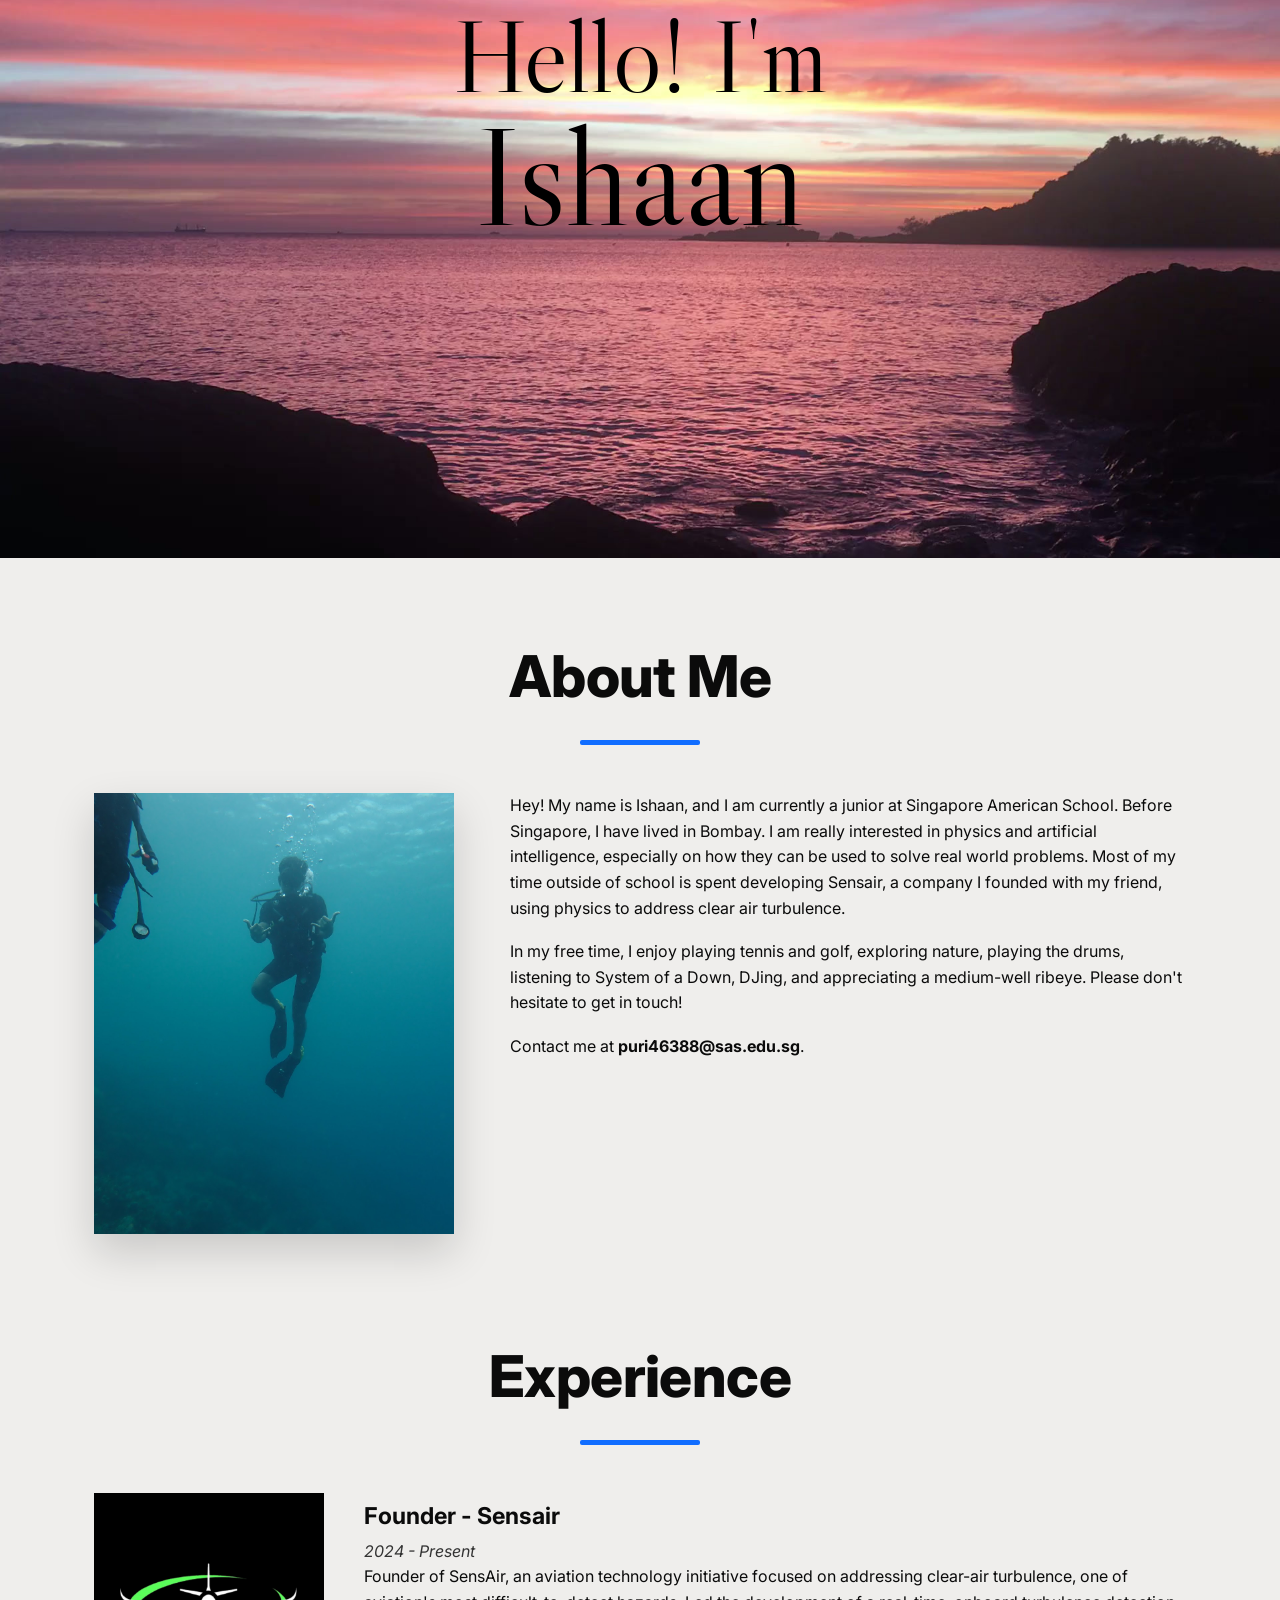
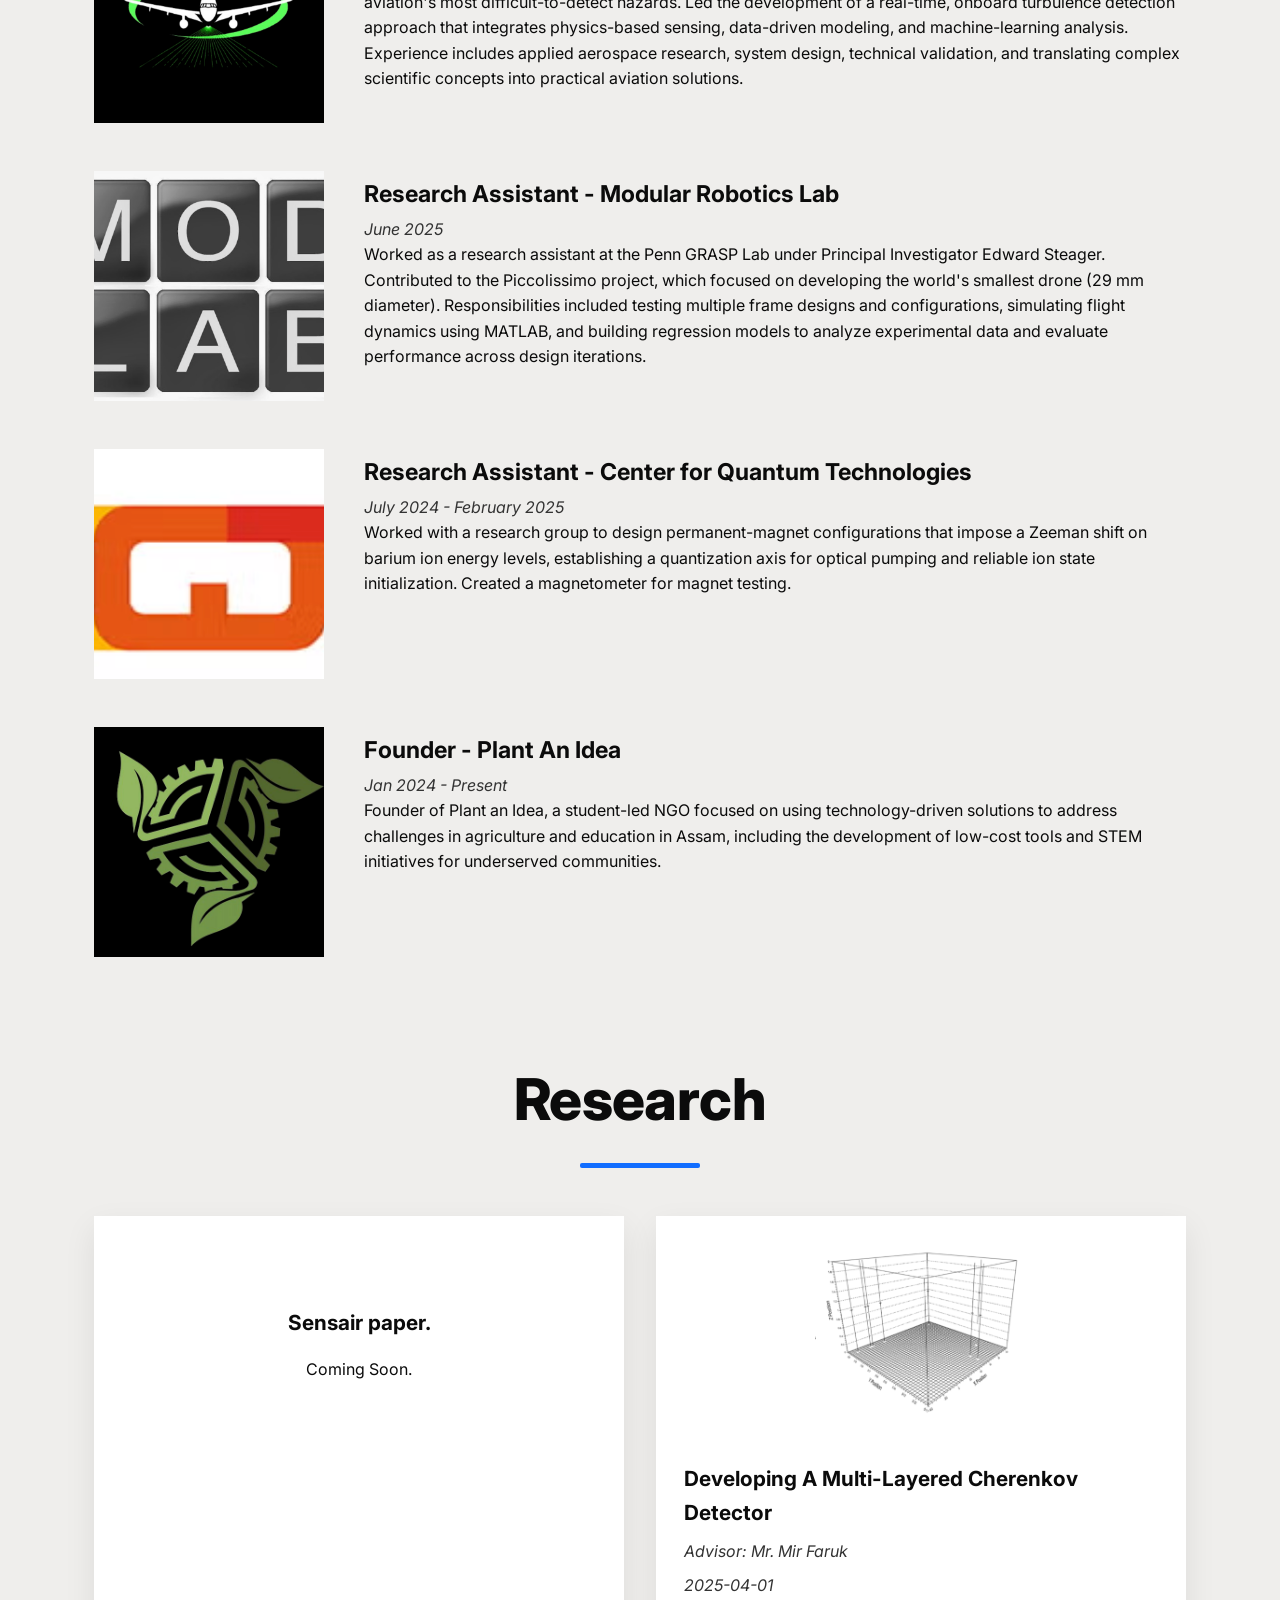
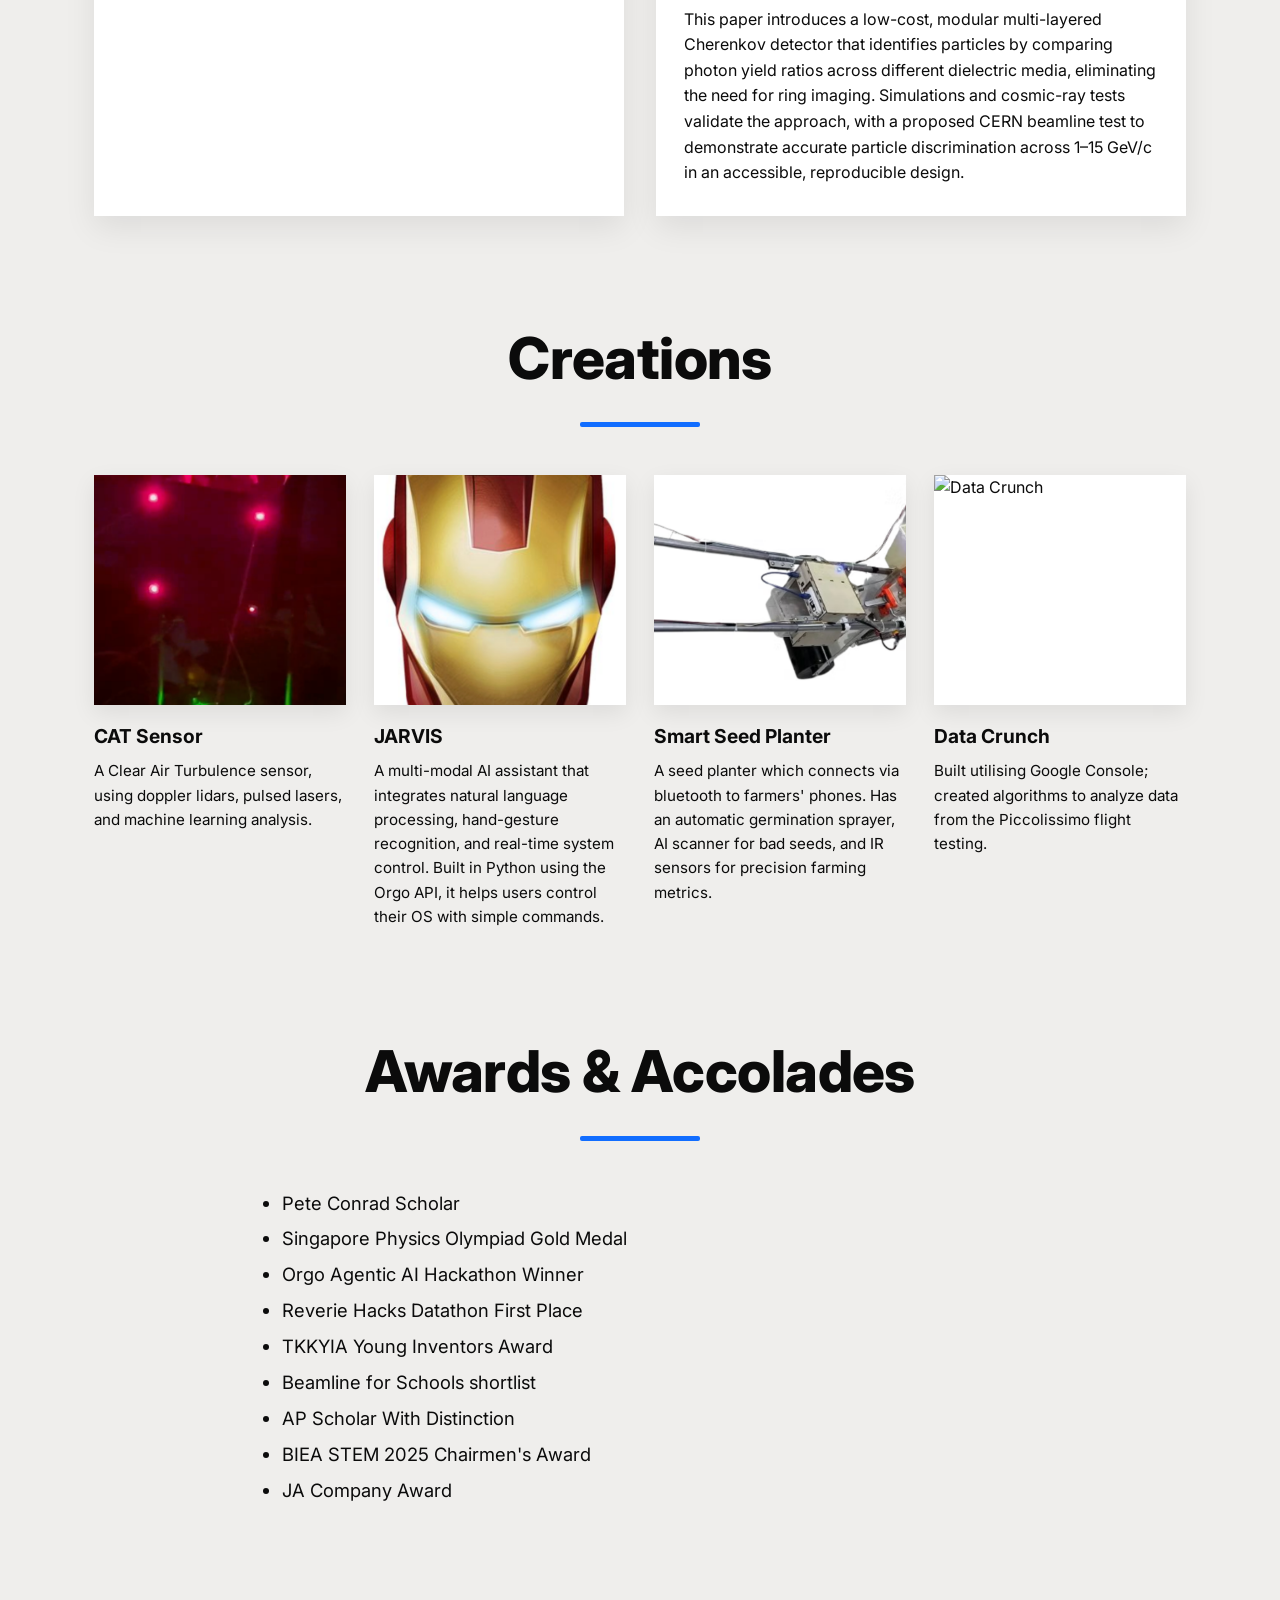
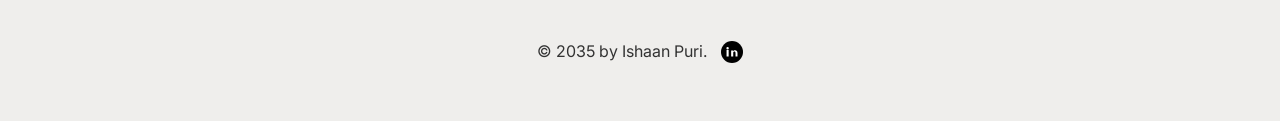
==== index.html @ 9f562fc2 "Static recreation of ishaanpuri23.com (migrated off Wix to GitHub Pages) Faithful single-page rebuil" ====
<!DOCTYPE html>
<html lang="en">
<head>
  <meta charset="UTF-8" />
  <meta name="viewport" content="width=device-width, initial-scale=1.0" />
  <title>Ishaan Puri | About Me</title>
  <meta name="description" content="Ishaan Puri — student, founder of Sensair and Plant An Idea, researcher in physics and AI." />
  <link rel="preconnect" href="https://fonts.googleapis.com" />
  <link rel="preconnect" href="https://fonts.gstatic.com" crossorigin />
  <link href="https://fonts.googleapis.com/css2?family=Inter:wght@400;500;600;700;800&family=Libre+Caslon+Display&display=swap" rel="stylesheet" />
  <link rel="stylesheet" href="styles.css" />
</head>
<body>

  <!-- ===================== HERO ===================== -->
  <header class="hero">
    <img class="hero__bg" src="assets/img/hero.jpg" alt="" />
    <div class="hero__title">
      <span>Hello! I'm</span>
      <span>Ishaan</span>
    </div>
  </header>

  <main>
    <!-- ===================== ABOUT ===================== -->
    <section class="section" id="about">
      <h2 class="section__title">About Me</h2>
      <div class="section__rule"></div>
      <div class="about">
        <div class="about__photo">
          <img src="assets/img/about-diver.jpg" alt="Ishaan freediving" />
        </div>
        <div class="about__text">
          <p>Hey! My name is Ishaan, and I am currently a junior at Singapore American School. Before Singapore, I have lived in Bombay. I am really interested in physics and artificial intelligence, especially on how they can be used to solve real world problems. Most of my time outside of school is spent developing Sensair, a company I founded with my friend, using physics to address clear air turbulence.</p>
          <p>In my free time, I enjoy playing tennis and golf, exploring nature, playing the drums, listening to System of a Down, DJing, and appreciating a medium-well ribeye. Please don't hesitate to get in touch!</p>
          <p>Contact me at <a href="mailto:puri46388@sas.edu.sg"><strong>puri46388@sas.edu.sg</strong></a>.</p>
        </div>
      </div>
    </section>

    <!-- ===================== EXPERIENCE ===================== -->
    <section class="section" id="experience">
      <h2 class="section__title">Experience</h2>
      <div class="section__rule"></div>
      <div class="exp">
        <article class="exp__item">
          <div class="exp__img"><img src="assets/img/exp-sensair.png" alt="Sensair logo" /></div>
          <div class="exp__body">
            <h3>Founder - Sensair</h3>
            <p class="exp__date">2024 - Present</p>
            <p>Founder of SensAir, an aviation technology initiative focused on addressing clear-air turbulence, one of aviation's most difficult-to-detect hazards. Led the development of a real-time, onboard turbulence detection approach that integrates physics-based sensing, data-driven modeling, and machine-learning analysis. Experience includes applied aerospace research, system design, technical validation, and translating complex scientific concepts into practical aviation solutions.</p>
          </div>
        </article>
        <article class="exp__item">
          <div class="exp__img"><img src="assets/img/exp-robotics.png" alt="Modular Robotics Lab logo" /></div>
          <div class="exp__body">
            <h3>Research Assistant - Modular Robotics Lab</h3>
            <p class="exp__date">June 2025</p>
            <p>Worked as a research assistant at the Penn GRASP Lab under Principal Investigator Edward Steager. Contributed to the Piccolissimo project, which focused on developing the world's smallest drone (29 mm diameter). Responsibilities included testing multiple frame designs and configurations, simulating flight dynamics using MATLAB, and building regression models to analyze experimental data and evaluate performance across design iterations.</p>
          </div>
        </article>
        <article class="exp__item">
          <div class="exp__img"><img src="assets/img/exp-quantum.png" alt="Center for Quantum Technologies logo" /></div>
          <div class="exp__body">
            <h3>Research Assistant - Center for Quantum Technologies</h3>
            <p class="exp__date">July 2024 - February 2025</p>
            <p>Worked with a research group to design permanent-magnet configurations that impose a Zeeman shift on barium ion energy levels, establishing a quantization axis for optical pumping and reliable ion state initialization. Created a magnetometer for magnet testing.</p>
          </div>
        </article>
        <article class="exp__item">
          <div class="exp__img"><img src="assets/img/leaf-logo.png" alt="Plant An Idea logo" /></div>
          <div class="exp__body">
            <h3>Founder - Plant An Idea</h3>
            <p class="exp__date">Jan 2024 - Present</p>
            <p>Founder of Plant an Idea, a student-led NGO focused on using technology-driven solutions to address challenges in agriculture and education in Assam, including the development of low-cost tools and STEM initiatives for underserved communities.</p>
          </div>
        </article>
      </div>
    </section>

    <!-- ===================== RESEARCH ===================== -->
    <section class="section" id="research">
      <h2 class="section__title">Research</h2>
      <div class="section__rule"></div>
      <div class="research">
        <article class="paper">
          <div class="paper__body paper__body--center">
            <h3>Sensair paper.</h3>
            <p>Coming Soon.</p>
          </div>
        </article>
        <article class="paper">
          <div class="paper__img"><img src="assets/img/research-cherenkov.png" alt="Cherenkov detector simulation" /></div>
          <div class="paper__body">
            <h3>Developing A Multi-Layered Cherenkov Detector</h3>
            <p class="paper__meta">Advisor: Mr. Mir Faruk</p>
            <p class="paper__meta">2025-04-01</p>
            <p>This paper introduces a low-cost, modular multi-layered Cherenkov detector that identifies particles by comparing photon yield ratios across different dielectric media, eliminating the need for ring imaging. Simulations and cosmic-ray tests validate the approach, with a proposed CERN beamline test to demonstrate accurate particle discrimination across 1–15 GeV/c in an accessible, reproducible design.</p>
          </div>
        </article>
      </div>
    </section>

    <!-- ===================== CREATIONS ===================== -->
    <section class="section" id="creations">
      <h2 class="section__title">Creations</h2>
      <div class="section__rule"></div>
      <div class="creations">
        <article class="creation">
          <div class="creation__img"><img src="assets/img/creation-cat.png" alt="CAT Sensor" /></div>
          <h3>CAT Sensor</h3>
          <p>A Clear Air Turbulence sensor, using doppler lidars, pulsed lasers, and machine learning analysis.</p>
        </article>
        <article class="creation">
          <div class="creation__img"><img src="assets/img/creation-jarvis.png" alt="JARVIS" /></div>
          <h3>JARVIS</h3>
          <p>A multi-modal AI assistant that integrates natural language processing, hand-gesture recognition, and real-time system control. Built in Python using the Orgo API, it helps users control their OS with simple commands.</p>
        </article>
        <article class="creation">
          <div class="creation__img"><img src="assets/img/creation-seedplanter.png" alt="Smart Seed Planter" /></div>
          <h3>Smart Seed Planter</h3>
          <p>A seed planter which connects via bluetooth to farmers' phones. Has an automatic germination sprayer, AI scanner for bad seeds, and IR sensors for precision farming metrics.</p>
        </article>
        <article class="creation">
          <div class="creation__img"><img src="assets/img/creation-datacrunch.png" alt="Data Crunch" /></div>
          <h3>Data Crunch</h3>
          <p>Built utilising Google Console; created algorithms to analyze data from the Piccolissimo flight testing.</p>
        </article>
      </div>
    </section>

    <!-- ===================== AWARDS ===================== -->
    <section class="section" id="awards">
      <h2 class="section__title">Awards &amp; Accolades</h2>
      <div class="section__rule"></div>
      <ul class="awards">
        <li>Pete Conrad Scholar</li>
        <li>Singapore Physics Olympiad Gold Medal</li>
        <li>Orgo Agentic AI Hackathon Winner</li>
        <li>Reverie Hacks Datathon First Place</li>
        <li>TKKYIA Young Inventors Award</li>
        <li>Beamline for Schools shortlist</li>
        <li>AP Scholar With Distinction</li>
        <li>BIEA STEM 2025 Chairmen's Award</li>
        <li>JA Company Award</li>
      </ul>
    </section>
  </main>

  <!-- ===================== FOOTER ===================== -->
  <footer class="footer">
    <span>© 2035 by Ishaan Puri.</span>
    <a class="footer__social" href="https://www.linkedin.com/in/ishaanpuri2008/" target="_blank" rel="noopener" aria-label="LinkedIn">
      <svg viewBox="0 0 24 24" width="22" height="22" aria-hidden="true"><circle cx="12" cy="12" r="12" fill="#000"/><path fill="#fff" d="M8.34 9.69H6.06V17h2.28V9.69zM7.2 6.5a1.32 1.32 0 100 2.64 1.32 1.32 0 000-2.64zM18 13.2c0-2.1-1.12-3.08-2.62-3.08-1.2 0-1.74.66-2.04 1.13v-.97h-2.28V17h2.28v-4.07c0-.21.02-.43.08-.58.17-.43.56-.88 1.22-.88.86 0 1.2.65 1.2 1.61V17H18v-3.8z"/></svg>
    </a>
  </footer>

</body>
</html>
---- styles.css ----
/* ===== Ishaan Puri — About Me (faithful recreation of the Wix site) ===== */
:root{
  --bg:#efeeec;
  --ink:#0b0b0b;
  --muted:#333;
  --accent:#116dff;     /* Wix link/accent blue */
  --card:#ffffff;
  --maxw:1140px;
}

*{box-sizing:border-box;}
html{scroll-behavior:smooth;}
body{
  margin:0;
  background:var(--bg);
  color:var(--ink);
  font-family:'Inter',-apple-system,BlinkMacSystemFont,'Segoe UI',Roboto,sans-serif;
  font-size:16px;
  line-height:1.6;
  -webkit-font-smoothing:antialiased;
}
img{display:block;max-width:100%;}
a{color:inherit;}

/* ===== Hero ===== */
.hero{
  position:relative;
  height:62vh;
  min-height:420px;
  overflow:hidden;
  background:#caa;
}
.hero__bg{
  position:absolute;inset:0;
  width:100%;height:100%;
  object-fit:cover;object-position:center 40%;
}
.hero__title{
  position:relative;
  z-index:1;
  text-align:center;
  padding-top:.4em;
  font-family:'Libre Caslon Display',Georgia,'Times New Roman',serif;
  color:#000;
  line-height:.98;
}
.hero__title span{display:block;}
.hero__title span:first-child{font-size:clamp(2.6rem,8vw,7rem);}
.hero__title span:last-child{font-size:clamp(3.6rem,11vw,9.4rem);}

/* ===== Section scaffolding ===== */
.section{
  max-width:var(--maxw);
  margin:0 auto;
  padding:72px 24px 24px;
}
.section__title{
  text-align:center;
  font-weight:800;
  letter-spacing:-.01em;
  font-size:clamp(2.2rem,5vw,3.6rem);
  margin:0 0 18px;
}
.section__rule{
  width:120px;height:5px;border-radius:2px;
  background:var(--accent);
  margin:0 auto 48px;
}

/* ===== About ===== */
.about{
  display:grid;
  grid-template-columns:minmax(0,360px) 1fr;
  gap:56px;
  align-items:start;
}
.about__photo img{
  width:100%;
  aspect-ratio:351/430;
  object-fit:cover;
  box-shadow:0 18px 40px rgba(0,0,0,.16);
}
.about__text p{margin:0 0 18px;}
.about__text a{color:var(--ink);text-decoration:none;}
.about__text a:hover{text-decoration:underline;}

/* ===== Experience (image left / text right list) ===== */
.exp{display:flex;flex-direction:column;gap:48px;}
.exp__item{
  display:grid;
  grid-template-columns:230px 1fr;
  gap:40px;
  align-items:start;
}
.exp__img{
  width:230px;height:230px;
  background:#000;
  display:flex;align-items:center;justify-content:center;
  overflow:hidden;
}
.exp__img img{width:100%;height:100%;object-fit:cover;}
.exp__body h3{font-size:1.45rem;font-weight:700;margin:.2em 0 .15em;}
.exp__date{font-style:italic;color:var(--muted);margin:0 0 .8em;}
.exp__body p{margin:0;}

/* ===== Research ===== */
.research{
  display:grid;
  grid-template-columns:repeat(auto-fit,minmax(280px,1fr));
  gap:32px;
}
.paper{
  background:var(--card);
  box-shadow:0 12px 30px rgba(0,0,0,.08);
  display:flex;flex-direction:column;
}
.paper__img img{width:100%;height:220px;object-fit:contain;background:#fff;padding:16px;}
.paper__body{padding:26px 28px 30px;}
.paper__body--center{display:flex;flex-direction:column;justify-content:center;align-items:center;text-align:center;min-height:260px;}
.paper__body h3{font-size:1.3rem;font-weight:700;margin:0 0 .5em;}
.paper__meta{font-style:italic;color:var(--muted);margin:0 0 .25em;}
.paper__body p{margin:.5em 0 0;}

/* ===== Creations ===== */
.creations{
  display:grid;
  grid-template-columns:repeat(4,1fr);
  gap:28px;
}
.creation__img{
  width:100%;height:230px;
  background:#fff;
  overflow:hidden;
  margin-bottom:16px;
  box-shadow:0 8px 22px rgba(0,0,0,.08);
}
.creation__img img{width:100%;height:100%;object-fit:cover;}
.creation h3{font-size:1.2rem;font-weight:700;margin:0 0 .4em;}
.creation p{margin:0;font-size:.95rem;}

/* ===== Awards ===== */
.awards{
  max-width:760px;
  margin:0 auto;
  padding-left:22px;
  font-size:1.15rem;
}
.awards li{margin:.35em 0;}

/* ===== Footer ===== */
.footer{
  max-width:var(--maxw);
  margin:64px auto 0;
  padding:40px 24px 56px;
  display:flex;
  align-items:center;
  justify-content:center;
  gap:14px;
  color:var(--muted);
}
.footer__social{display:inline-flex;}

/* ===== Responsive ===== */
@media (max-width:900px){
  .creations{grid-template-columns:repeat(2,1fr);}
}
@media (max-width:760px){
  .about{grid-template-columns:1fr;gap:28px;}
  .about__photo{max-width:340px;margin:0 auto;}
  .exp__item{grid-template-columns:1fr;gap:18px;}
  .exp__img{width:100%;height:auto;aspect-ratio:16/10;}
  .section{padding-top:56px;}
}
@media (max-width:540px){
  .creations{grid-template-columns:1fr;}
}
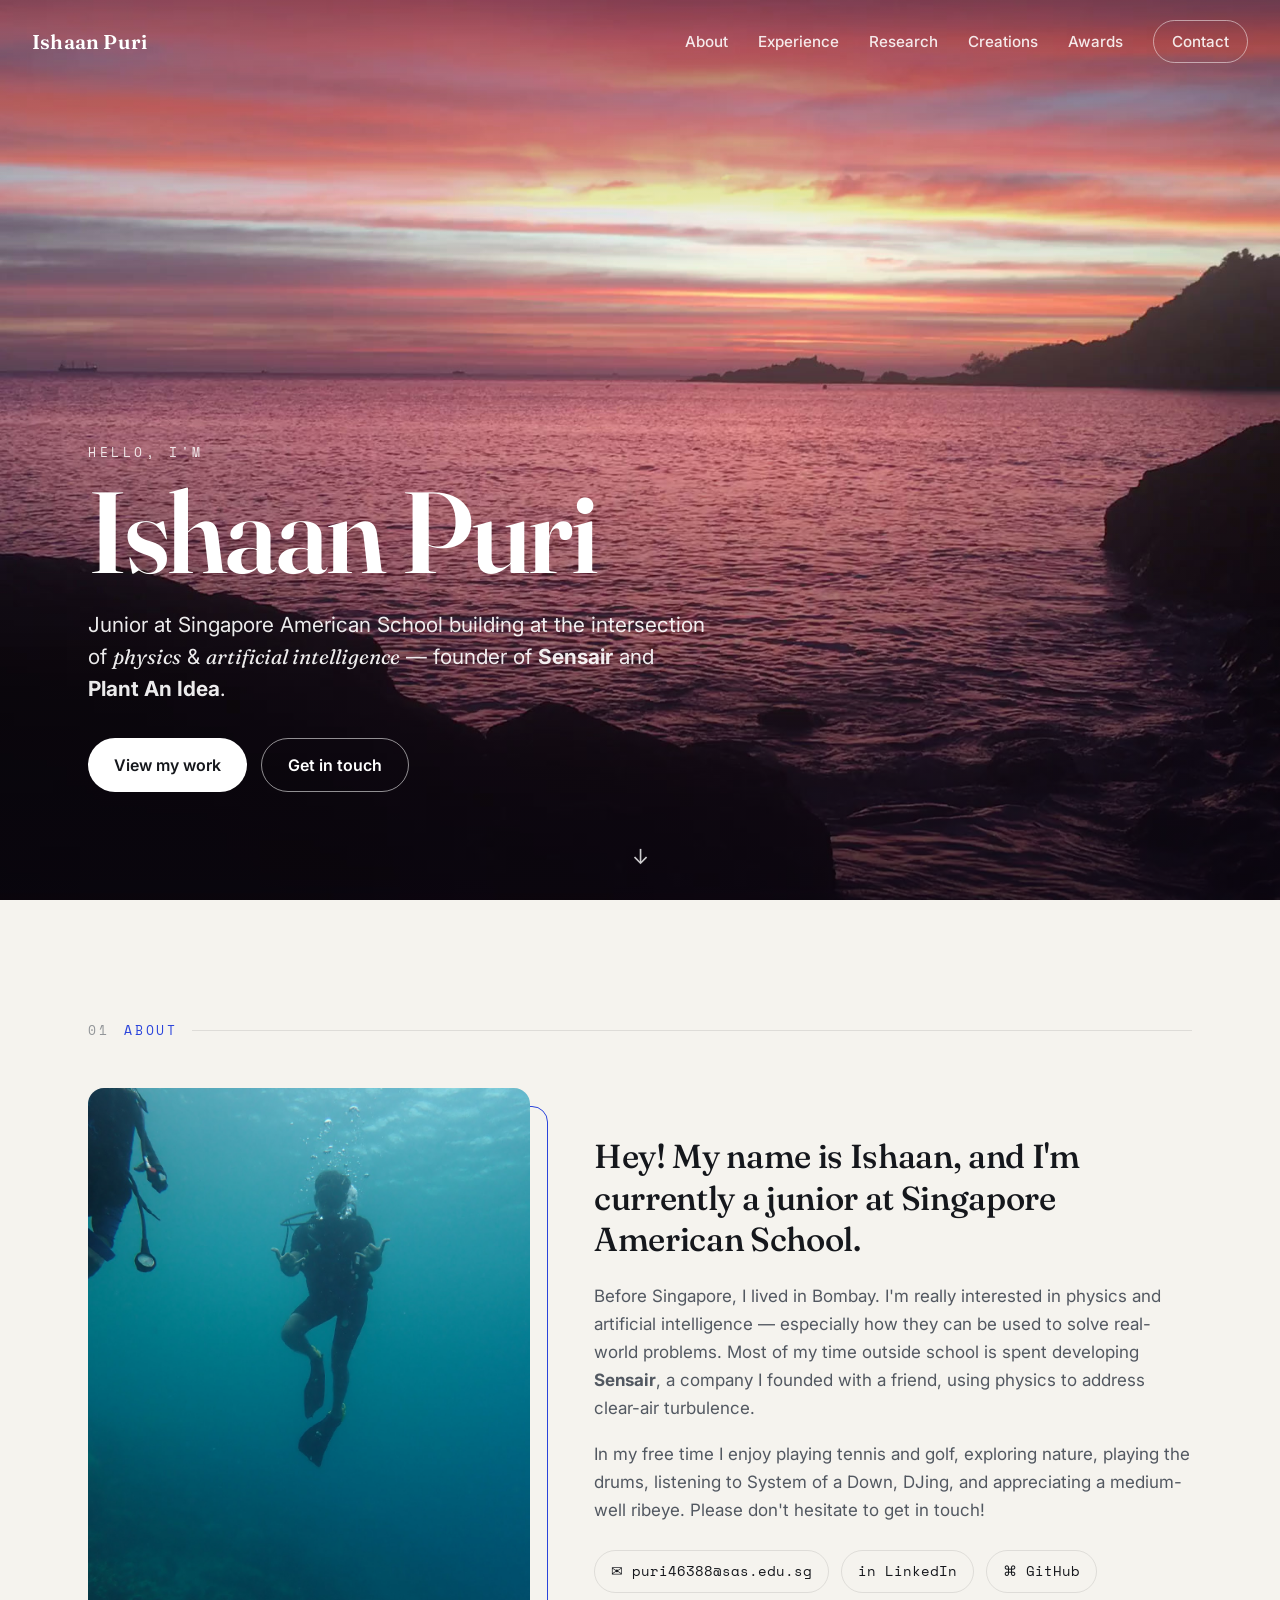
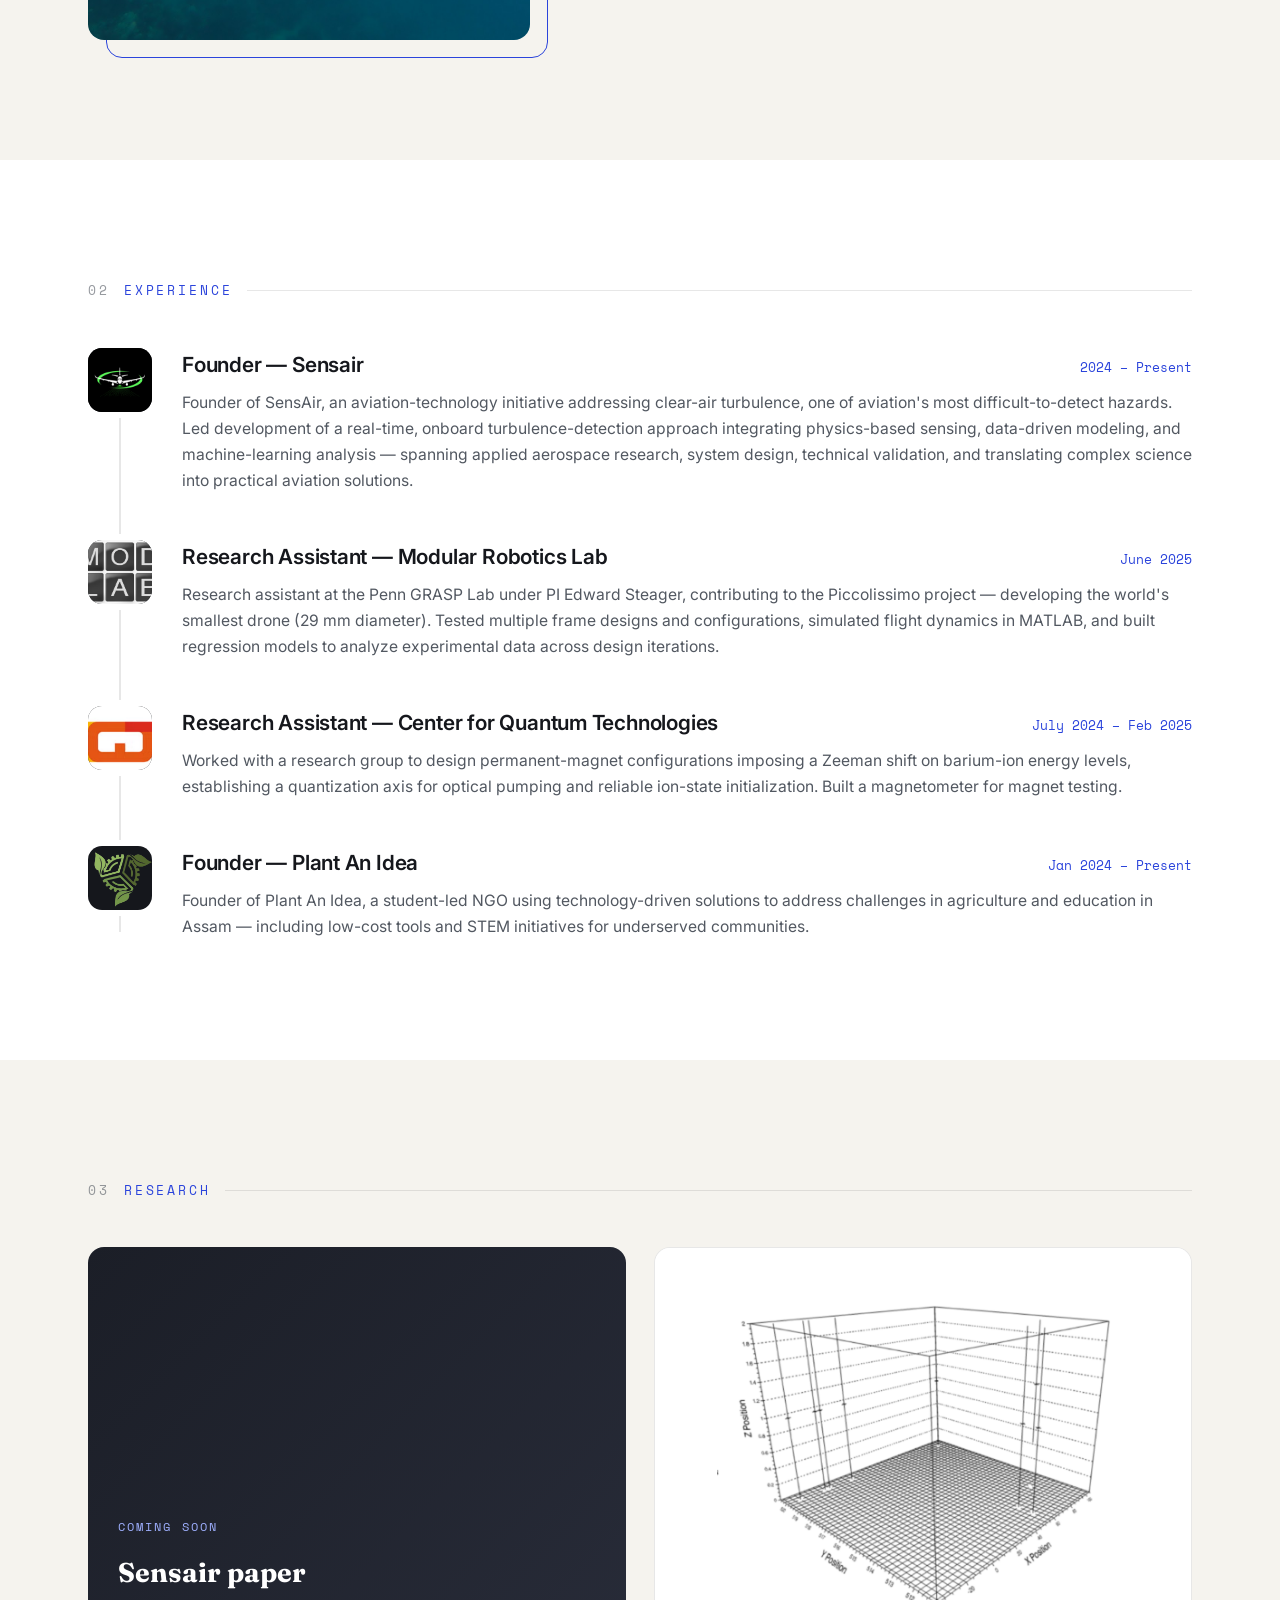
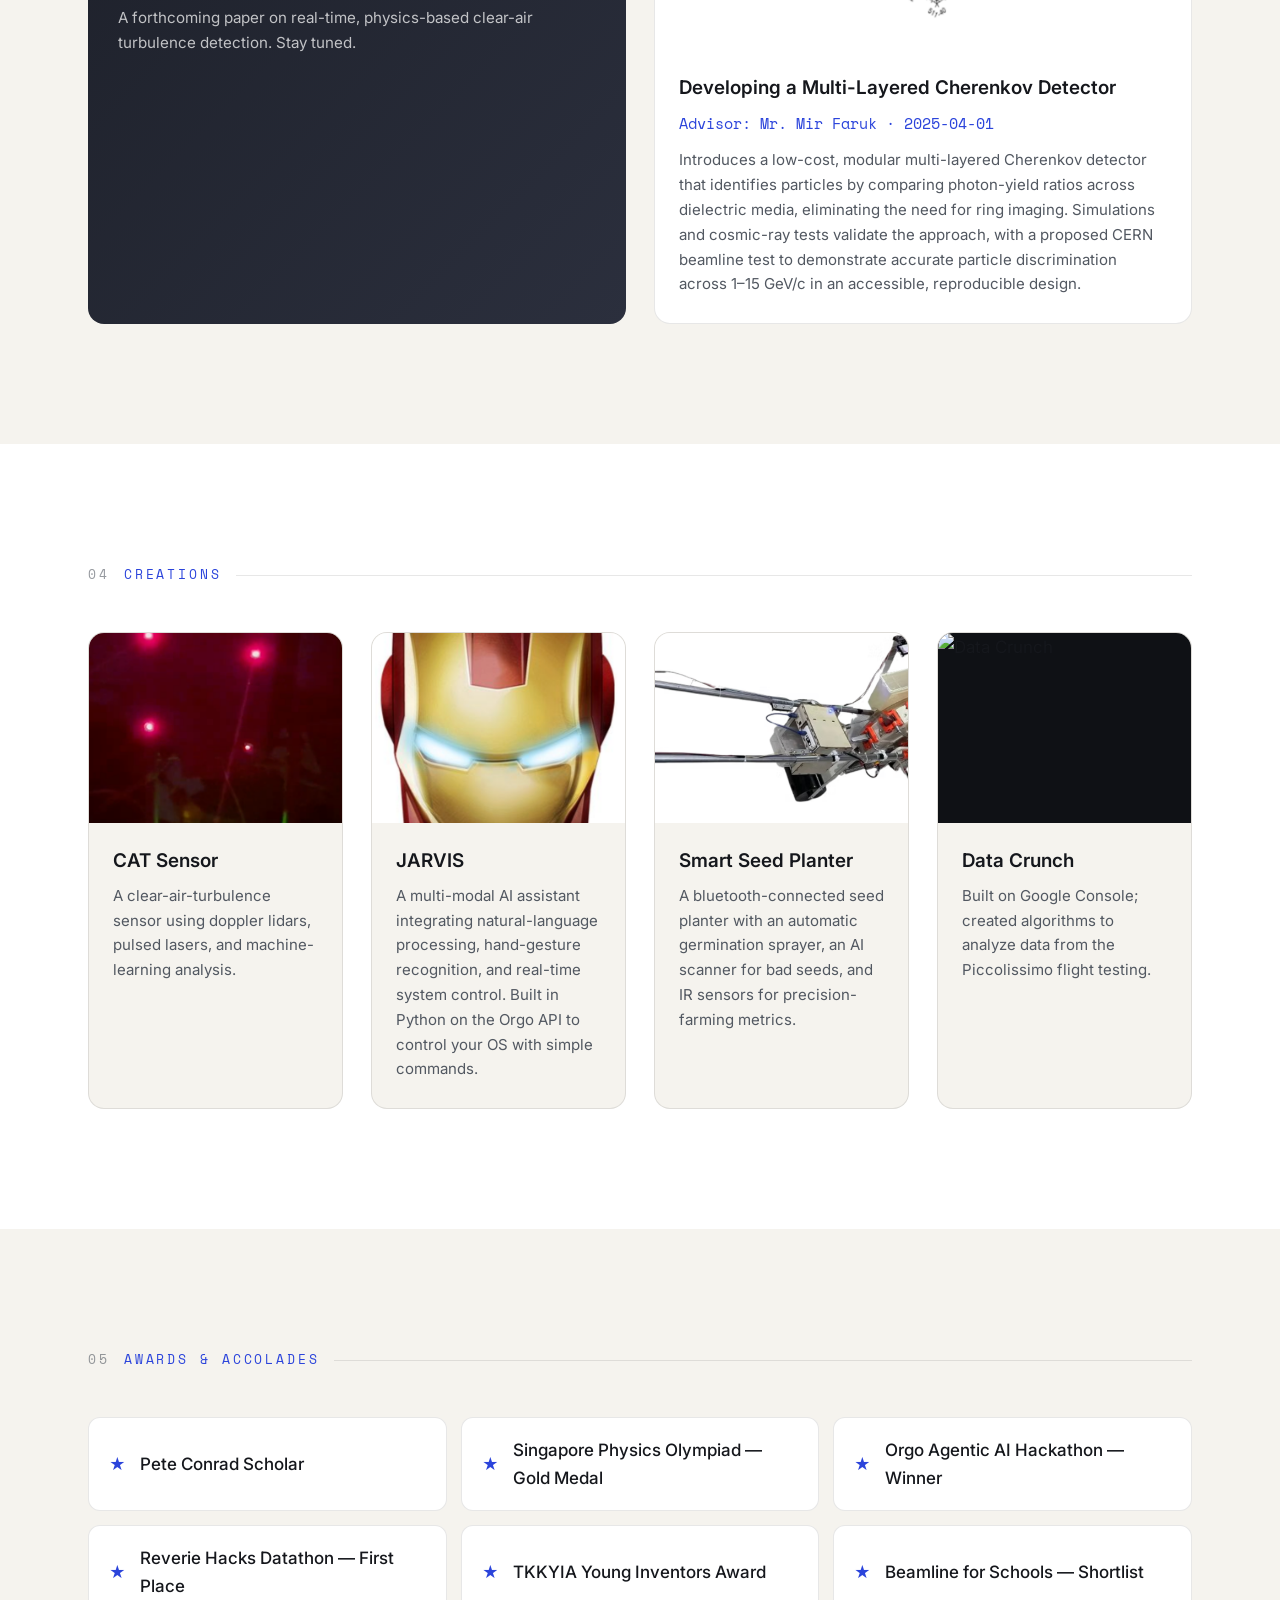
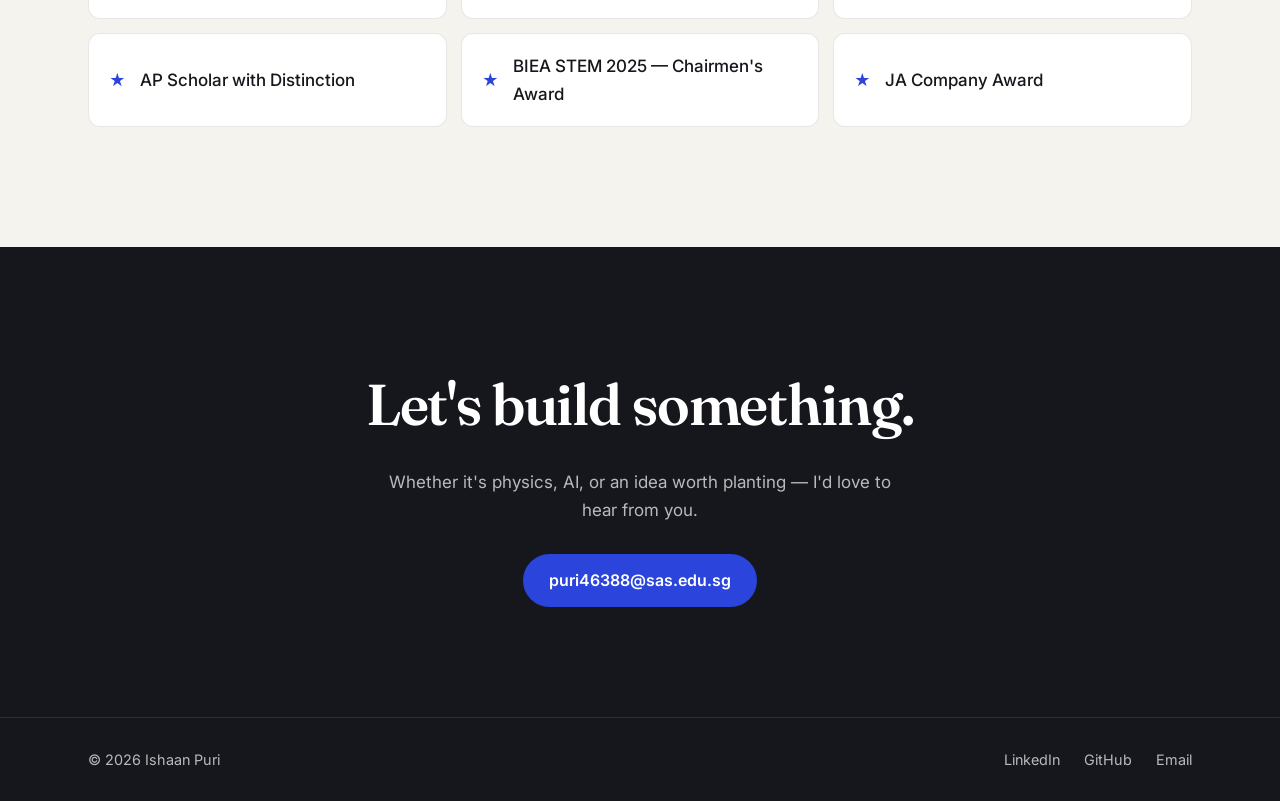
==== commit dbf219e0: "Redesign: modern editorial portfolio Sticky blur nav, full-bleed hero with Fraunces display type, ey" ====
--- a/index.html
+++ b/index.html
@@ -3,157 +3,208 @@
 <head>
   <meta charset="UTF-8" />
   <meta name="viewport" content="width=device-width, initial-scale=1.0" />
-  <title>Ishaan Puri | About Me</title>
-  <meta name="description" content="Ishaan Puri — student, founder of Sensair and Plant An Idea, researcher in physics and AI." />
+  <title>Ishaan Puri — Physics · AI · Founder</title>
+  <meta name="description" content="Ishaan Puri — student, founder of Sensair and Plant An Idea, researcher in physics and artificial intelligence." />
+  <meta property="og:title" content="Ishaan Puri" />
+  <meta property="og:description" content="Physics, AI, and building things that matter — Sensair & Plant An Idea." />
+  <meta property="og:image" content="assets/img/hero.jpg" />
   <link rel="preconnect" href="https://fonts.googleapis.com" />
   <link rel="preconnect" href="https://fonts.gstatic.com" crossorigin />
-  <link href="https://fonts.googleapis.com/css2?family=Inter:wght@400;500;600;700;800&family=Libre+Caslon+Display&display=swap" rel="stylesheet" />
+  <link href="https://fonts.googleapis.com/css2?family=Fraunces:opsz,wght@9..144,400;9..144,500;9..144,600;9..144,700&family=Inter:wght@400;500;600;700&family=Space+Mono:wght@400;700&display=swap" rel="stylesheet" />
   <link rel="stylesheet" href="styles.css" />
 </head>
 <body>
 
-  <!-- ===================== HERO ===================== -->
-  <header class="hero">
+  <!-- ===== Nav ===== -->
+  <header class="nav" id="top">
+    <a class="nav__brand" href="#top">Ishaan&nbsp;Puri</a>
+    <nav class="nav__links">
+      <a href="#about">About</a>
+      <a href="#experience">Experience</a>
+      <a href="#research">Research</a>
+      <a href="#creations">Creations</a>
+      <a href="#awards">Awards</a>
+      <a class="nav__cta" href="mailto:puri46388@sas.edu.sg">Contact</a>
+    </nav>
+    <button class="nav__burger" aria-label="Menu" aria-expanded="false"><span></span><span></span></button>
+  </header>
+
+  <!-- ===== Hero ===== -->
+  <section class="hero">
     <img class="hero__bg" src="assets/img/hero.jpg" alt="" />
-    <div class="hero__title">
-      <span>Hello! I'm</span>
-      <span>Ishaan</span>
+    <div class="hero__scrim"></div>
+    <div class="hero__inner">
+      <p class="hero__eyebrow">Hello, I'm</p>
+      <h1 class="hero__name">Ishaan&nbsp;Puri</h1>
+      <p class="hero__tag">Junior at Singapore American School building at the intersection of <em>physics</em> &amp; <em>artificial intelligence</em> — founder of <strong>Sensair</strong> and <strong>Plant&nbsp;An&nbsp;Idea</strong>.</p>
+      <div class="hero__actions">
+        <a class="btn btn--solid" href="#creations">View my work</a>
+        <a class="btn btn--ghost" href="mailto:puri46388@sas.edu.sg">Get in touch</a>
+      </div>
     </div>
-  </header>
+    <a class="hero__scroll" href="#about" aria-label="Scroll down">↓</a>
+  </section>
 
   <main>
-    <!-- ===================== ABOUT ===================== -->
+    <!-- ===== About ===== -->
     <section class="section" id="about">
-      <h2 class="section__title">About Me</h2>
-      <div class="section__rule"></div>
-      <div class="about">
-        <div class="about__photo">
-          <img src="assets/img/about-diver.jpg" alt="Ishaan freediving" />
+      <div class="container">
+        <p class="eyebrow"><span>01</span> About</p>
+        <div class="about">
+          <div class="about__media reveal">
+            <img src="assets/img/about-diver.jpg" alt="Ishaan freediving" />
+            <span class="about__frame"></span>
+          </div>
+          <div class="about__text reveal">
+            <h2 class="lead">Hey! My name is Ishaan, and I'm currently a junior at Singapore American School.</h2>
+            <p>Before Singapore, I lived in Bombay. I'm really interested in physics and artificial intelligence — especially how they can be used to solve real-world problems. Most of my time outside school is spent developing <strong>Sensair</strong>, a company I founded with a friend, using physics to address clear-air turbulence.</p>
+            <p>In my free time I enjoy playing tennis and golf, exploring nature, playing the drums, listening to System of a Down, DJing, and appreciating a medium-well ribeye. Please don't hesitate to get in touch!</p>
+            <div class="about__contact">
+              <a class="chip" href="mailto:puri46388@sas.edu.sg">✉ puri46388@sas.edu.sg</a>
+              <a class="chip" href="https://www.linkedin.com/in/ishaanpuri2008/" target="_blank" rel="noopener">in LinkedIn</a>
+              <a class="chip" href="https://github.com/puriishaan" target="_blank" rel="noopener">⌘ GitHub</a>
+            </div>
+          </div>
         </div>
-        <div class="about__text">
-          <p>Hey! My name is Ishaan, and I am currently a junior at Singapore American School. Before Singapore, I have lived in Bombay. I am really interested in physics and artificial intelligence, especially on how they can be used to solve real world problems. Most of my time outside of school is spent developing Sensair, a company I founded with my friend, using physics to address clear air turbulence.</p>
-          <p>In my free time, I enjoy playing tennis and golf, exploring nature, playing the drums, listening to System of a Down, DJing, and appreciating a medium-well ribeye. Please don't hesitate to get in touch!</p>
-          <p>Contact me at <a href="mailto:puri46388@sas.edu.sg"><strong>puri46388@sas.edu.sg</strong></a>.</p>
+      </div>
+    </section>
+
+    <!-- ===== Experience ===== -->
+    <section class="section section--alt" id="experience">
+      <div class="container">
+        <p class="eyebrow"><span>02</span> Experience</p>
+        <ol class="timeline">
+          <li class="tl reveal">
+            <div class="tl__logo"><img src="assets/img/exp-sensair.png" alt="Sensair" /></div>
+            <div class="tl__body">
+              <div class="tl__head"><h3>Founder — Sensair</h3><span class="tl__date">2024 – Present</span></div>
+              <p>Founder of SensAir, an aviation-technology initiative addressing clear-air turbulence, one of aviation's most difficult-to-detect hazards. Led development of a real-time, onboard turbulence-detection approach integrating physics-based sensing, data-driven modeling, and machine-learning analysis — spanning applied aerospace research, system design, technical validation, and translating complex science into practical aviation solutions.</p>
+            </div>
+          </li>
+          <li class="tl reveal">
+            <div class="tl__logo"><img src="assets/img/exp-robotics.png" alt="Modular Robotics Lab" /></div>
+            <div class="tl__body">
+              <div class="tl__head"><h3>Research Assistant — Modular Robotics Lab</h3><span class="tl__date">June 2025</span></div>
+              <p>Research assistant at the Penn GRASP Lab under PI Edward Steager, contributing to the Piccolissimo project — developing the world's smallest drone (29&nbsp;mm diameter). Tested multiple frame designs and configurations, simulated flight dynamics in MATLAB, and built regression models to analyze experimental data across design iterations.</p>
+            </div>
+          </li>
+          <li class="tl reveal">
+            <div class="tl__logo"><img src="assets/img/exp-quantum.png" alt="Center for Quantum Technologies" /></div>
+            <div class="tl__body">
+              <div class="tl__head"><h3>Research Assistant — Center for Quantum Technologies</h3><span class="tl__date">July 2024 – Feb 2025</span></div>
+              <p>Worked with a research group to design permanent-magnet configurations imposing a Zeeman shift on barium-ion energy levels, establishing a quantization axis for optical pumping and reliable ion-state initialization. Built a magnetometer for magnet testing.</p>
+            </div>
+          </li>
+          <li class="tl reveal">
+            <div class="tl__logo"><img src="assets/img/leaf-logo.png" alt="Plant An Idea" /></div>
+            <div class="tl__body">
+              <div class="tl__head"><h3>Founder — Plant An Idea</h3><span class="tl__date">Jan 2024 – Present</span></div>
+              <p>Founder of Plant An Idea, a student-led NGO using technology-driven solutions to address challenges in agriculture and education in Assam — including low-cost tools and STEM initiatives for underserved communities.</p>
+            </div>
+          </li>
+        </ol>
+      </div>
+    </section>
+
+    <!-- ===== Research ===== -->
+    <section class="section" id="research">
+      <div class="container">
+        <p class="eyebrow"><span>03</span> Research</p>
+        <div class="cards cards--2">
+          <article class="card card--paper reveal">
+            <span class="card__tag">Coming soon</span>
+            <h3>Sensair paper</h3>
+            <p>A forthcoming paper on real-time, physics-based clear-air turbulence detection. Stay tuned.</p>
+          </article>
+          <article class="card reveal">
+            <div class="card__media card__media--contain"><img src="assets/img/research-cherenkov.png" alt="Cherenkov detector simulation" /></div>
+            <div class="card__body">
+              <h3>Developing a Multi-Layered Cherenkov Detector</h3>
+              <p class="card__meta">Advisor: Mr. Mir Faruk · 2025-04-01</p>
+              <p>Introduces a low-cost, modular multi-layered Cherenkov detector that identifies particles by comparing photon-yield ratios across dielectric media, eliminating the need for ring imaging. Simulations and cosmic-ray tests validate the approach, with a proposed CERN beamline test to demonstrate accurate particle discrimination across 1–15&nbsp;GeV/c in an accessible, reproducible design.</p>
+            </div>
+          </article>
         </div>
       </div>
     </section>
 
-    <!-- ===================== EXPERIENCE ===================== -->
-    <section class="section" id="experience">
-      <h2 class="section__title">Experience</h2>
-      <div class="section__rule"></div>
-      <div class="exp">
-        <article class="exp__item">
-          <div class="exp__img"><img src="assets/img/exp-sensair.png" alt="Sensair logo" /></div>
-          <div class="exp__body">
-            <h3>Founder - Sensair</h3>
-            <p class="exp__date">2024 - Present</p>
-            <p>Founder of SensAir, an aviation technology initiative focused on addressing clear-air turbulence, one of aviation's most difficult-to-detect hazards. Led the development of a real-time, onboard turbulence detection approach that integrates physics-based sensing, data-driven modeling, and machine-learning analysis. Experience includes applied aerospace research, system design, technical validation, and translating complex scientific concepts into practical aviation solutions.</p>
-          </div>
-        </article>
-        <article class="exp__item">
-          <div class="exp__img"><img src="assets/img/exp-robotics.png" alt="Modular Robotics Lab logo" /></div>
-          <div class="exp__body">
-            <h3>Research Assistant - Modular Robotics Lab</h3>
-            <p class="exp__date">June 2025</p>
-            <p>Worked as a research assistant at the Penn GRASP Lab under Principal Investigator Edward Steager. Contributed to the Piccolissimo project, which focused on developing the world's smallest drone (29 mm diameter). Responsibilities included testing multiple frame designs and configurations, simulating flight dynamics using MATLAB, and building regression models to analyze experimental data and evaluate performance across design iterations.</p>
-          </div>
-        </article>
-        <article class="exp__item">
-          <div class="exp__img"><img src="assets/img/exp-quantum.png" alt="Center for Quantum Technologies logo" /></div>
-          <div class="exp__body">
-            <h3>Research Assistant - Center for Quantum Technologies</h3>
-            <p class="exp__date">July 2024 - February 2025</p>
-            <p>Worked with a research group to design permanent-magnet configurations that impose a Zeeman shift on barium ion energy levels, establishing a quantization axis for optical pumping and reliable ion state initialization. Created a magnetometer for magnet testing.</p>
-          </div>
-        </article>
-        <article class="exp__item">
-          <div class="exp__img"><img src="assets/img/leaf-logo.png" alt="Plant An Idea logo" /></div>
-          <div class="exp__body">
-            <h3>Founder - Plant An Idea</h3>
-            <p class="exp__date">Jan 2024 - Present</p>
-            <p>Founder of Plant an Idea, a student-led NGO focused on using technology-driven solutions to address challenges in agriculture and education in Assam, including the development of low-cost tools and STEM initiatives for underserved communities.</p>
-          </div>
-        </article>
-      </div>
-    </section>
-
-    <!-- ===================== RESEARCH ===================== -->
-    <section class="section" id="research">
-      <h2 class="section__title">Research</h2>
-      <div class="section__rule"></div>
-      <div class="research">
-        <article class="paper">
-          <div class="paper__body paper__body--center">
-            <h3>Sensair paper.</h3>
-            <p>Coming Soon.</p>
-          </div>
-        </article>
-        <article class="paper">
-          <div class="paper__img"><img src="assets/img/research-cherenkov.png" alt="Cherenkov detector simulation" /></div>
-          <div class="paper__body">
-            <h3>Developing A Multi-Layered Cherenkov Detector</h3>
-            <p class="paper__meta">Advisor: Mr. Mir Faruk</p>
-            <p class="paper__meta">2025-04-01</p>
-            <p>This paper introduces a low-cost, modular multi-layered Cherenkov detector that identifies particles by comparing photon yield ratios across different dielectric media, eliminating the need for ring imaging. Simulations and cosmic-ray tests validate the approach, with a proposed CERN beamline test to demonstrate accurate particle discrimination across 1–15 GeV/c in an accessible, reproducible design.</p>
-          </div>
-        </article>
-      </div>
-    </section>
-
-    <!-- ===================== CREATIONS ===================== -->
-    <section class="section" id="creations">
-      <h2 class="section__title">Creations</h2>
-      <div class="section__rule"></div>
-      <div class="creations">
-        <article class="creation">
-          <div class="creation__img"><img src="assets/img/creation-cat.png" alt="CAT Sensor" /></div>
-          <h3>CAT Sensor</h3>
-          <p>A Clear Air Turbulence sensor, using doppler lidars, pulsed lasers, and machine learning analysis.</p>
-        </article>
-        <article class="creation">
-          <div class="creation__img"><img src="assets/img/creation-jarvis.png" alt="JARVIS" /></div>
-          <h3>JARVIS</h3>
-          <p>A multi-modal AI assistant that integrates natural language processing, hand-gesture recognition, and real-time system control. Built in Python using the Orgo API, it helps users control their OS with simple commands.</p>
-        </article>
-        <article class="creation">
-          <div class="creation__img"><img src="assets/img/creation-seedplanter.png" alt="Smart Seed Planter" /></div>
-          <h3>Smart Seed Planter</h3>
-          <p>A seed planter which connects via bluetooth to farmers' phones. Has an automatic germination sprayer, AI scanner for bad seeds, and IR sensors for precision farming metrics.</p>
-        </article>
-        <article class="creation">
-          <div class="creation__img"><img src="assets/img/creation-datacrunch.png" alt="Data Crunch" /></div>
-          <h3>Data Crunch</h3>
-          <p>Built utilising Google Console; created algorithms to analyze data from the Piccolissimo flight testing.</p>
-        </article>
-      </div>
-    </section>
-
-    <!-- ===================== AWARDS ===================== -->
+    <!-- ===== Creations ===== -->
+    <section class="section section--alt" id="creations">
+      <div class="container">
+        <p class="eyebrow"><span>04</span> Creations</p>
+        <div class="cards cards--4">
+          <article class="card reveal">
+            <div class="card__media"><img src="assets/img/creation-cat.png" alt="CAT Sensor" /></div>
+            <div class="card__body">
+              <h3>CAT Sensor</h3>
+              <p>A clear-air-turbulence sensor using doppler lidars, pulsed lasers, and machine-learning analysis.</p>
+            </div>
+          </article>
+          <article class="card reveal">
+            <div class="card__media"><img src="assets/img/creation-jarvis.png" alt="JARVIS" /></div>
+            <div class="card__body">
+              <h3>JARVIS</h3>
+              <p>A multi-modal AI assistant integrating natural-language processing, hand-gesture recognition, and real-time system control. Built in Python on the Orgo API to control your OS with simple commands.</p>
+            </div>
+          </article>
+          <article class="card reveal">
+            <div class="card__media"><img src="assets/img/creation-seedplanter.png" alt="Smart Seed Planter" /></div>
+            <div class="card__body">
+              <h3>Smart Seed Planter</h3>
+              <p>A bluetooth-connected seed planter with an automatic germination sprayer, an AI scanner for bad seeds, and IR sensors for precision-farming metrics.</p>
+            </div>
+          </article>
+          <article class="card reveal">
+            <div class="card__media"><img src="assets/img/creation-datacrunch.png" alt="Data Crunch" /></div>
+            <div class="card__body">
+              <h3>Data Crunch</h3>
+              <p>Built on Google Console; created algorithms to analyze data from the Piccolissimo flight testing.</p>
+            </div>
+          </article>
+        </div>
+      </div>
+    </section>
+
+    <!-- ===== Awards ===== -->
     <section class="section" id="awards">
-      <h2 class="section__title">Awards &amp; Accolades</h2>
-      <div class="section__rule"></div>
-      <ul class="awards">
-        <li>Pete Conrad Scholar</li>
-        <li>Singapore Physics Olympiad Gold Medal</li>
-        <li>Orgo Agentic AI Hackathon Winner</li>
-        <li>Reverie Hacks Datathon First Place</li>
-        <li>TKKYIA Young Inventors Award</li>
-        <li>Beamline for Schools shortlist</li>
-        <li>AP Scholar With Distinction</li>
-        <li>BIEA STEM 2025 Chairmen's Award</li>
-        <li>JA Company Award</li>
-      </ul>
+      <div class="container">
+        <p class="eyebrow"><span>05</span> Awards &amp; Accolades</p>
+        <ul class="awards reveal">
+          <li><span class="awards__mark">★</span>Pete Conrad Scholar</li>
+          <li><span class="awards__mark">★</span>Singapore Physics Olympiad — Gold Medal</li>
+          <li><span class="awards__mark">★</span>Orgo Agentic AI Hackathon — Winner</li>
+          <li><span class="awards__mark">★</span>Reverie Hacks Datathon — First Place</li>
+          <li><span class="awards__mark">★</span>TKKYIA Young Inventors Award</li>
+          <li><span class="awards__mark">★</span>Beamline for Schools — Shortlist</li>
+          <li><span class="awards__mark">★</span>AP Scholar with Distinction</li>
+          <li><span class="awards__mark">★</span>BIEA STEM 2025 — Chairmen's Award</li>
+          <li><span class="awards__mark">★</span>JA Company Award</li>
+        </ul>
+      </div>
+    </section>
+
+    <!-- ===== Contact CTA ===== -->
+    <section class="cta" id="contact">
+      <div class="container cta__inner reveal">
+        <h2>Let's build something.</h2>
+        <p>Whether it's physics, AI, or an idea worth planting — I'd love to hear from you.</p>
+        <a class="btn btn--solid" href="mailto:puri46388@sas.edu.sg">puri46388@sas.edu.sg</a>
+      </div>
     </section>
   </main>
 
-  <!-- ===================== FOOTER ===================== -->
+  <!-- ===== Footer ===== -->
   <footer class="footer">
-    <span>© 2035 by Ishaan Puri.</span>
-    <a class="footer__social" href="https://www.linkedin.com/in/ishaanpuri2008/" target="_blank" rel="noopener" aria-label="LinkedIn">
-      <svg viewBox="0 0 24 24" width="22" height="22" aria-hidden="true"><circle cx="12" cy="12" r="12" fill="#000"/><path fill="#fff" d="M8.34 9.69H6.06V17h2.28V9.69zM7.2 6.5a1.32 1.32 0 100 2.64 1.32 1.32 0 000-2.64zM18 13.2c0-2.1-1.12-3.08-2.62-3.08-1.2 0-1.74.66-2.04 1.13v-.97h-2.28V17h2.28v-4.07c0-.21.02-.43.08-.58.17-.43.56-.88 1.22-.88.86 0 1.2.65 1.2 1.61V17H18v-3.8z"/></svg>
-    </a>
+    <div class="container footer__inner">
+      <span>© <span id="yr"></span> Ishaan Puri</span>
+      <div class="footer__social">
+        <a href="https://www.linkedin.com/in/ishaanpuri2008/" target="_blank" rel="noopener">LinkedIn</a>
+        <a href="https://github.com/puriishaan" target="_blank" rel="noopener">GitHub</a>
+        <a href="mailto:puri46388@sas.edu.sg">Email</a>
+      </div>
+    </div>
   </footer>
 
+  <script src="app.js"></script>
 </body>
 </html>
--- a/styles.css
+++ b/styles.css
@@ -1,176 +1,182 @@
-/* ===== Ishaan Puri — About Me (faithful recreation of the Wix site) ===== */
+/* =====================================================================
+   Ishaan Puri — portfolio (redesign)
+   Fraunces (display) · Inter (UI/body) · Space Mono (labels)
+   ===================================================================== */
 :root{
-  --bg:#efeeec;
-  --ink:#0b0b0b;
-  --muted:#333;
-  --accent:#116dff;     /* Wix link/accent blue */
-  --card:#ffffff;
-  --maxw:1140px;
+  --ink:#15171c;
+  --ink-soft:#525861;
+  --paper:#f5f3ee;
+  --paper-2:#ffffff;
+  --line:rgba(21,23,28,.10);
+  --accent:#2b44db;
+  --accent-ink:#1e31a8;
+  --radius:16px;
+  --maxw:1160px;
+  --ease:cubic-bezier(.22,1,.36,1);
+  --sans:'Inter',-apple-system,BlinkMacSystemFont,'Segoe UI',Roboto,sans-serif;
+  --serif:'Fraunces',Georgia,'Times New Roman',serif;
+  --mono:'Space Mono',ui-monospace,monospace;
 }
-
-*{box-sizing:border-box;}
+*{box-sizing:border-box;margin:0;padding:0;}
 html{scroll-behavior:smooth;}
 body{
-  margin:0;
-  background:var(--bg);
+  background:var(--paper);
   color:var(--ink);
-  font-family:'Inter',-apple-system,BlinkMacSystemFont,'Segoe UI',Roboto,sans-serif;
-  font-size:16px;
-  line-height:1.6;
+  font-family:var(--sans);
+  font-size:17px;line-height:1.65;
   -webkit-font-smoothing:antialiased;
 }
 img{display:block;max-width:100%;}
-a{color:inherit;}
+a{color:inherit;text-decoration:none;}
+::selection{background:var(--accent);color:#fff;}
+
+.container{max-width:var(--maxw);margin:0 auto;padding:0 28px;}
+
+/* ===== Nav ===== */
+.nav{
+  position:fixed;top:0;left:0;right:0;z-index:100;
+  display:flex;align-items:center;justify-content:space-between;
+  padding:20px 32px;
+  transition:background .35s var(--ease),box-shadow .35s var(--ease),padding .35s var(--ease);
+}
+.nav__brand{font-family:var(--serif);font-weight:600;font-size:1.25rem;color:#fff;letter-spacing:.01em;}
+.nav__links{display:flex;align-items:center;gap:30px;}
+.nav__links a{color:rgba(255,255,255,.88);font-size:.95rem;font-weight:500;transition:color .2s;}
+.nav__links a:hover{color:#fff;}
+.nav__cta{border:1px solid rgba(255,255,255,.5);border-radius:999px;padding:8px 18px;}
+.nav__cta:hover{background:#fff;color:var(--ink)!important;}
+.nav__burger{display:none;}
+/* solid state after scrolling past hero */
+.nav.is-scrolled{background:rgba(245,243,238,.85);backdrop-filter:saturate(180%) blur(14px);box-shadow:0 1px 0 var(--line);padding:14px 32px;}
+.nav.is-scrolled .nav__brand{color:var(--ink);}
+.nav.is-scrolled .nav__links a{color:var(--ink-soft);}
+.nav.is-scrolled .nav__links a:hover{color:var(--ink);}
+.nav.is-scrolled .nav__cta{border-color:var(--ink);color:var(--ink)!important;}
+.nav.is-scrolled .nav__cta:hover{background:var(--ink);color:#fff!important;}
 
 /* ===== Hero ===== */
-.hero{
-  position:relative;
-  height:62vh;
-  min-height:420px;
-  overflow:hidden;
-  background:#caa;
-}
-.hero__bg{
-  position:absolute;inset:0;
-  width:100%;height:100%;
-  object-fit:cover;object-position:center 40%;
-}
-.hero__title{
-  position:relative;
-  z-index:1;
-  text-align:center;
-  padding-top:.4em;
-  font-family:'Libre Caslon Display',Georgia,'Times New Roman',serif;
-  color:#000;
-  line-height:.98;
-}
-.hero__title span{display:block;}
-.hero__title span:first-child{font-size:clamp(2.6rem,8vw,7rem);}
-.hero__title span:last-child{font-size:clamp(3.6rem,11vw,9.4rem);}
+.hero{position:relative;height:100vh;min-height:600px;overflow:hidden;display:flex;align-items:flex-end;color:#fff;}
+.hero__bg{position:absolute;inset:0;width:100%;height:100%;object-fit:cover;object-position:center 42%;}
+.hero__scrim{position:absolute;inset:0;background:
+   linear-gradient(180deg,rgba(10,8,12,.35) 0%,rgba(10,8,12,0) 30%,rgba(10,8,12,0) 45%,rgba(12,6,16,.72) 100%);}
+.hero__inner{position:relative;max-width:var(--maxw);width:100%;margin:0 auto;padding:0 28px 12vh;}
+.hero__eyebrow{font-family:var(--mono);text-transform:uppercase;letter-spacing:.28em;font-size:.8rem;opacity:.85;margin-bottom:14px;}
+.hero__name{font-family:var(--serif);font-weight:600;font-size:clamp(3.4rem,9vw,7.5rem);line-height:.95;letter-spacing:-.02em;}
+.hero__tag{max-width:620px;margin-top:22px;font-size:clamp(1.05rem,2vw,1.3rem);color:rgba(255,255,255,.92);line-height:1.55;}
+.hero__tag em{font-style:italic;font-family:var(--serif);}
+.hero__actions{display:flex;gap:14px;margin-top:32px;flex-wrap:wrap;}
+.hero__scroll{position:absolute;left:50%;bottom:26px;transform:translateX(-50%);color:#fff;font-size:1.3rem;opacity:.8;animation:bob 1.8s var(--ease) infinite;}
+@keyframes bob{0%,100%{transform:translateX(-50%) translateY(0);}50%{transform:translateX(-50%) translateY(8px);}}
+
+/* ===== Buttons ===== */
+.btn{display:inline-flex;align-items:center;gap:8px;font-weight:600;font-size:1rem;padding:13px 26px;border-radius:999px;transition:transform .2s var(--ease),background .2s,color .2s,box-shadow .2s;}
+.btn--solid{background:#fff;color:var(--ink);}
+.btn--solid:hover{transform:translateY(-2px);box-shadow:0 12px 30px rgba(0,0,0,.25);}
+.btn--ghost{border:1px solid rgba(255,255,255,.55);color:#fff;}
+.btn--ghost:hover{background:rgba(255,255,255,.12);transform:translateY(-2px);}
+.cta .btn--solid{background:var(--accent);color:#fff;}
+.cta .btn--solid:hover{background:var(--accent-ink);}
 
 /* ===== Section scaffolding ===== */
-.section{
-  max-width:var(--maxw);
-  margin:0 auto;
-  padding:72px 24px 24px;
-}
-.section__title{
-  text-align:center;
-  font-weight:800;
-  letter-spacing:-.01em;
-  font-size:clamp(2.2rem,5vw,3.6rem);
-  margin:0 0 18px;
-}
-.section__rule{
-  width:120px;height:5px;border-radius:2px;
-  background:var(--accent);
-  margin:0 auto 48px;
-}
+.section{padding:120px 0;}
+.section--alt{background:var(--paper-2);}
+.section,.cta{scroll-margin-top:80px;}
+.eyebrow{font-family:var(--mono);text-transform:uppercase;letter-spacing:.22em;font-size:.82rem;color:var(--accent);display:flex;align-items:center;gap:14px;margin-bottom:46px;}
+.eyebrow span{color:var(--ink-soft);opacity:.6;}
+.eyebrow::after{content:"";flex:1;height:1px;background:var(--line);}
 
 /* ===== About ===== */
-.about{
-  display:grid;
-  grid-template-columns:minmax(0,360px) 1fr;
-  gap:56px;
-  align-items:start;
-}
-.about__photo img{
-  width:100%;
-  aspect-ratio:351/430;
-  object-fit:cover;
-  box-shadow:0 18px 40px rgba(0,0,0,.16);
-}
-.about__text p{margin:0 0 18px;}
-.about__text a{color:var(--ink);text-decoration:none;}
-.about__text a:hover{text-decoration:underline;}
+.about{display:grid;grid-template-columns:0.85fr 1.15fr;gap:64px;align-items:center;}
+.about__media{position:relative;}
+.about__media img{width:100%;aspect-ratio:4/5;object-fit:cover;border-radius:var(--radius);position:relative;z-index:1;}
+.about__frame{position:absolute;inset:18px -18px -18px 18px;border:1.5px solid var(--accent);border-radius:var(--radius);z-index:0;}
+.lead{font-family:var(--serif);font-weight:500;font-size:clamp(1.5rem,2.6vw,2.1rem);line-height:1.25;letter-spacing:-.01em;margin-bottom:22px;}
+.about__text p{color:var(--ink-soft);margin-bottom:18px;}
+.about__contact{display:flex;flex-wrap:wrap;gap:12px;margin-top:26px;}
+.chip{font-family:var(--mono);font-size:.86rem;border:1px solid var(--line);border-radius:999px;padding:9px 16px;color:var(--ink);transition:border-color .2s,color .2s,transform .2s;}
+.chip:hover{border-color:var(--accent);color:var(--accent);transform:translateY(-2px);}
 
-/* ===== Experience (image left / text right list) ===== */
-.exp{display:flex;flex-direction:column;gap:48px;}
-.exp__item{
-  display:grid;
-  grid-template-columns:230px 1fr;
-  gap:40px;
-  align-items:start;
-}
-.exp__img{
-  width:230px;height:230px;
-  background:#000;
-  display:flex;align-items:center;justify-content:center;
-  overflow:hidden;
-}
-.exp__img img{width:100%;height:100%;object-fit:cover;}
-.exp__body h3{font-size:1.45rem;font-weight:700;margin:.2em 0 .15em;}
-.exp__date{font-style:italic;color:var(--muted);margin:0 0 .8em;}
-.exp__body p{margin:0;}
+/* ===== Timeline ===== */
+.timeline{list-style:none;position:relative;}
+.timeline::before{content:"";position:absolute;left:31px;top:8px;bottom:8px;width:2px;background:var(--line);}
+.tl{position:relative;display:grid;grid-template-columns:64px 1fr;gap:30px;padding:0 0 46px;}
+.tl:last-child{padding-bottom:0;}
+.tl__logo{width:64px;height:64px;border-radius:14px;background:var(--ink);overflow:hidden;display:flex;align-items:center;justify-content:center;position:relative;z-index:1;box-shadow:0 0 0 6px var(--paper);}
+.section--alt .tl__logo{box-shadow:0 0 0 6px var(--paper-2);}
+.tl__logo img{width:100%;height:100%;object-fit:cover;}
+.tl__head{display:flex;justify-content:space-between;align-items:baseline;gap:16px;flex-wrap:wrap;margin-bottom:8px;}
+.tl__head h3{font-size:1.3rem;font-weight:600;letter-spacing:-.01em;}
+.tl__date{font-family:var(--mono);font-size:.82rem;color:var(--accent);white-space:nowrap;}
+.tl__body p{color:var(--ink-soft);font-size:.98rem;}
 
-/* ===== Research ===== */
-.research{
-  display:grid;
-  grid-template-columns:repeat(auto-fit,minmax(280px,1fr));
-  gap:32px;
-}
-.paper{
-  background:var(--card);
-  box-shadow:0 12px 30px rgba(0,0,0,.08);
-  display:flex;flex-direction:column;
-}
-.paper__img img{width:100%;height:220px;object-fit:contain;background:#fff;padding:16px;}
-.paper__body{padding:26px 28px 30px;}
-.paper__body--center{display:flex;flex-direction:column;justify-content:center;align-items:center;text-align:center;min-height:260px;}
-.paper__body h3{font-size:1.3rem;font-weight:700;margin:0 0 .5em;}
-.paper__meta{font-style:italic;color:var(--muted);margin:0 0 .25em;}
-.paper__body p{margin:.5em 0 0;}
-
-/* ===== Creations ===== */
-.creations{
-  display:grid;
-  grid-template-columns:repeat(4,1fr);
-  gap:28px;
-}
-.creation__img{
-  width:100%;height:230px;
-  background:#fff;
-  overflow:hidden;
-  margin-bottom:16px;
-  box-shadow:0 8px 22px rgba(0,0,0,.08);
-}
-.creation__img img{width:100%;height:100%;object-fit:cover;}
-.creation h3{font-size:1.2rem;font-weight:700;margin:0 0 .4em;}
-.creation p{margin:0;font-size:.95rem;}
+/* ===== Cards ===== */
+.cards{display:grid;gap:28px;}
+.cards--2{grid-template-columns:repeat(2,1fr);}
+.cards--4{grid-template-columns:repeat(4,1fr);}
+.card{background:var(--paper-2);border:1px solid var(--line);border-radius:var(--radius);overflow:hidden;display:flex;flex-direction:column;transition:transform .3s var(--ease),box-shadow .3s var(--ease);}
+.section--alt .card{background:var(--paper);}
+.card:hover{transform:translateY(-6px);box-shadow:0 22px 50px rgba(20,22,30,.12);}
+.card__media{aspect-ratio:4/3;overflow:hidden;background:#0f1115;}
+.card__media img{width:100%;height:100%;object-fit:cover;transition:transform .5s var(--ease);}
+.card:hover .card__media img{transform:scale(1.05);}
+.card__media--contain{background:#fff;}
+.card__media--contain img{object-fit:contain;padding:18px;}
+.card__body{padding:22px 24px 26px;}
+.card__body h3{font-size:1.18rem;font-weight:600;margin-bottom:8px;}
+.card__body p{color:var(--ink-soft);font-size:.94rem;}
+.card__meta{font-family:var(--mono);font-size:.78rem;color:var(--accent)!important;margin-bottom:12px!important;}
+.card--paper{justify-content:center;padding:34px 30px;min-height:240px;background:linear-gradient(135deg,#1b1e27,#2b2f3d);color:#fff;border:none;}
+.card--paper h3{font-family:var(--serif);font-size:1.7rem;margin-bottom:10px;}
+.card--paper p{color:rgba(255,255,255,.72);font-size:.95rem;}
+.card__tag{font-family:var(--mono);text-transform:uppercase;letter-spacing:.18em;font-size:.72rem;color:#9fb0ff;margin-bottom:14px;}
 
 /* ===== Awards ===== */
-.awards{
-  max-width:760px;
-  margin:0 auto;
-  padding-left:22px;
-  font-size:1.15rem;
-}
-.awards li{margin:.35em 0;}
+.awards{list-style:none;display:grid;grid-template-columns:repeat(3,1fr);gap:14px;}
+.awards li{display:flex;align-items:center;gap:14px;background:var(--paper-2);border:1px solid var(--line);border-radius:12px;padding:18px 20px;font-weight:500;transition:border-color .2s,transform .2s;}
+.section .awards li{background:var(--paper-2);}
+.awards li:hover{border-color:var(--accent);transform:translateY(-2px);}
+.awards__mark{color:var(--accent);font-size:1rem;}
+
+/* ===== CTA ===== */
+.cta{background:var(--ink);color:#fff;padding:110px 0;text-align:center;}
+.cta h2{font-family:var(--serif);font-weight:600;font-size:clamp(2.2rem,5vw,3.6rem);letter-spacing:-.02em;margin-bottom:16px;}
+.cta p{color:rgba(255,255,255,.7);max-width:520px;margin:0 auto 30px;}
 
 /* ===== Footer ===== */
-.footer{
-  max-width:var(--maxw);
-  margin:64px auto 0;
-  padding:40px 24px 56px;
-  display:flex;
-  align-items:center;
-  justify-content:center;
-  gap:14px;
-  color:var(--muted);
-}
-.footer__social{display:inline-flex;}
+.footer{background:var(--ink);color:rgba(255,255,255,.7);border-top:1px solid rgba(255,255,255,.1);}
+.footer__inner{display:flex;justify-content:space-between;align-items:center;padding-top:30px;padding-bottom:30px;font-size:.9rem;flex-wrap:wrap;gap:14px;}
+.footer__social{display:flex;gap:24px;}
+.footer__social a:hover{color:#fff;}
+
+/* ===== Reveal animation ===== */
+.reveal{opacity:0;transform:translateY(26px);transition:opacity .7s var(--ease),transform .7s var(--ease);}
+.reveal.is-visible{opacity:1;transform:none;}
+@media (prefers-reduced-motion:reduce){.reveal{opacity:1;transform:none;}.hero__scroll{animation:none;}}
 
 /* ===== Responsive ===== */
-@media (max-width:900px){
-  .creations{grid-template-columns:repeat(2,1fr);}
+@media (max-width:980px){
+  .cards--4{grid-template-columns:repeat(2,1fr);}
+  .awards{grid-template-columns:repeat(2,1fr);}
 }
-@media (max-width:760px){
-  .about{grid-template-columns:1fr;gap:28px;}
-  .about__photo{max-width:340px;margin:0 auto;}
-  .exp__item{grid-template-columns:1fr;gap:18px;}
-  .exp__img{width:100%;height:auto;aspect-ratio:16/10;}
-  .section{padding-top:56px;}
+@media (max-width:820px){
+  .about{grid-template-columns:1fr;gap:40px;}
+  .about__media{max-width:380px;}
+  .about__frame{inset:14px -14px -14px 14px;}
+  .nav__links{position:fixed;inset:0 0 0 auto;width:min(78vw,320px);flex-direction:column;align-items:flex-start;justify-content:center;gap:26px;background:var(--ink);padding:40px;transform:translateX(100%);transition:transform .4s var(--ease);}
+  .nav__links a{color:#fff!important;font-size:1.2rem;}
+  .nav.is-open .nav__links{transform:none;}
+  .nav__cta{border-color:rgba(255,255,255,.5)!important;}
+  .nav__burger{display:flex;flex-direction:column;gap:6px;width:30px;height:24px;justify-content:center;background:none;border:none;cursor:pointer;z-index:101;}
+  .nav__burger span{display:block;height:2px;background:#fff;transition:transform .3s,opacity .3s;}
+  .nav.is-scrolled .nav__burger span{background:var(--ink);}
+  .nav.is-open .nav__burger span{background:#fff;}
+  .nav.is-open .nav__burger span:first-child{transform:translateY(4px) rotate(45deg);}
+  .nav.is-open .nav__burger span:last-child{transform:translateY(-4px) rotate(-45deg);}
 }
-@media (max-width:540px){
-  .creations{grid-template-columns:1fr;}
+@media (max-width:560px){
+  .section{padding:84px 0;}
+  .cards--2,.cards--4,.awards{grid-template-columns:1fr;}
+  .tl{grid-template-columns:48px 1fr;gap:20px;}
+  .tl__logo{width:48px;height:48px;}
+  .timeline::before{left:23px;}
 }
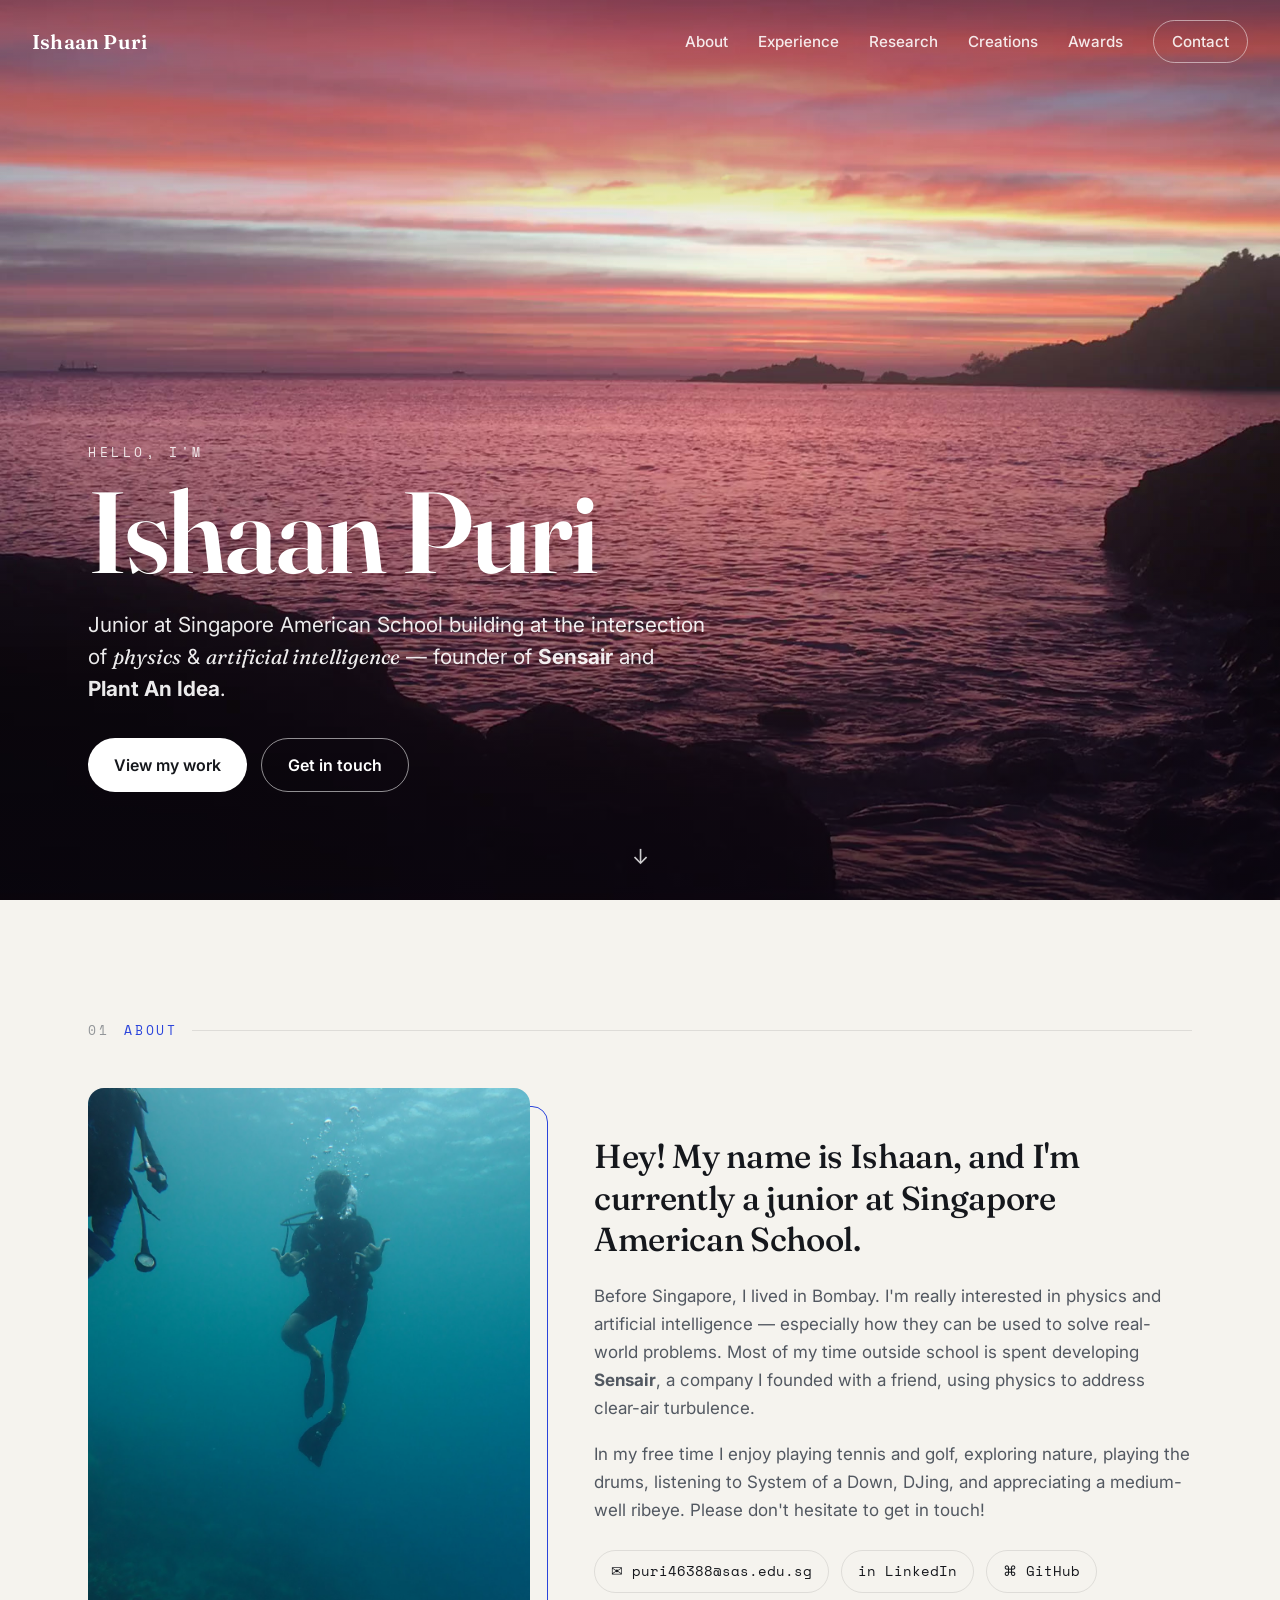
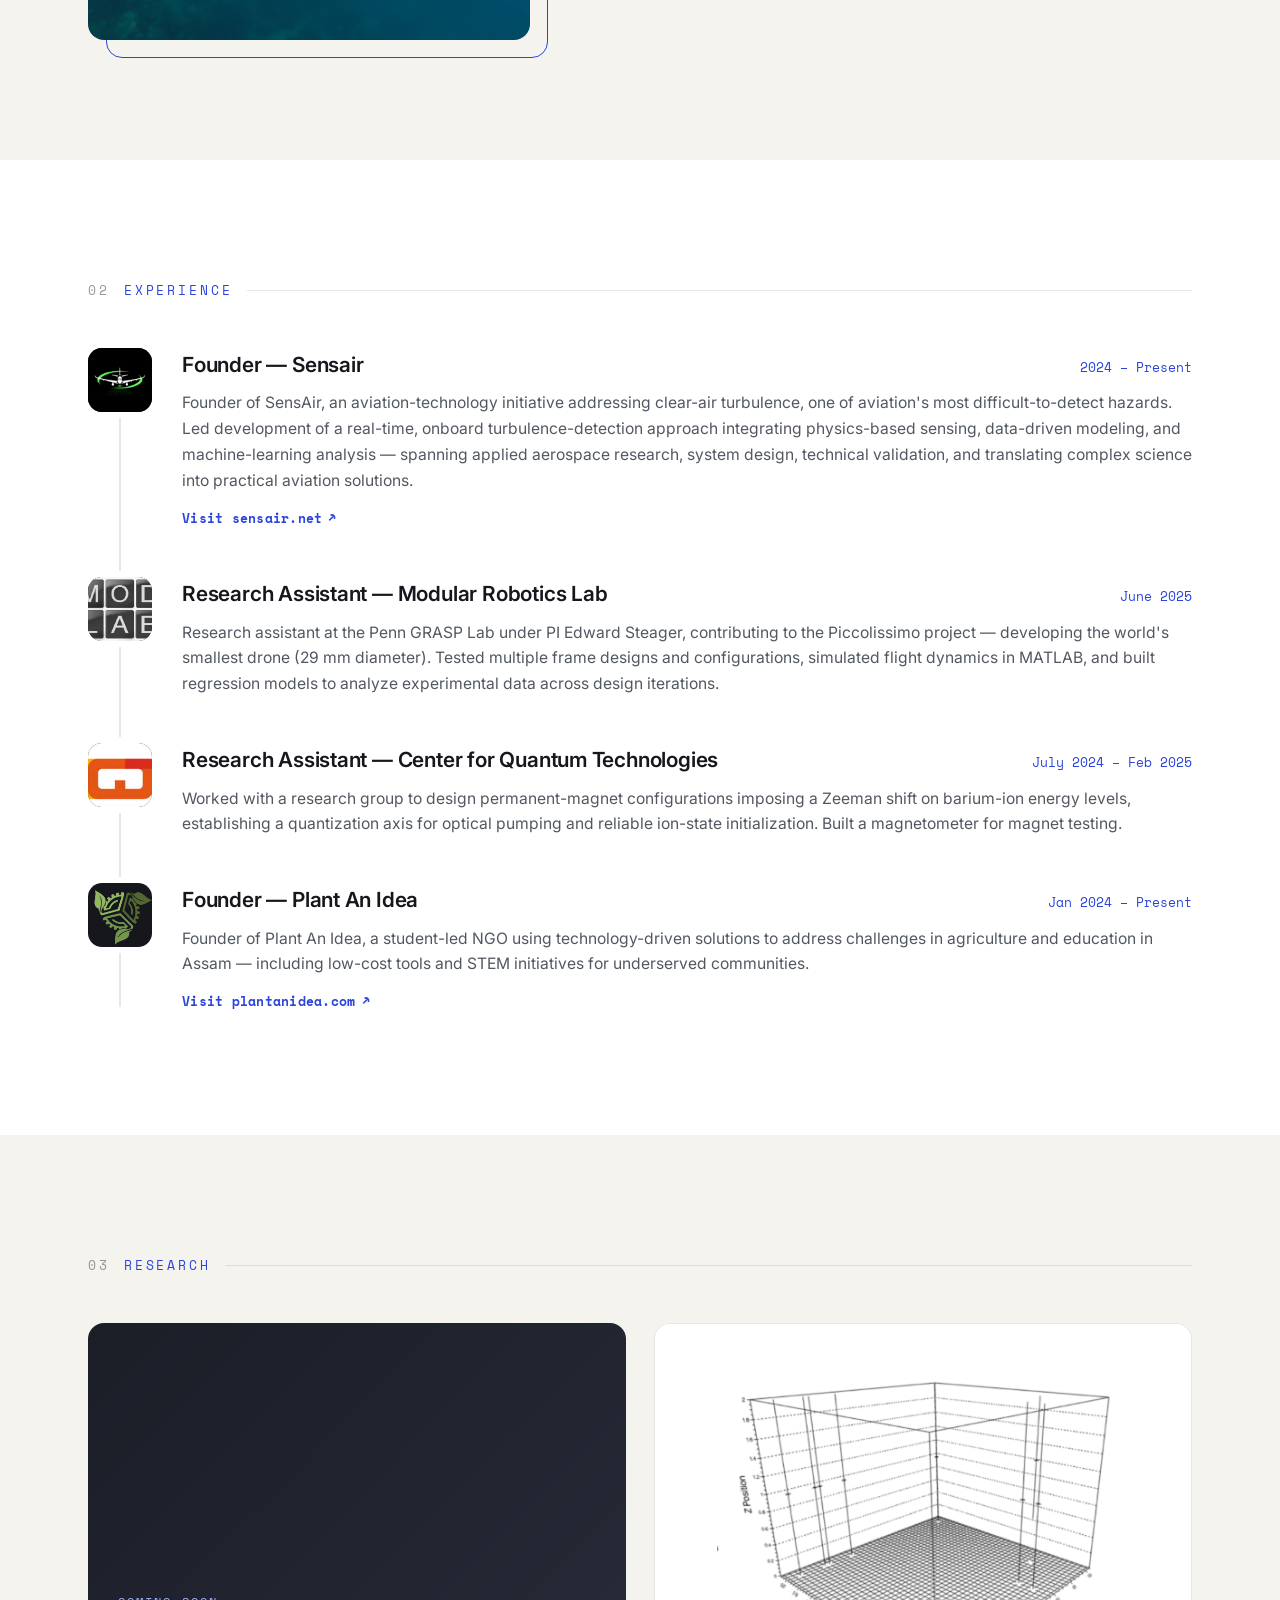
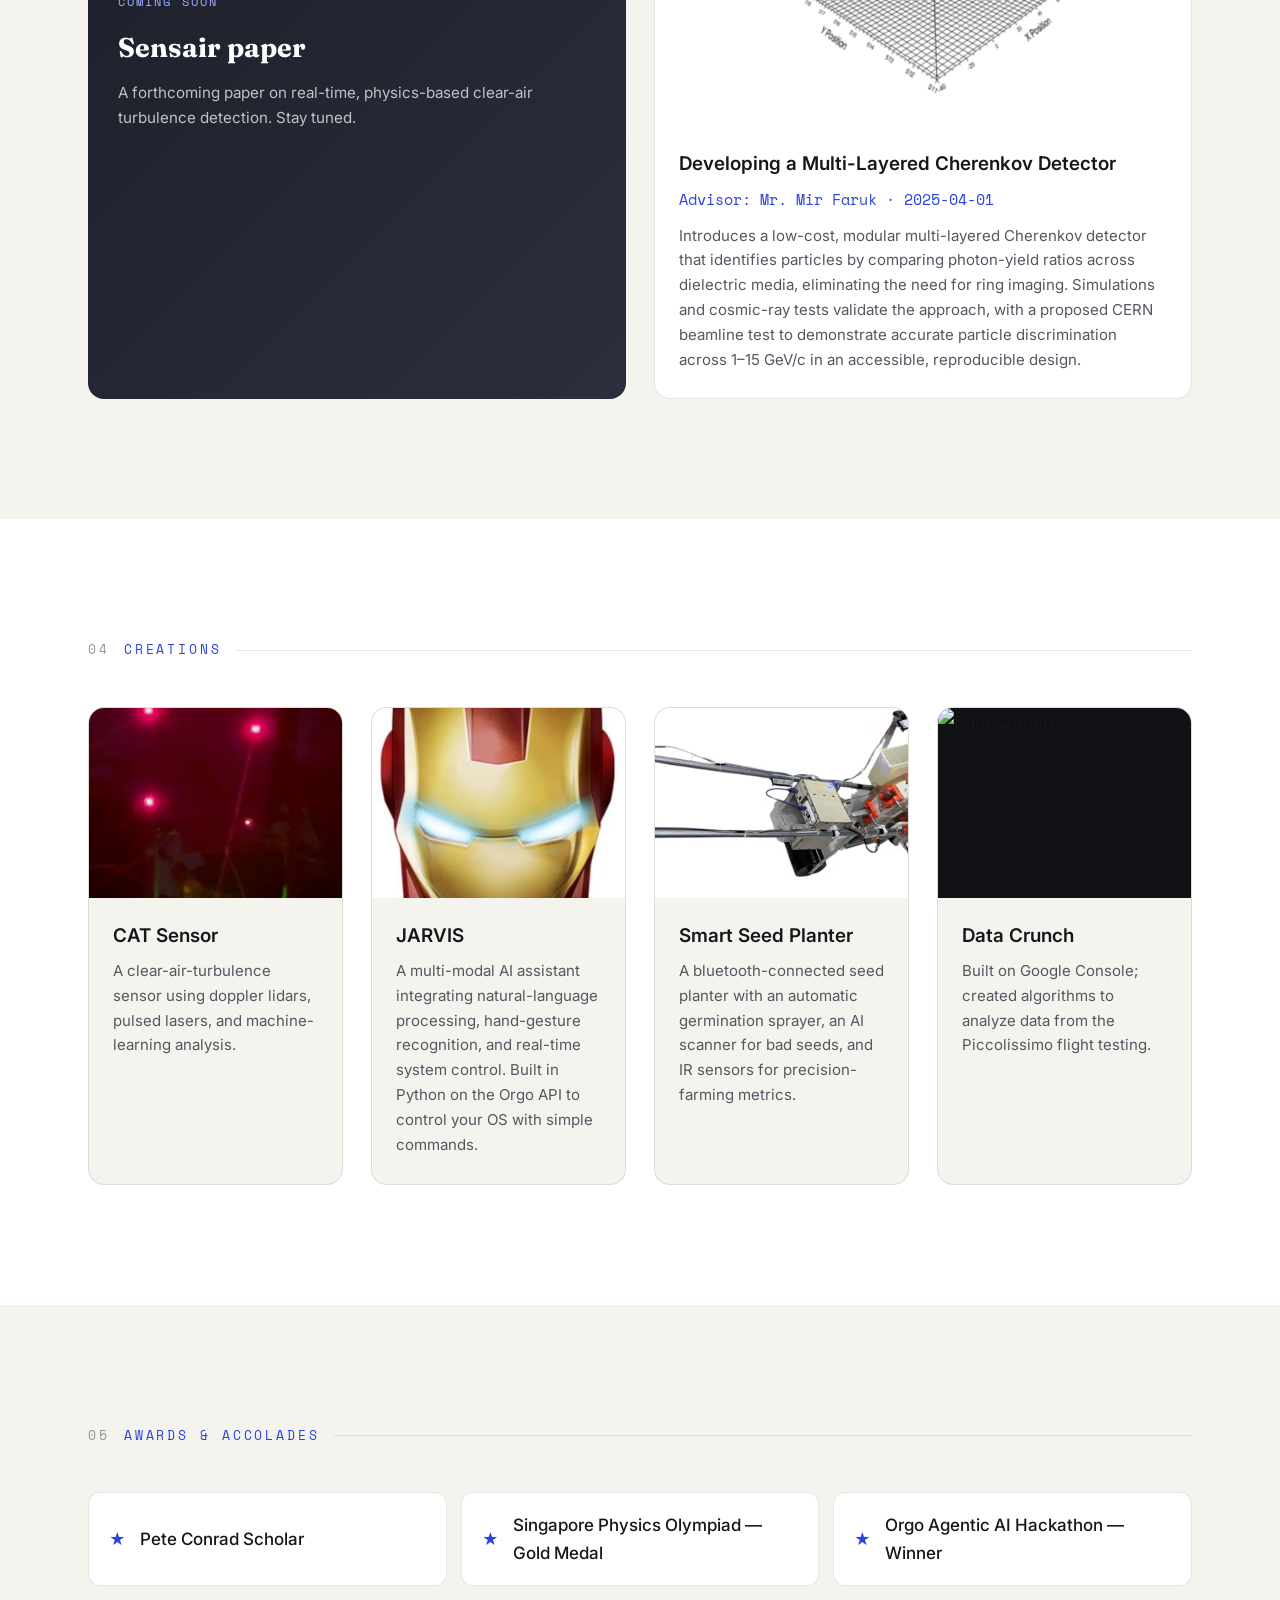
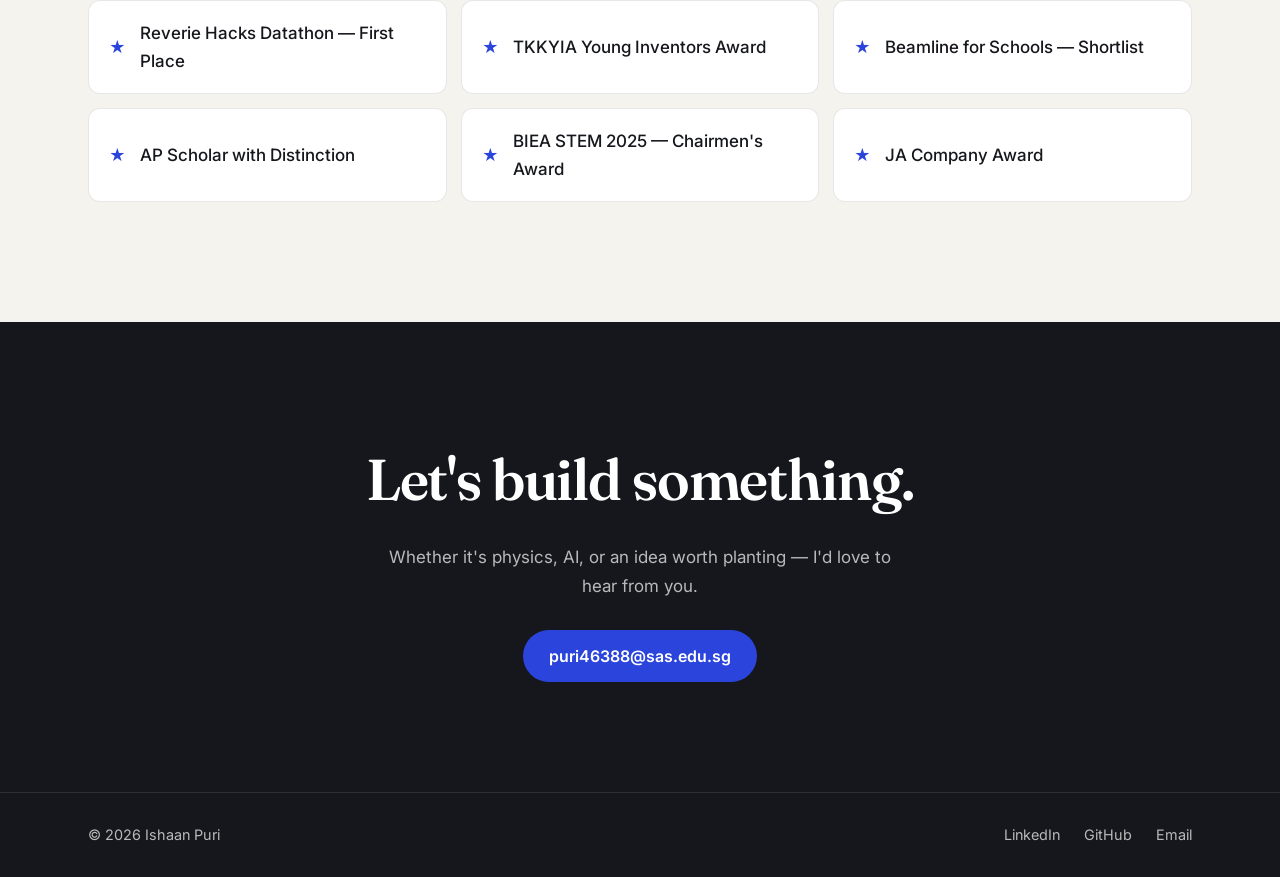
==== commit d441e0d7: "Experience: link Sensair (sensair.net) and Plant An Idea (plantanidea.com) Logo + 'Visit site' link " ====
--- a/index.html
+++ b/index.html
@@ -75,10 +75,11 @@
         <p class="eyebrow"><span>02</span> Experience</p>
         <ol class="timeline">
           <li class="tl reveal">
-            <div class="tl__logo"><img src="assets/img/exp-sensair.png" alt="Sensair" /></div>
+            <div class="tl__logo"><a href="https://sensair.net" target="_blank" rel="noopener" aria-label="Visit sensair.net"><img src="assets/img/exp-sensair.png" alt="Sensair" /></a></div>
             <div class="tl__body">
               <div class="tl__head"><h3>Founder — Sensair</h3><span class="tl__date">2024 – Present</span></div>
               <p>Founder of SensAir, an aviation-technology initiative addressing clear-air turbulence, one of aviation's most difficult-to-detect hazards. Led development of a real-time, onboard turbulence-detection approach integrating physics-based sensing, data-driven modeling, and machine-learning analysis — spanning applied aerospace research, system design, technical validation, and translating complex science into practical aviation solutions.</p>
+              <a class="tl__link" href="https://sensair.net" target="_blank" rel="noopener">Visit sensair.net <span aria-hidden="true">↗</span></a>
             </div>
           </li>
           <li class="tl reveal">
@@ -96,10 +97,11 @@
             </div>
           </li>
           <li class="tl reveal">
-            <div class="tl__logo"><img src="assets/img/leaf-logo.png" alt="Plant An Idea" /></div>
+            <div class="tl__logo"><a href="https://plantanidea.com" target="_blank" rel="noopener" aria-label="Visit plantanidea.com"><img src="assets/img/leaf-logo.png" alt="Plant An Idea" /></a></div>
             <div class="tl__body">
               <div class="tl__head"><h3>Founder — Plant An Idea</h3><span class="tl__date">Jan 2024 – Present</span></div>
               <p>Founder of Plant An Idea, a student-led NGO using technology-driven solutions to address challenges in agriculture and education in Assam — including low-cost tools and STEM initiatives for underserved communities.</p>
+              <a class="tl__link" href="https://plantanidea.com" target="_blank" rel="noopener">Visit plantanidea.com <span aria-hidden="true">↗</span></a>
             </div>
           </li>
         </ol>
--- a/styles.css
+++ b/styles.css
@@ -108,6 +108,10 @@
 .tl__head h3{font-size:1.3rem;font-weight:600;letter-spacing:-.01em;}
 .tl__date{font-family:var(--mono);font-size:.82rem;color:var(--accent);white-space:nowrap;}
 .tl__body p{color:var(--ink-soft);font-size:.98rem;}
+.tl__logo a{display:block;width:100%;height:100%;transition:transform .25s var(--ease);}
+.tl__logo a:hover{transform:scale(1.06);}
+.tl__link{display:inline-flex;align-items:center;gap:6px;margin-top:14px;font-family:var(--mono);font-size:.82rem;font-weight:700;letter-spacing:.02em;color:var(--accent);text-decoration:none;border-bottom:1px solid transparent;padding-bottom:1px;transition:gap .2s var(--ease),border-color .2s;}
+.tl__link:hover{gap:10px;border-color:var(--accent);}
 
 /* ===== Cards ===== */
 .cards{display:grid;gap:28px;}
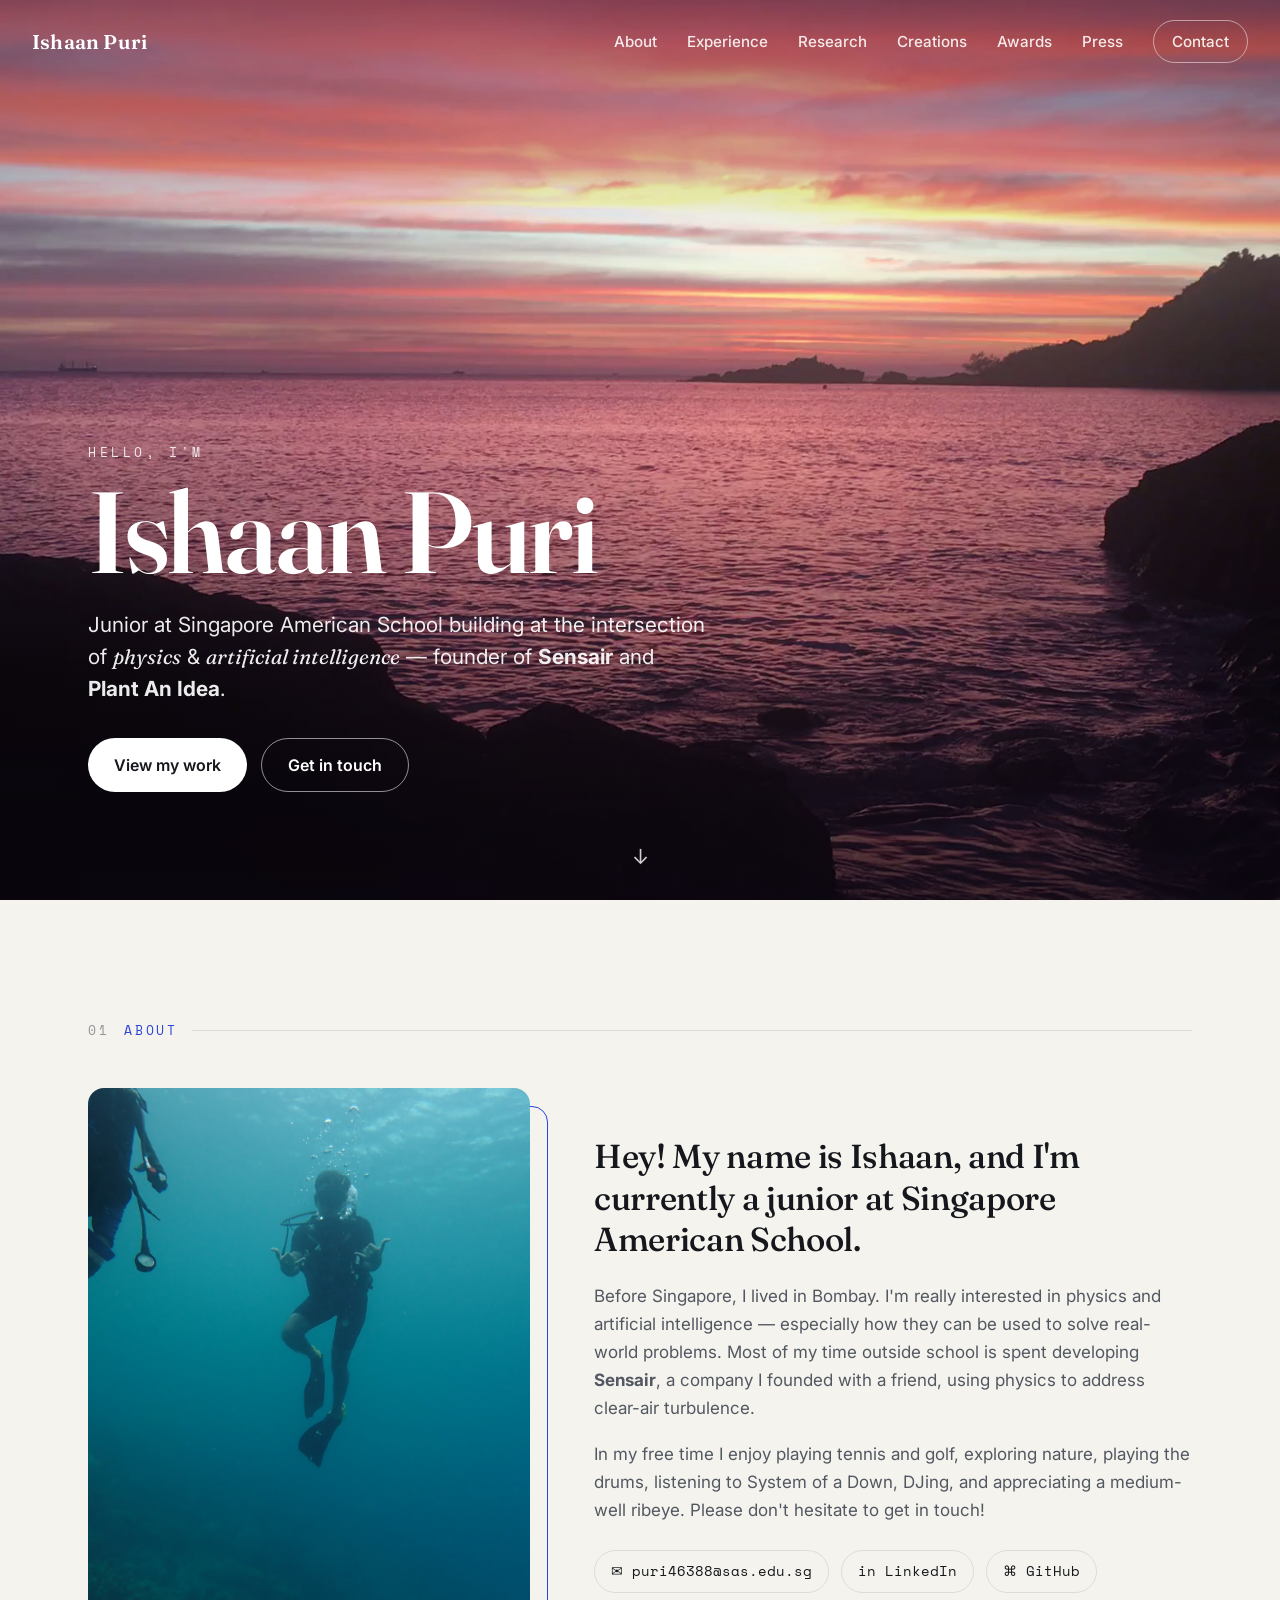
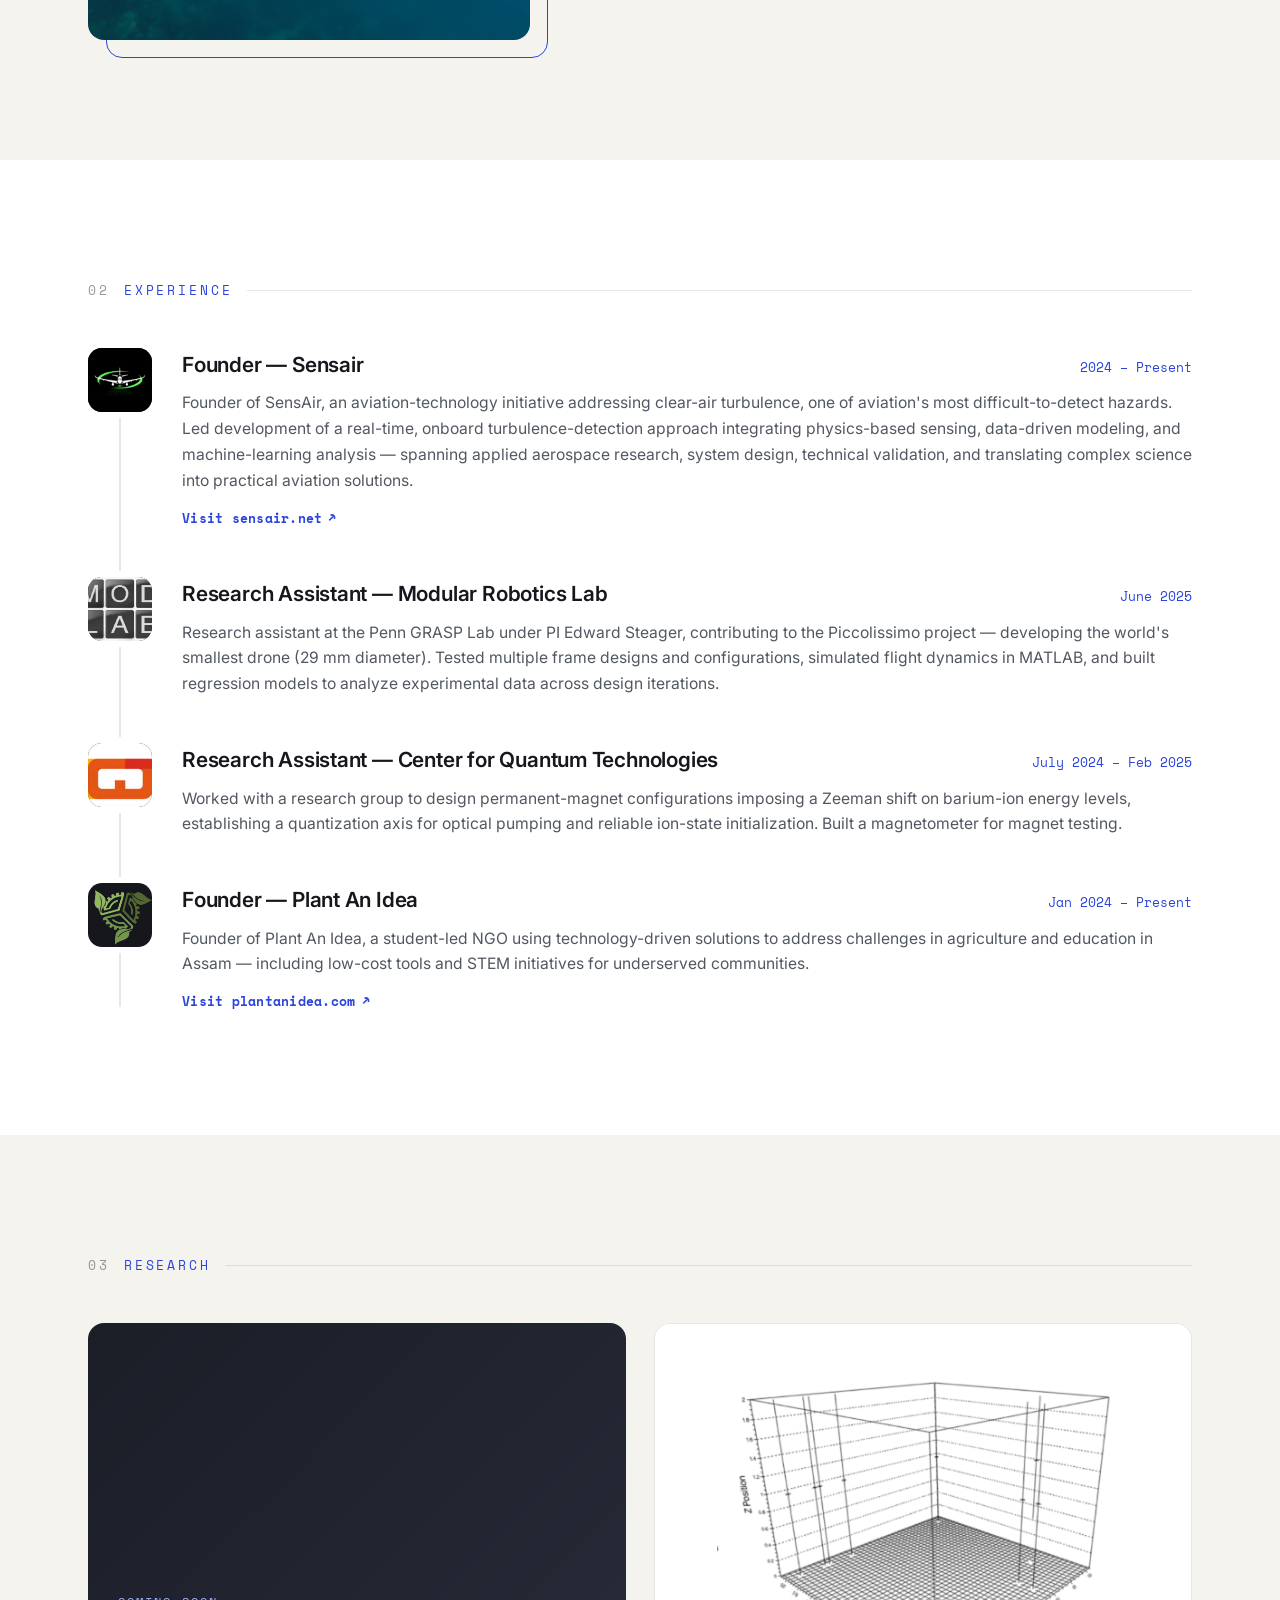
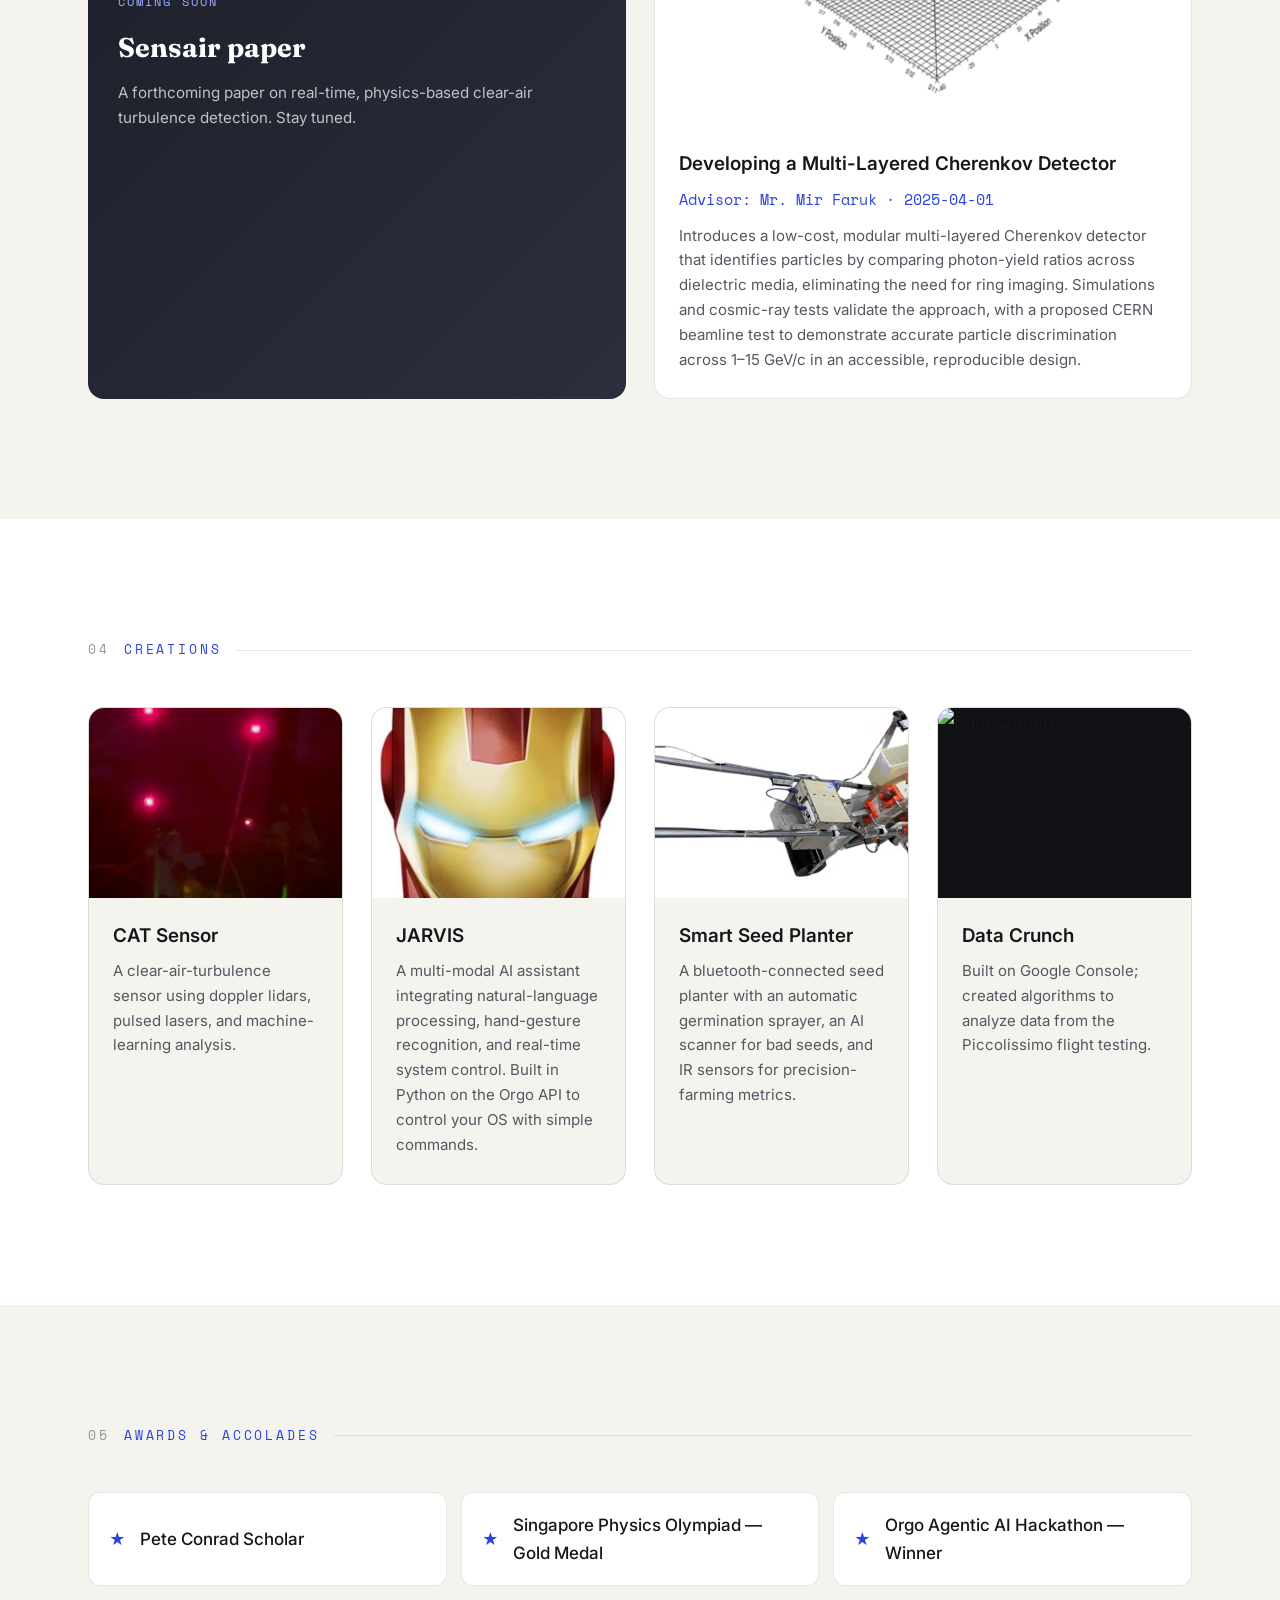
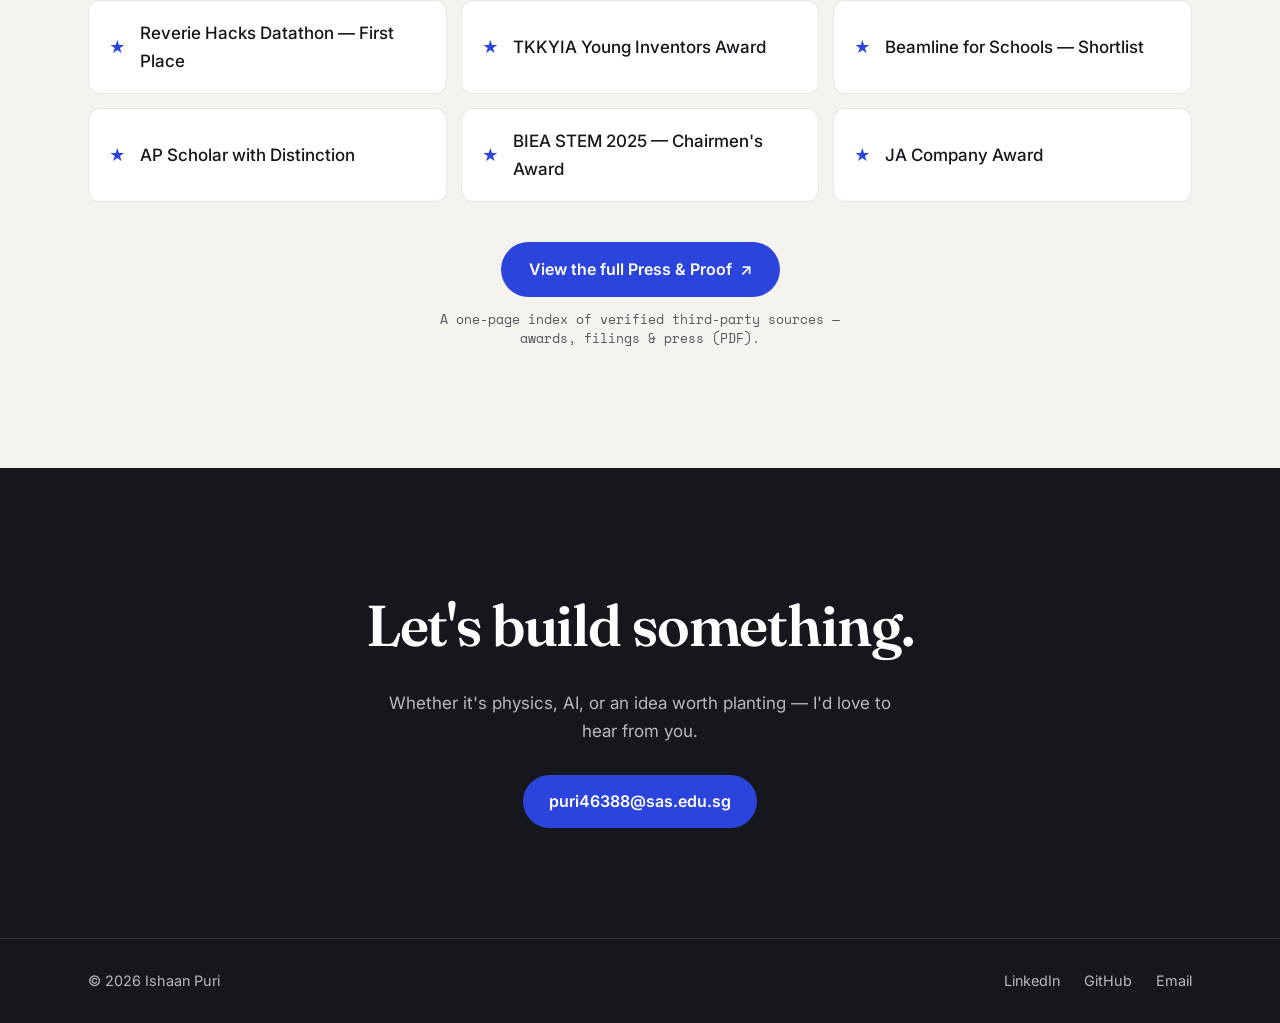
==== commit a99c3544: "Add Press & Proof PDF + link it from the site - press-and-proof.pdf: a 2-page, link-enabled index of" ====
--- a/index.html
+++ b/index.html
@@ -24,6 +24,7 @@
       <a href="#research">Research</a>
       <a href="#creations">Creations</a>
       <a href="#awards">Awards</a>
+      <a href="press-and-proof.pdf" target="_blank" rel="noopener">Press</a>
       <a class="nav__cta" href="mailto:puri46388@sas.edu.sg">Contact</a>
     </nav>
     <button class="nav__burger" aria-label="Menu" aria-expanded="false"><span></span><span></span></button>
@@ -182,6 +183,10 @@
           <li><span class="awards__mark">★</span>BIEA STEM 2025 — Chairmen's Award</li>
           <li><span class="awards__mark">★</span>JA Company Award</li>
         </ul>
+        <div class="proof-cta reveal">
+          <a class="btn-proof" href="press-and-proof.pdf" target="_blank" rel="noopener">View the full Press &amp; Proof <span aria-hidden="true">↗</span></a>
+          <span class="proof-cta__note">A one-page index of verified third-party sources — awards, filings &amp; press (PDF).</span>
+        </div>
       </div>
     </section>
 
--- a/styles.css
+++ b/styles.css
@@ -140,6 +140,10 @@
 .section .awards li{background:var(--paper-2);}
 .awards li:hover{border-color:var(--accent);transform:translateY(-2px);}
 .awards__mark{color:var(--accent);font-size:1rem;}
+.proof-cta{margin-top:40px;display:flex;flex-direction:column;align-items:center;gap:13px;text-align:center;}
+.btn-proof{display:inline-flex;align-items:center;gap:8px;background:var(--accent);color:#fff;font-weight:600;font-size:1rem;padding:14px 28px;border-radius:999px;transition:transform .2s var(--ease),background .2s,box-shadow .2s;}
+.btn-proof:hover{background:var(--accent-ink);transform:translateY(-2px);box-shadow:0 12px 30px rgba(43,68,219,.32);}
+.proof-cta__note{font-family:var(--mono);font-size:.8rem;color:var(--ink-soft);max-width:440px;line-height:1.5;}
 
 /* ===== CTA ===== */
 .cta{background:var(--ink);color:#fff;padding:110px 0;text-align:center;}
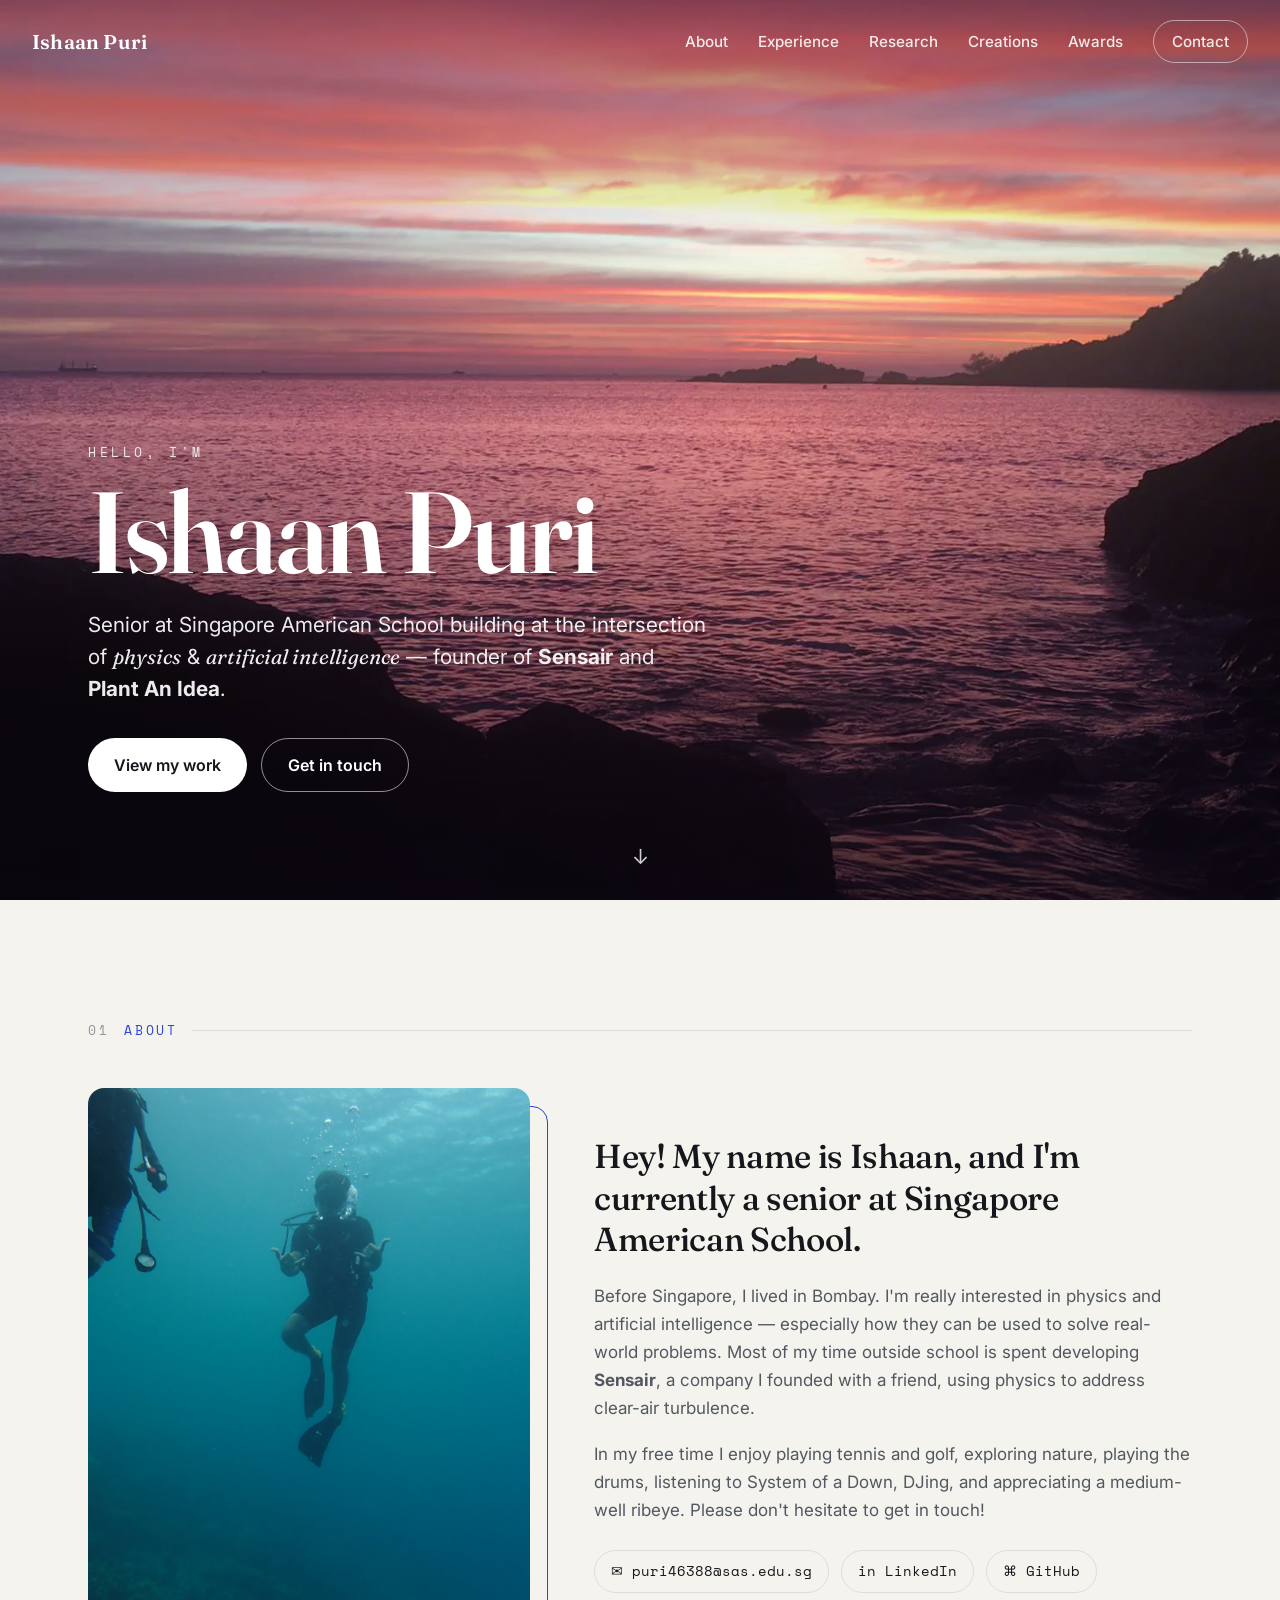
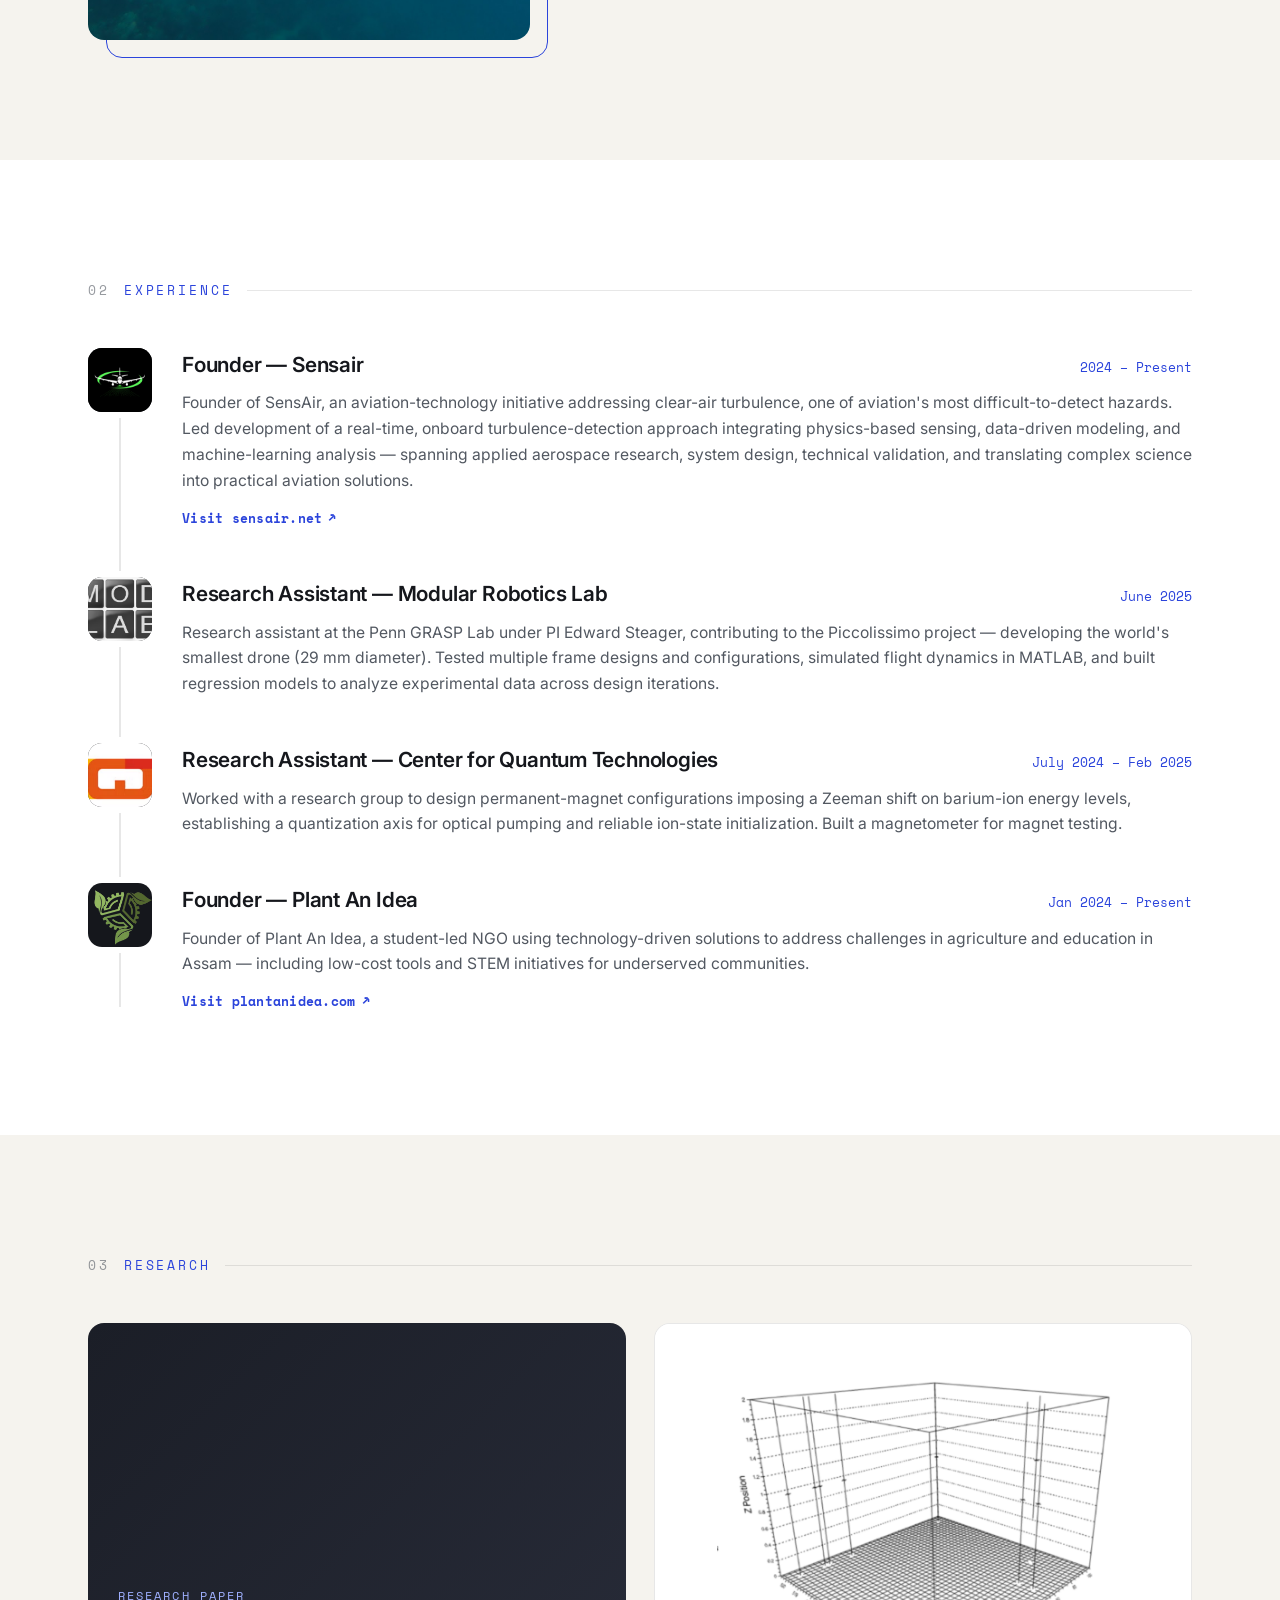
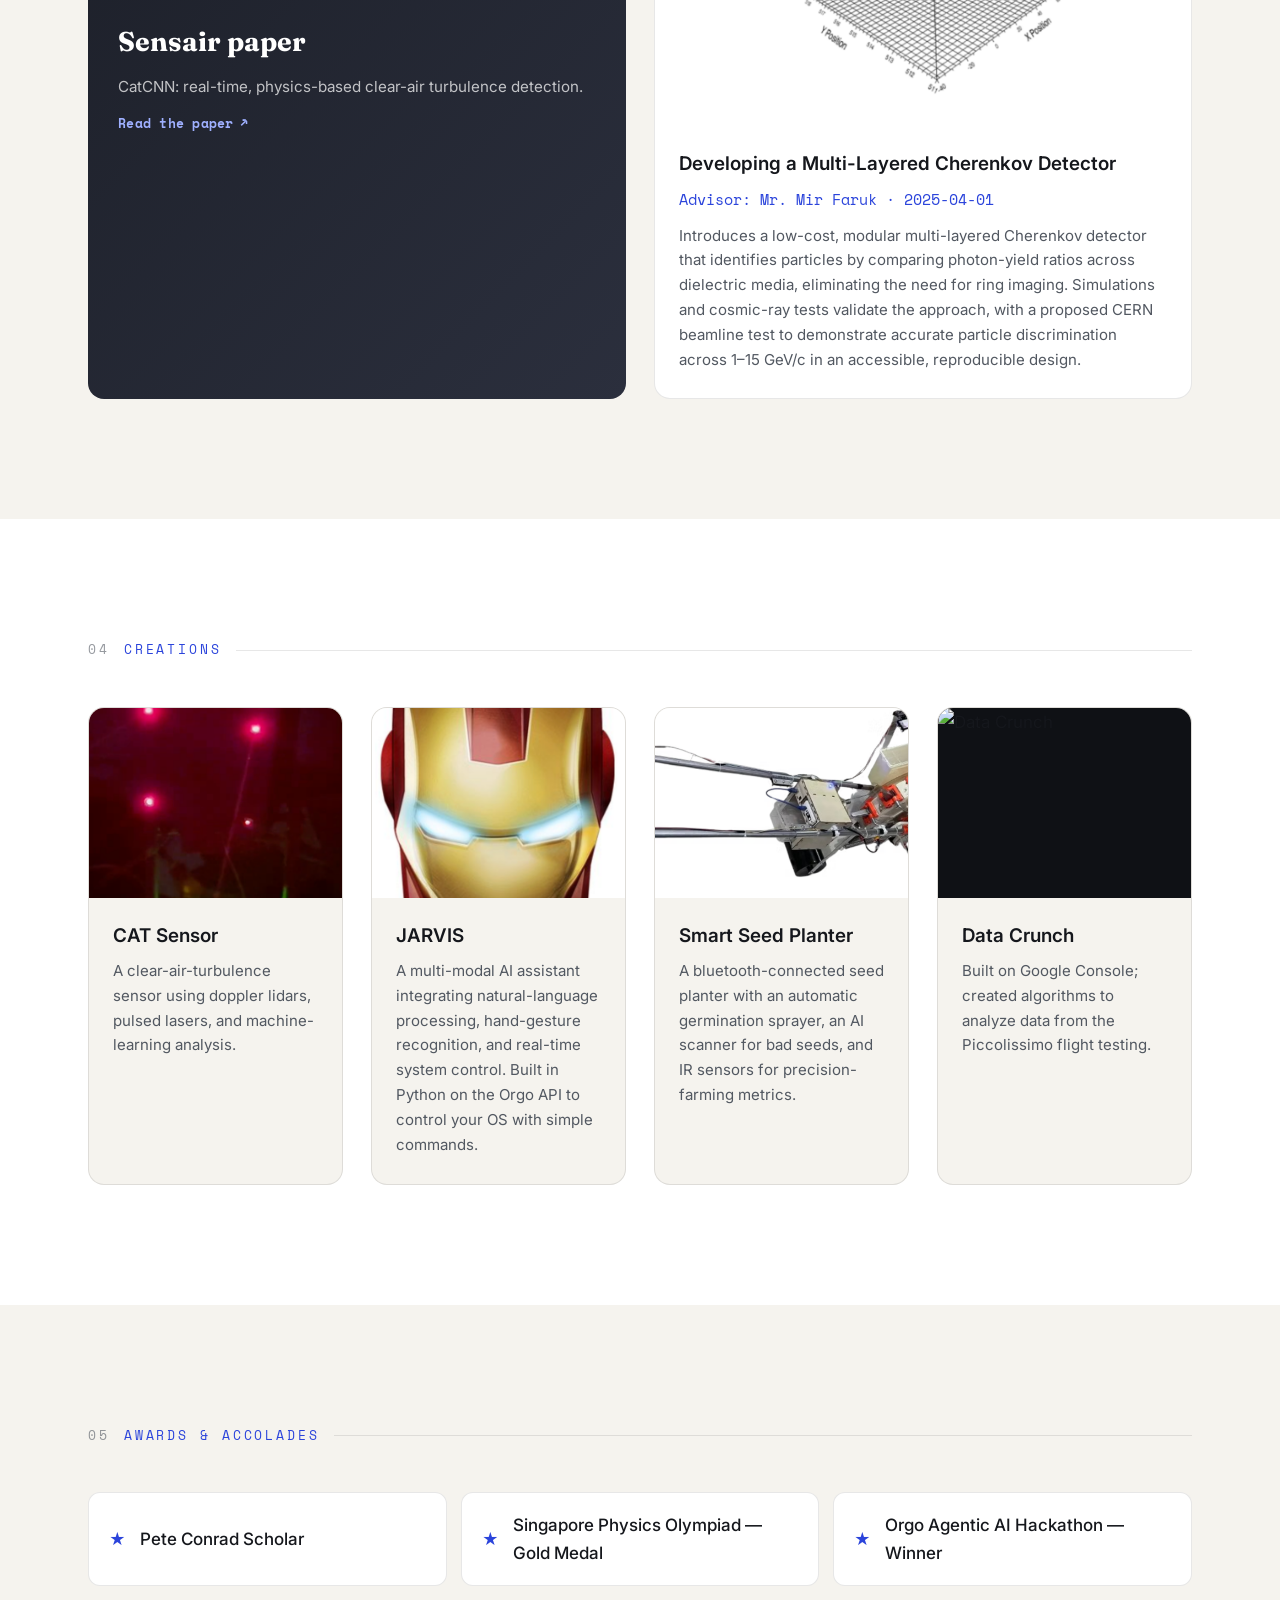
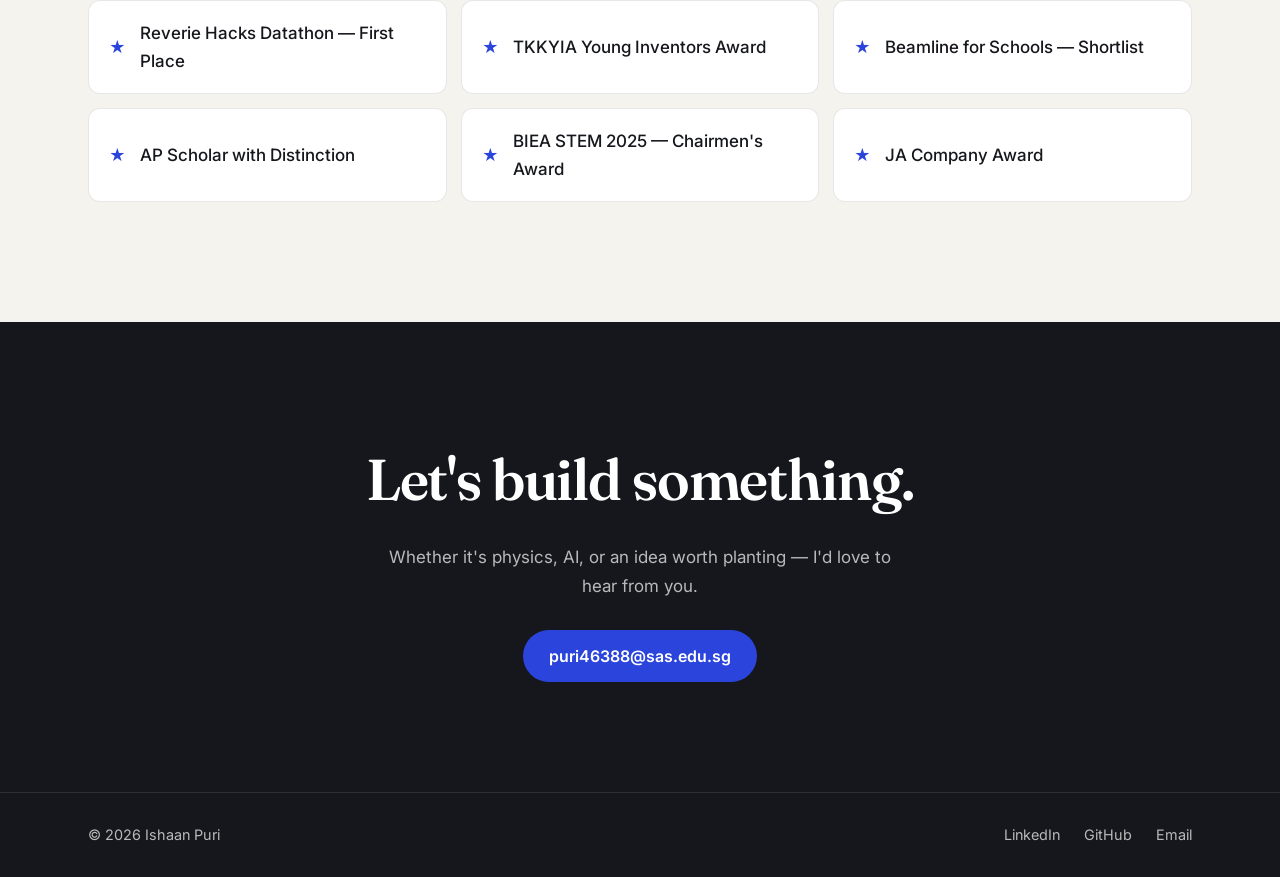
==== commit 74b7a6d3: "Update to senior, link Sensair paper, remove Press & Proof Co-Authored-By: Claude Opus 5.5 <noreply@" ====
--- a/index.html
+++ b/index.html
@@ -24,7 +24,6 @@
       <a href="#research">Research</a>
       <a href="#creations">Creations</a>
       <a href="#awards">Awards</a>
-      <a href="press-and-proof.pdf" target="_blank" rel="noopener">Press</a>
       <a class="nav__cta" href="mailto:puri46388@sas.edu.sg">Contact</a>
     </nav>
     <button class="nav__burger" aria-label="Menu" aria-expanded="false"><span></span><span></span></button>
@@ -37,7 +36,7 @@
     <div class="hero__inner">
       <p class="hero__eyebrow">Hello, I'm</p>
       <h1 class="hero__name">Ishaan&nbsp;Puri</h1>
-      <p class="hero__tag">Junior at Singapore American School building at the intersection of <em>physics</em> &amp; <em>artificial intelligence</em> — founder of <strong>Sensair</strong> and <strong>Plant&nbsp;An&nbsp;Idea</strong>.</p>
+      <p class="hero__tag">Senior at Singapore American School building at the intersection of <em>physics</em> &amp; <em>artificial intelligence</em> — founder of <strong>Sensair</strong> and <strong>Plant&nbsp;An&nbsp;Idea</strong>.</p>
       <div class="hero__actions">
         <a class="btn btn--solid" href="#creations">View my work</a>
         <a class="btn btn--ghost" href="mailto:puri46388@sas.edu.sg">Get in touch</a>
@@ -57,7 +56,7 @@
             <span class="about__frame"></span>
           </div>
           <div class="about__text reveal">
-            <h2 class="lead">Hey! My name is Ishaan, and I'm currently a junior at Singapore American School.</h2>
+            <h2 class="lead">Hey! My name is Ishaan, and I'm currently a senior at Singapore American School.</h2>
             <p>Before Singapore, I lived in Bombay. I'm really interested in physics and artificial intelligence — especially how they can be used to solve real-world problems. Most of my time outside school is spent developing <strong>Sensair</strong>, a company I founded with a friend, using physics to address clear-air turbulence.</p>
             <p>In my free time I enjoy playing tennis and golf, exploring nature, playing the drums, listening to System of a Down, DJing, and appreciating a medium-well ribeye. Please don't hesitate to get in touch!</p>
             <div class="about__contact">
@@ -115,9 +114,10 @@
         <p class="eyebrow"><span>03</span> Research</p>
         <div class="cards cards--2">
           <article class="card card--paper reveal">
-            <span class="card__tag">Coming soon</span>
+            <span class="card__tag">Research paper</span>
             <h3>Sensair paper</h3>
-            <p>A forthcoming paper on real-time, physics-based clear-air turbulence detection. Stay tuned.</p>
+            <p>CatCNN: real-time, physics-based clear-air turbulence detection.</p>
+            <a class="tl__link" href="https://drive.google.com/file/d/16A-po8WU8OTM5_34Y1rocCR9BE8vo5Ey/view" target="_blank" rel="noopener">Read the paper <span aria-hidden="true">↗</span></a>
           </article>
           <article class="card reveal">
             <div class="card__media card__media--contain"><img src="assets/img/research-cherenkov.png" alt="Cherenkov detector simulation" /></div>
@@ -183,10 +183,6 @@
           <li><span class="awards__mark">★</span>BIEA STEM 2025 — Chairmen's Award</li>
           <li><span class="awards__mark">★</span>JA Company Award</li>
         </ul>
-        <div class="proof-cta reveal">
-          <a class="btn-proof" href="press-and-proof.pdf" target="_blank" rel="noopener">View the full Press &amp; Proof <span aria-hidden="true">↗</span></a>
-          <span class="proof-cta__note">A one-page index of verified third-party sources — awards, filings &amp; press (PDF).</span>
-        </div>
       </div>
     </section>
 
--- a/styles.css
+++ b/styles.css
@@ -132,6 +132,8 @@
 .card--paper{justify-content:center;padding:34px 30px;min-height:240px;background:linear-gradient(135deg,#1b1e27,#2b2f3d);color:#fff;border:none;}
 .card--paper h3{font-family:var(--serif);font-size:1.7rem;margin-bottom:10px;}
 .card--paper p{color:rgba(255,255,255,.72);font-size:.95rem;}
+.card--paper .tl__link{color:#9fb0ff;}
+.card--paper .tl__link:hover{border-color:#9fb0ff;}
 .card__tag{font-family:var(--mono);text-transform:uppercase;letter-spacing:.18em;font-size:.72rem;color:#9fb0ff;margin-bottom:14px;}
 
 /* ===== Awards ===== */
@@ -140,10 +142,6 @@
 .section .awards li{background:var(--paper-2);}
 .awards li:hover{border-color:var(--accent);transform:translateY(-2px);}
 .awards__mark{color:var(--accent);font-size:1rem;}
-.proof-cta{margin-top:40px;display:flex;flex-direction:column;align-items:center;gap:13px;text-align:center;}
-.btn-proof{display:inline-flex;align-items:center;gap:8px;background:var(--accent);color:#fff;font-weight:600;font-size:1rem;padding:14px 28px;border-radius:999px;transition:transform .2s var(--ease),background .2s,box-shadow .2s;}
-.btn-proof:hover{background:var(--accent-ink);transform:translateY(-2px);box-shadow:0 12px 30px rgba(43,68,219,.32);}
-.proof-cta__note{font-family:var(--mono);font-size:.8rem;color:var(--ink-soft);max-width:440px;line-height:1.5;}
 
 /* ===== CTA ===== */
 .cta{background:var(--ink);color:#fff;padding:110px 0;text-align:center;}
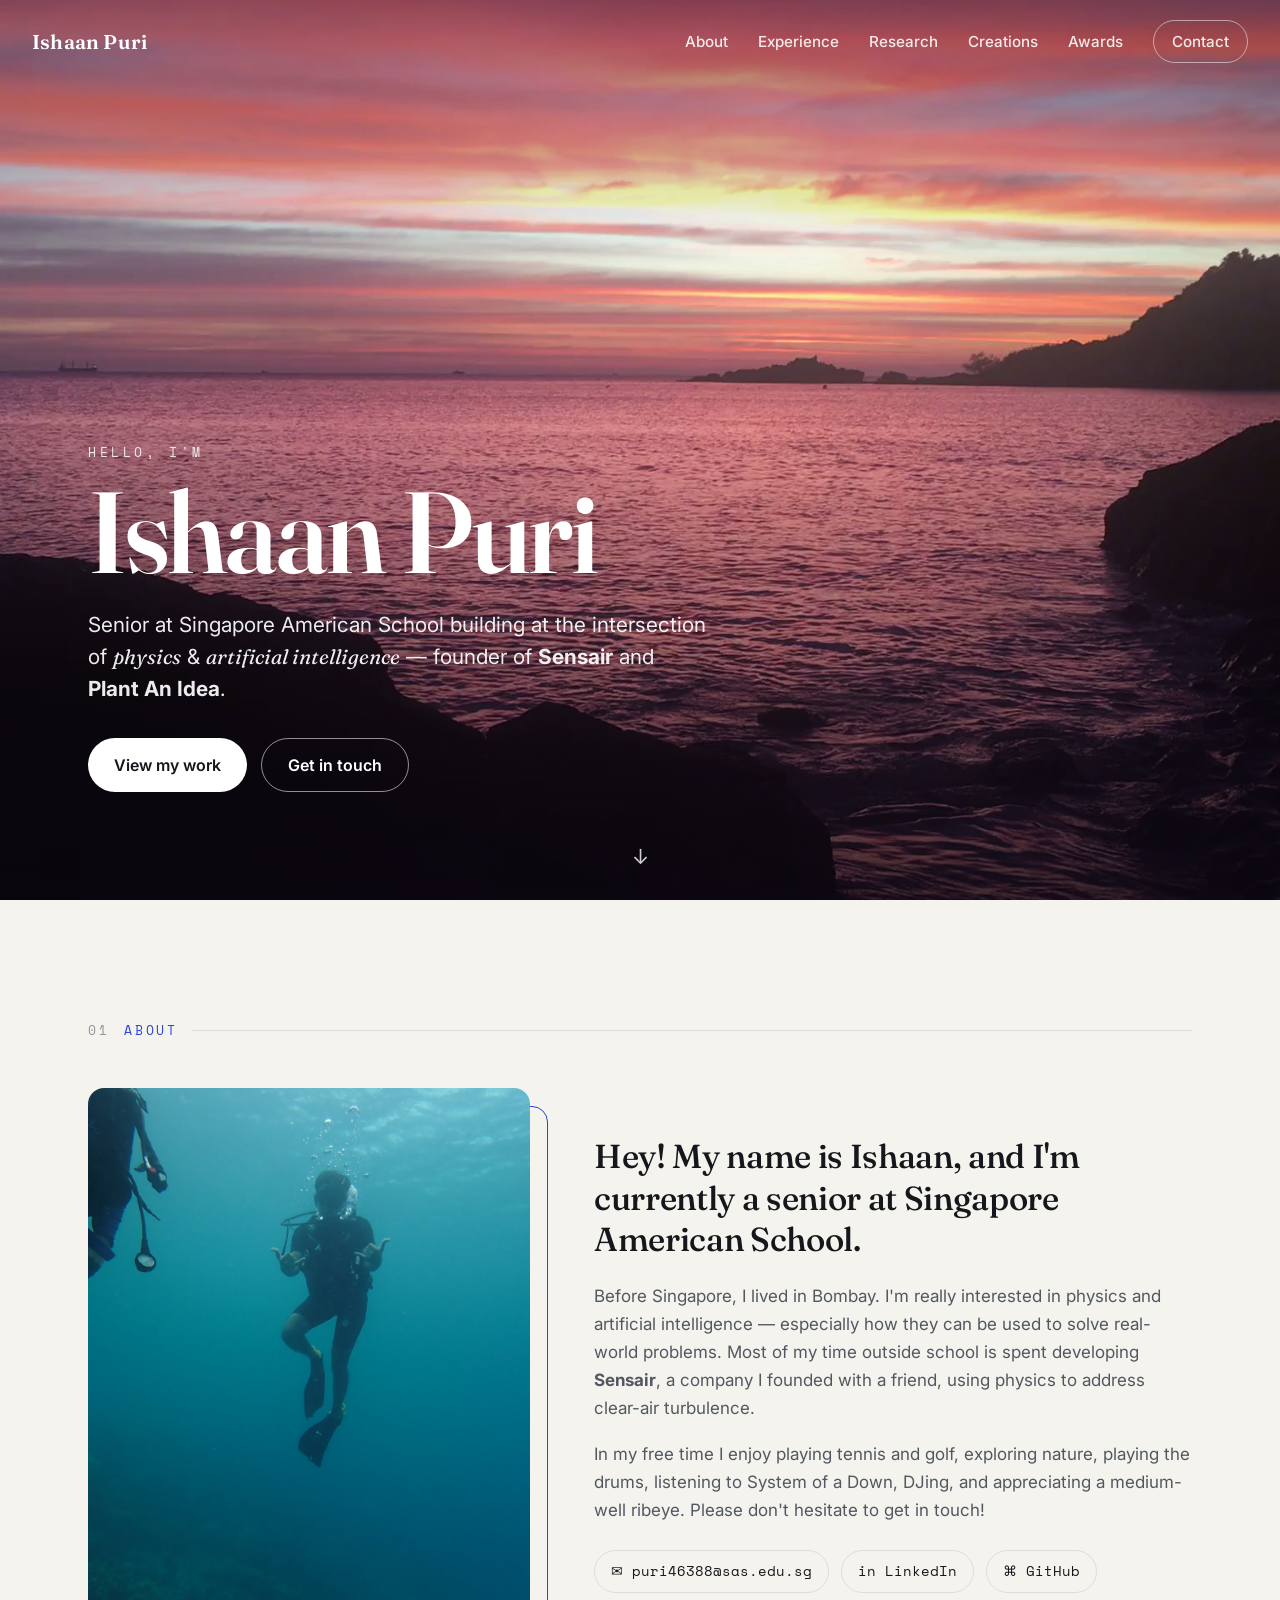
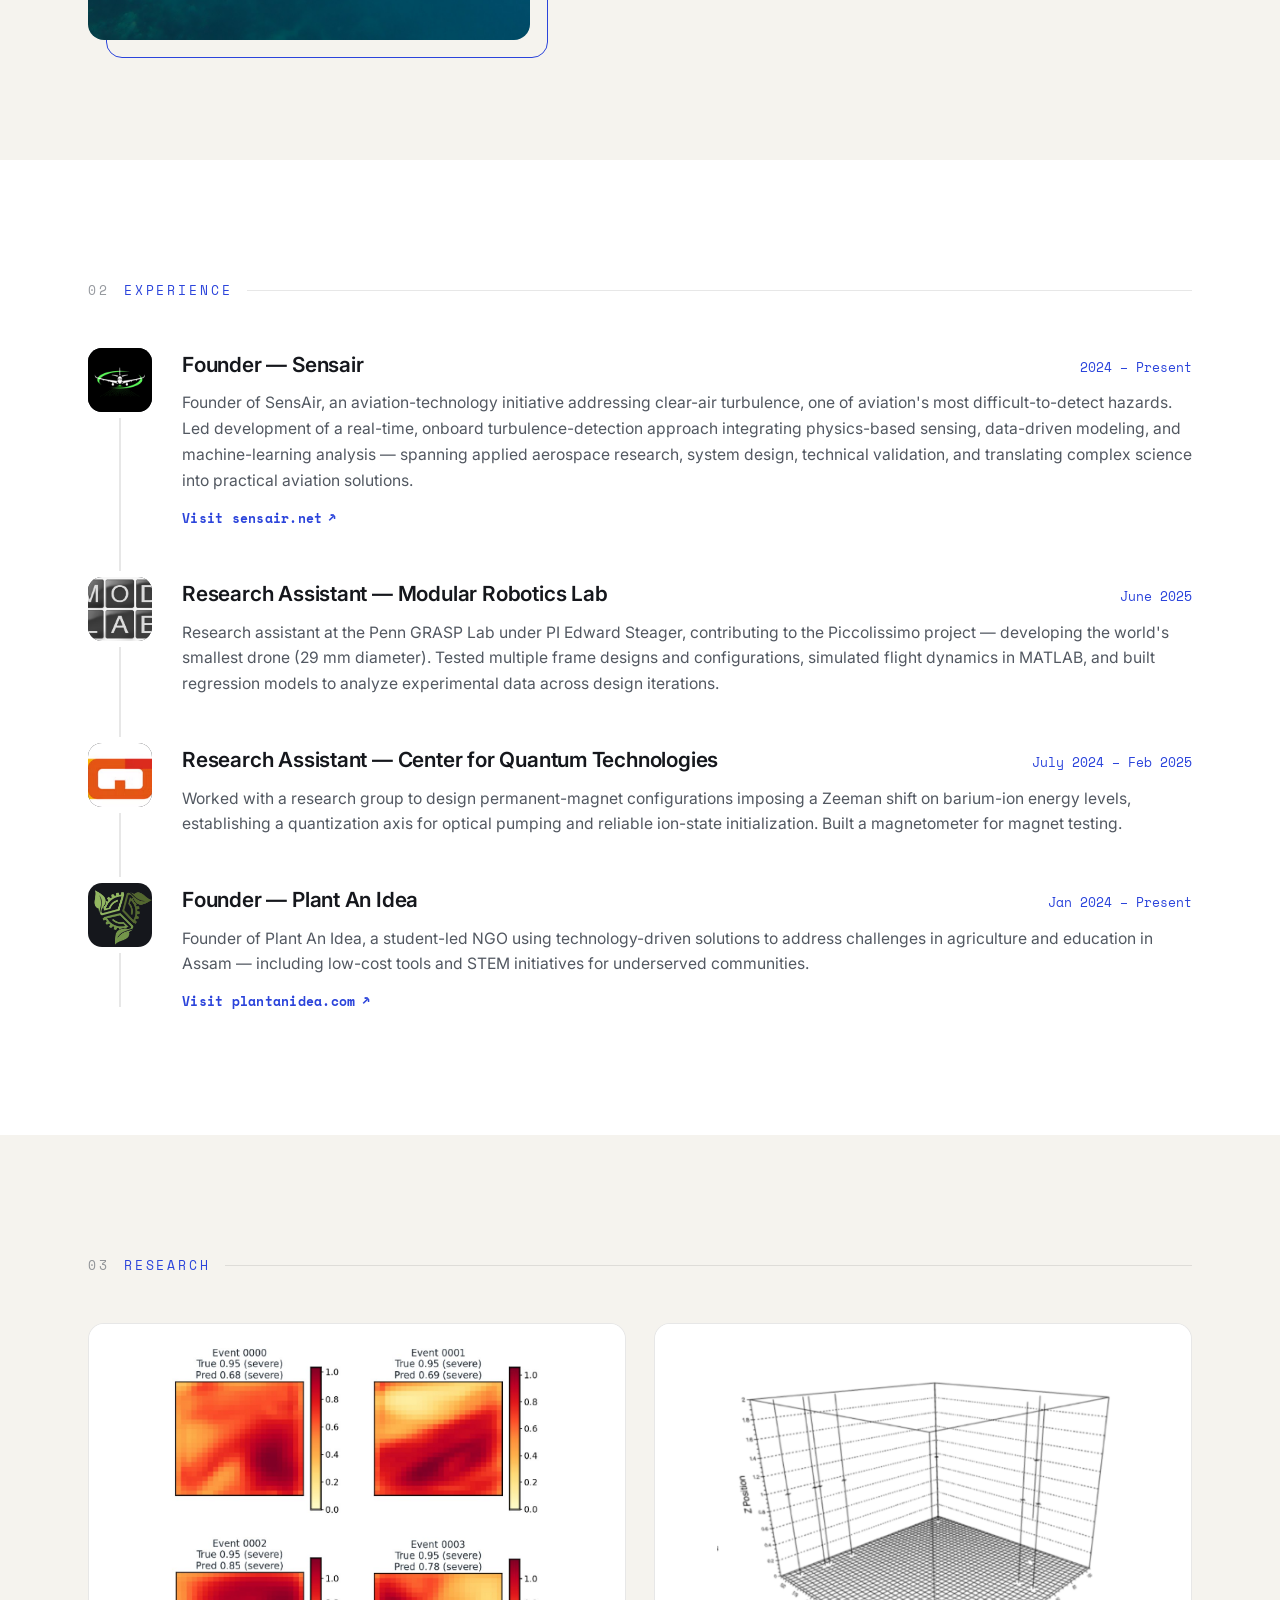
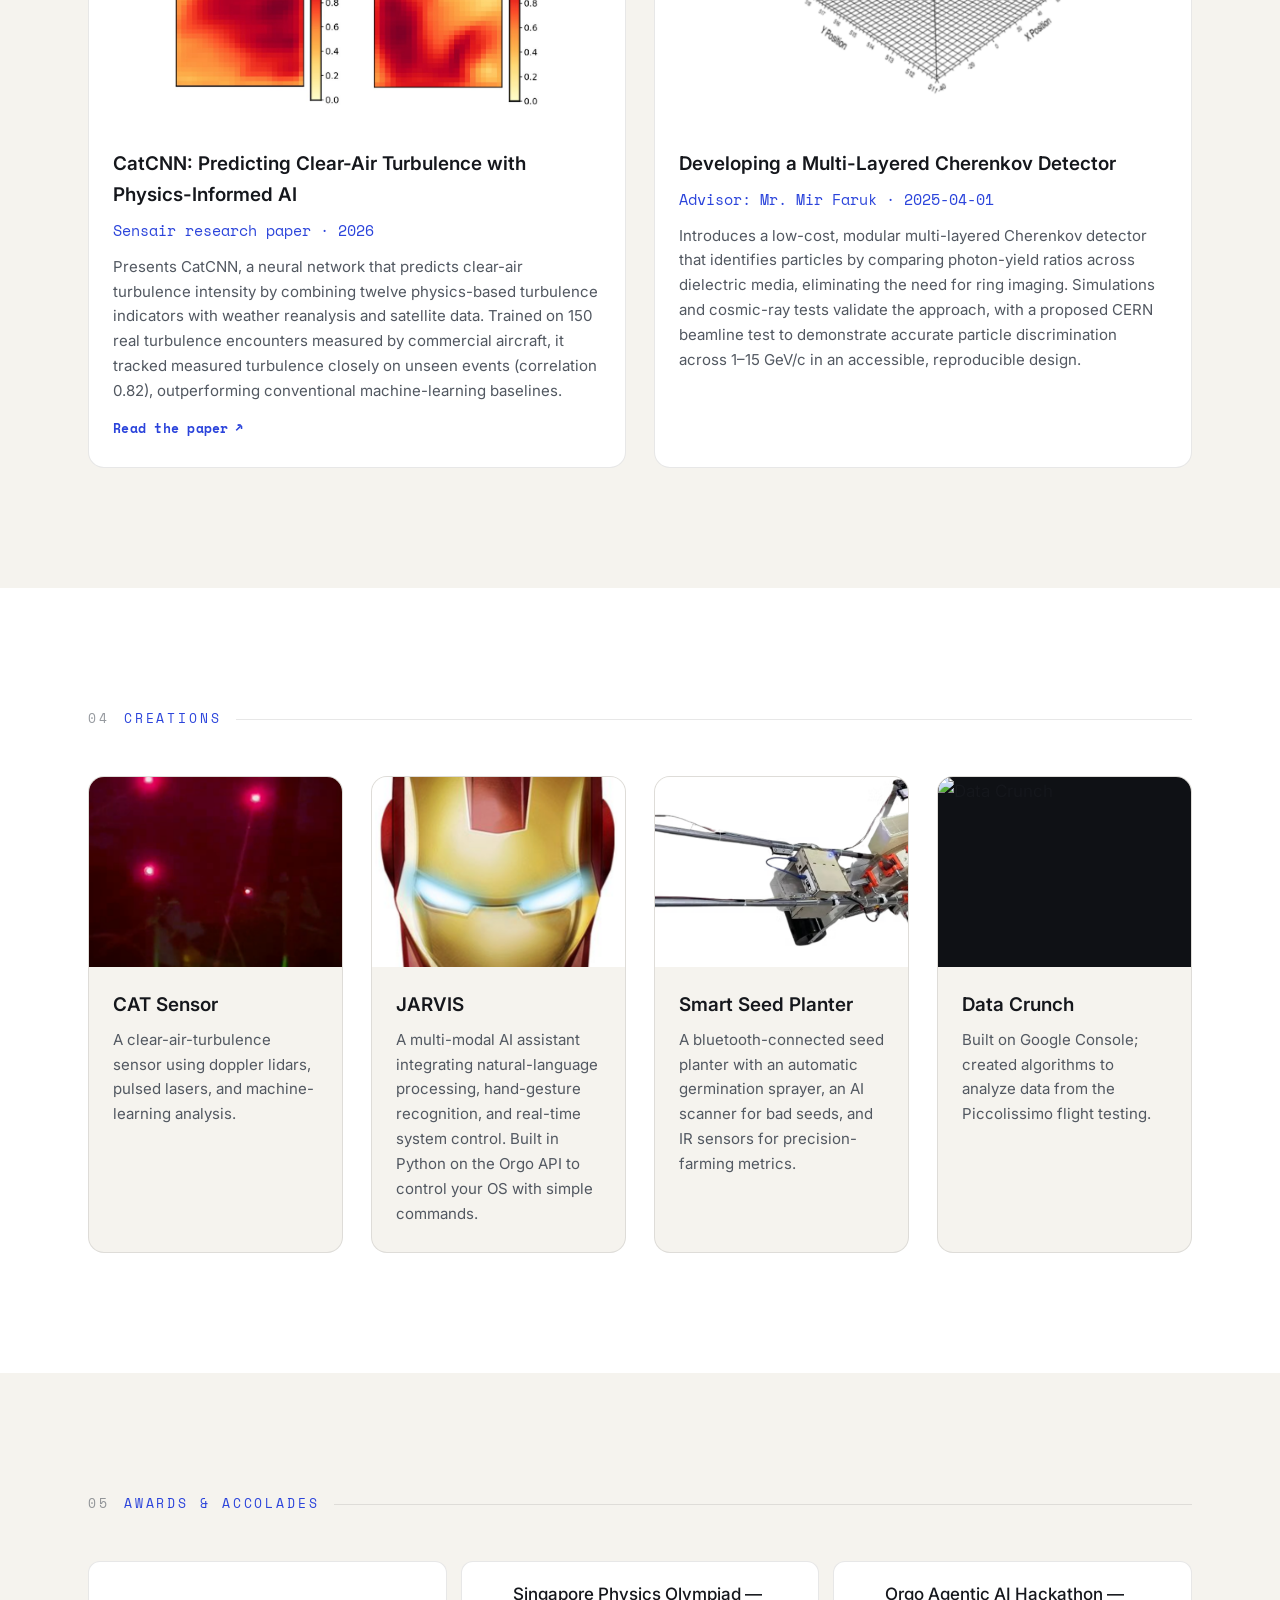
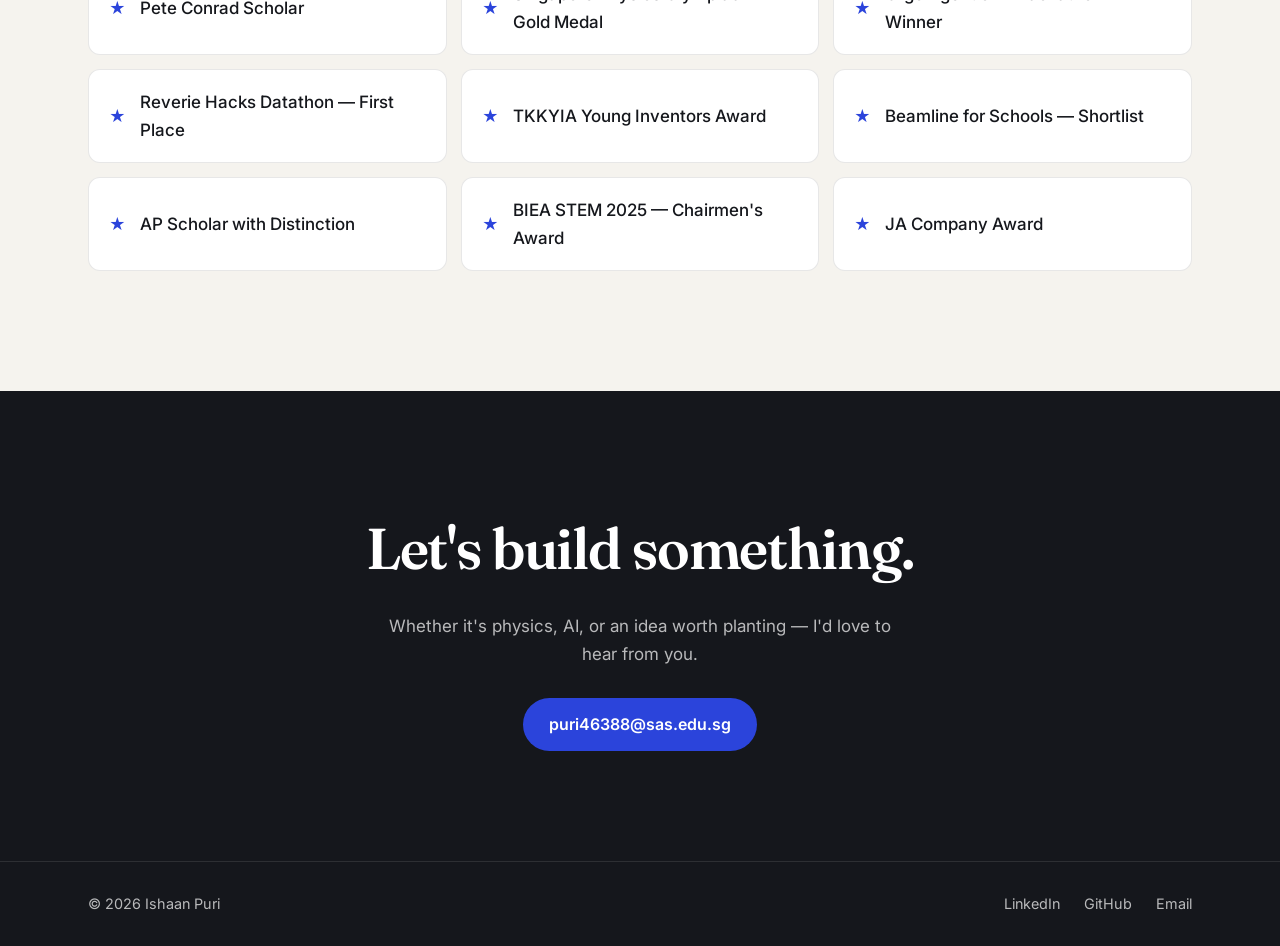
==== commit 07847096: "Sensair paper: add figure and abstract-style description like other research card Co-Authored-By: Cl" ====
--- a/index.html
+++ b/index.html
@@ -113,11 +113,14 @@
       <div class="container">
         <p class="eyebrow"><span>03</span> Research</p>
         <div class="cards cards--2">
-          <article class="card card--paper reveal">
-            <span class="card__tag">Research paper</span>
-            <h3>Sensair paper</h3>
-            <p>CatCNN: real-time, physics-based clear-air turbulence detection.</p>
-            <a class="tl__link" href="https://drive.google.com/file/d/16A-po8WU8OTM5_34Y1rocCR9BE8vo5Ey/view" target="_blank" rel="noopener">Read the paper <span aria-hidden="true">↗</span></a>
+          <article class="card reveal">
+            <div class="card__media card__media--contain"><img src="assets/img/research-catcnn.jpg" alt="CatCNN turbulence-intensity maps predicted for four severe clear-air turbulence events" /></div>
+            <div class="card__body">
+              <h3>CatCNN: Predicting Clear-Air Turbulence with Physics-Informed AI</h3>
+              <p class="card__meta">Sensair research paper · 2026</p>
+              <p>Presents CatCNN, a neural network that predicts clear-air turbulence intensity by combining twelve physics-based turbulence indicators with weather reanalysis and satellite data. Trained on 150 real turbulence encounters measured by commercial aircraft, it tracked measured turbulence closely on unseen events (correlation 0.82), outperforming conventional machine-learning baselines.</p>
+              <a class="tl__link" href="https://drive.google.com/file/d/16A-po8WU8OTM5_34Y1rocCR9BE8vo5Ey/view" target="_blank" rel="noopener">Read the paper <span aria-hidden="true">↗</span></a>
+            </div>
           </article>
           <article class="card reveal">
             <div class="card__media card__media--contain"><img src="assets/img/research-cherenkov.png" alt="Cherenkov detector simulation" /></div>
--- a/styles.css
+++ b/styles.css
@@ -132,8 +132,6 @@
 .card--paper{justify-content:center;padding:34px 30px;min-height:240px;background:linear-gradient(135deg,#1b1e27,#2b2f3d);color:#fff;border:none;}
 .card--paper h3{font-family:var(--serif);font-size:1.7rem;margin-bottom:10px;}
 .card--paper p{color:rgba(255,255,255,.72);font-size:.95rem;}
-.card--paper .tl__link{color:#9fb0ff;}
-.card--paper .tl__link:hover{border-color:#9fb0ff;}
 .card__tag{font-family:var(--mono);text-transform:uppercase;letter-spacing:.18em;font-size:.72rem;color:#9fb0ff;margin-bottom:14px;}
 
 /* ===== Awards ===== */
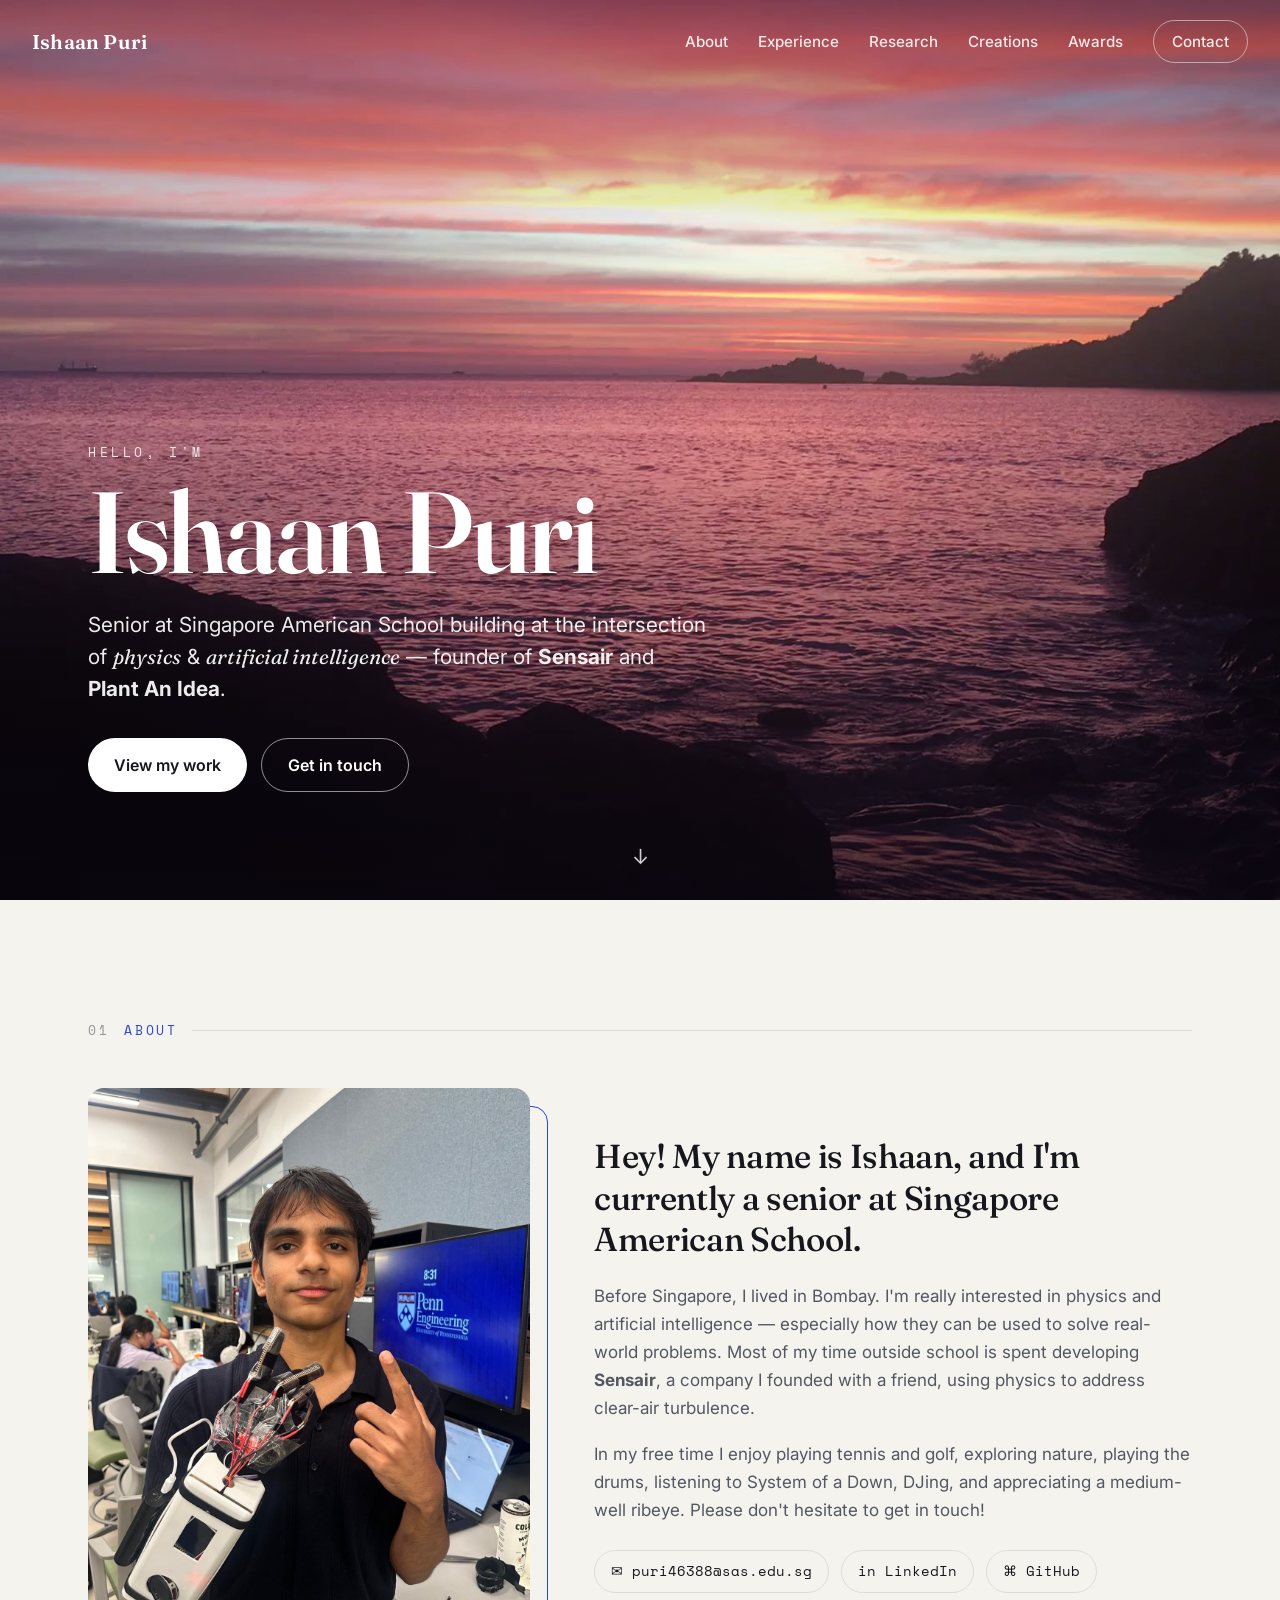
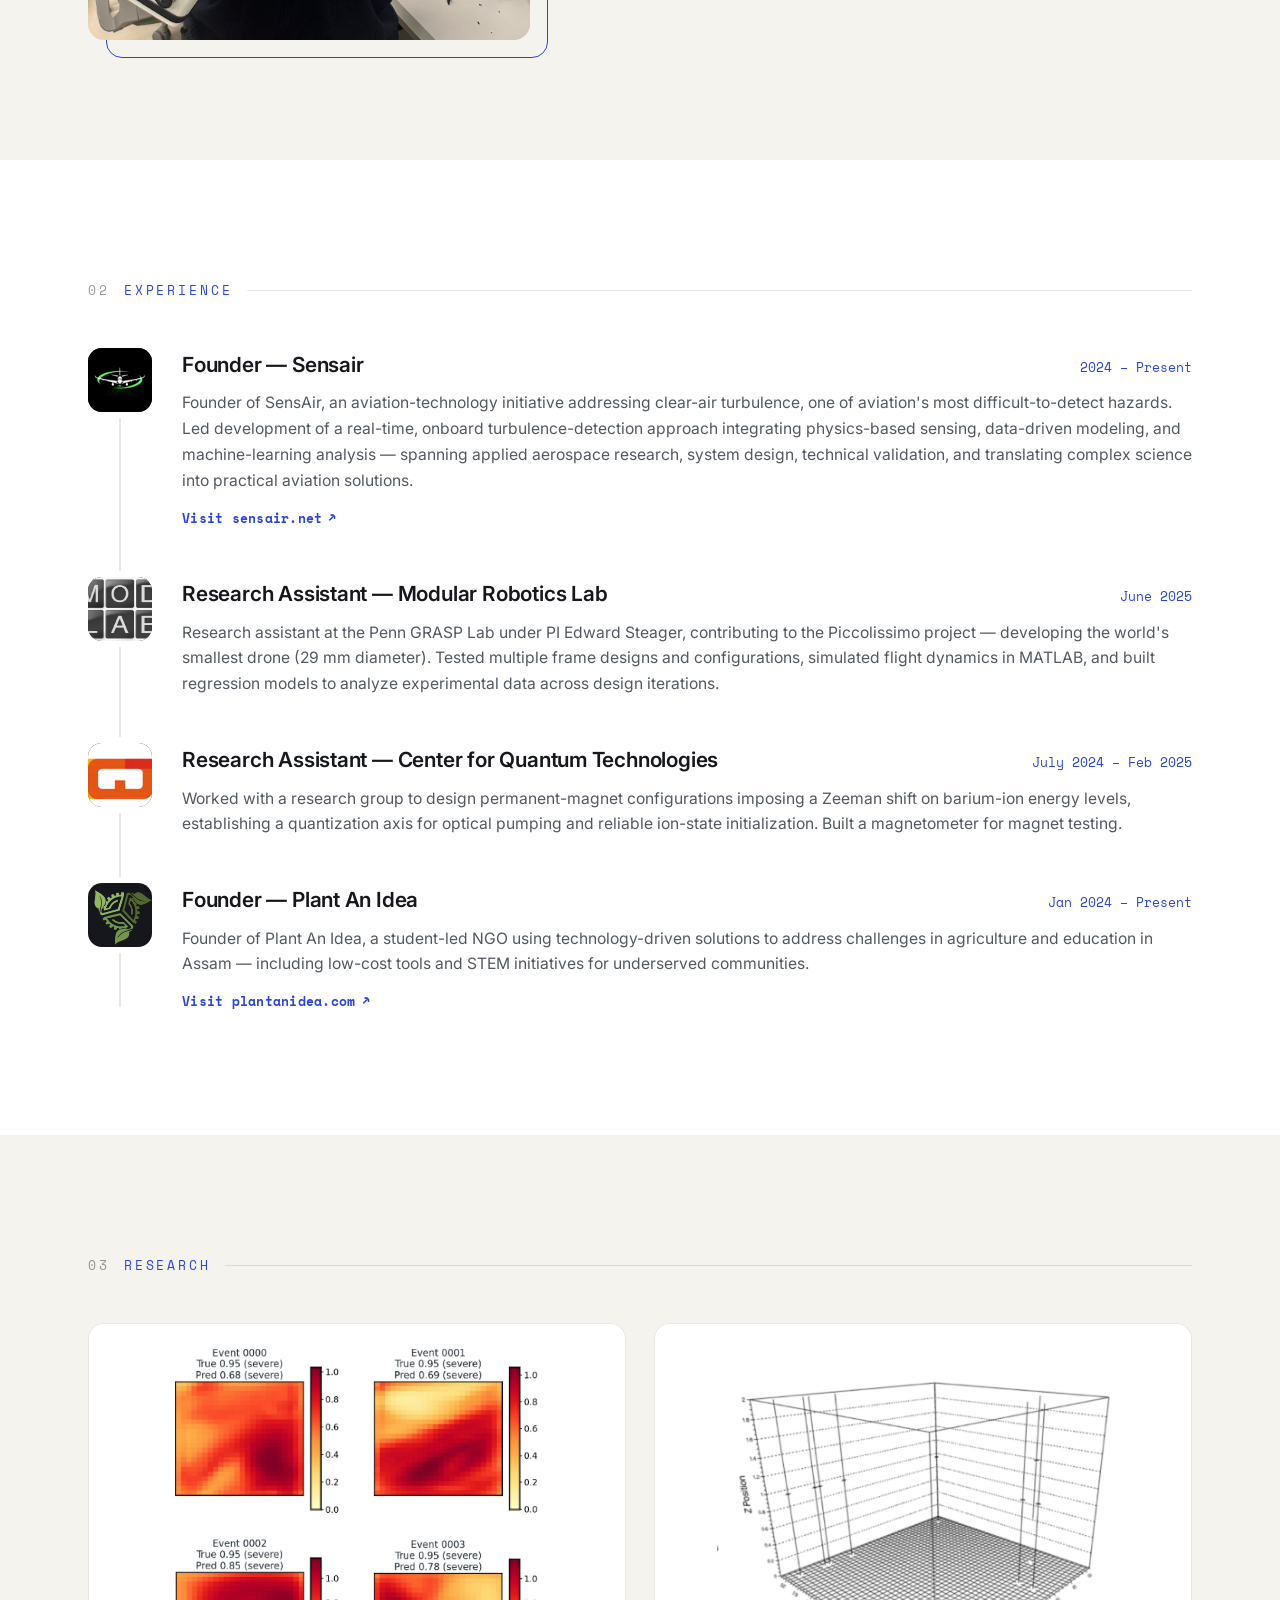
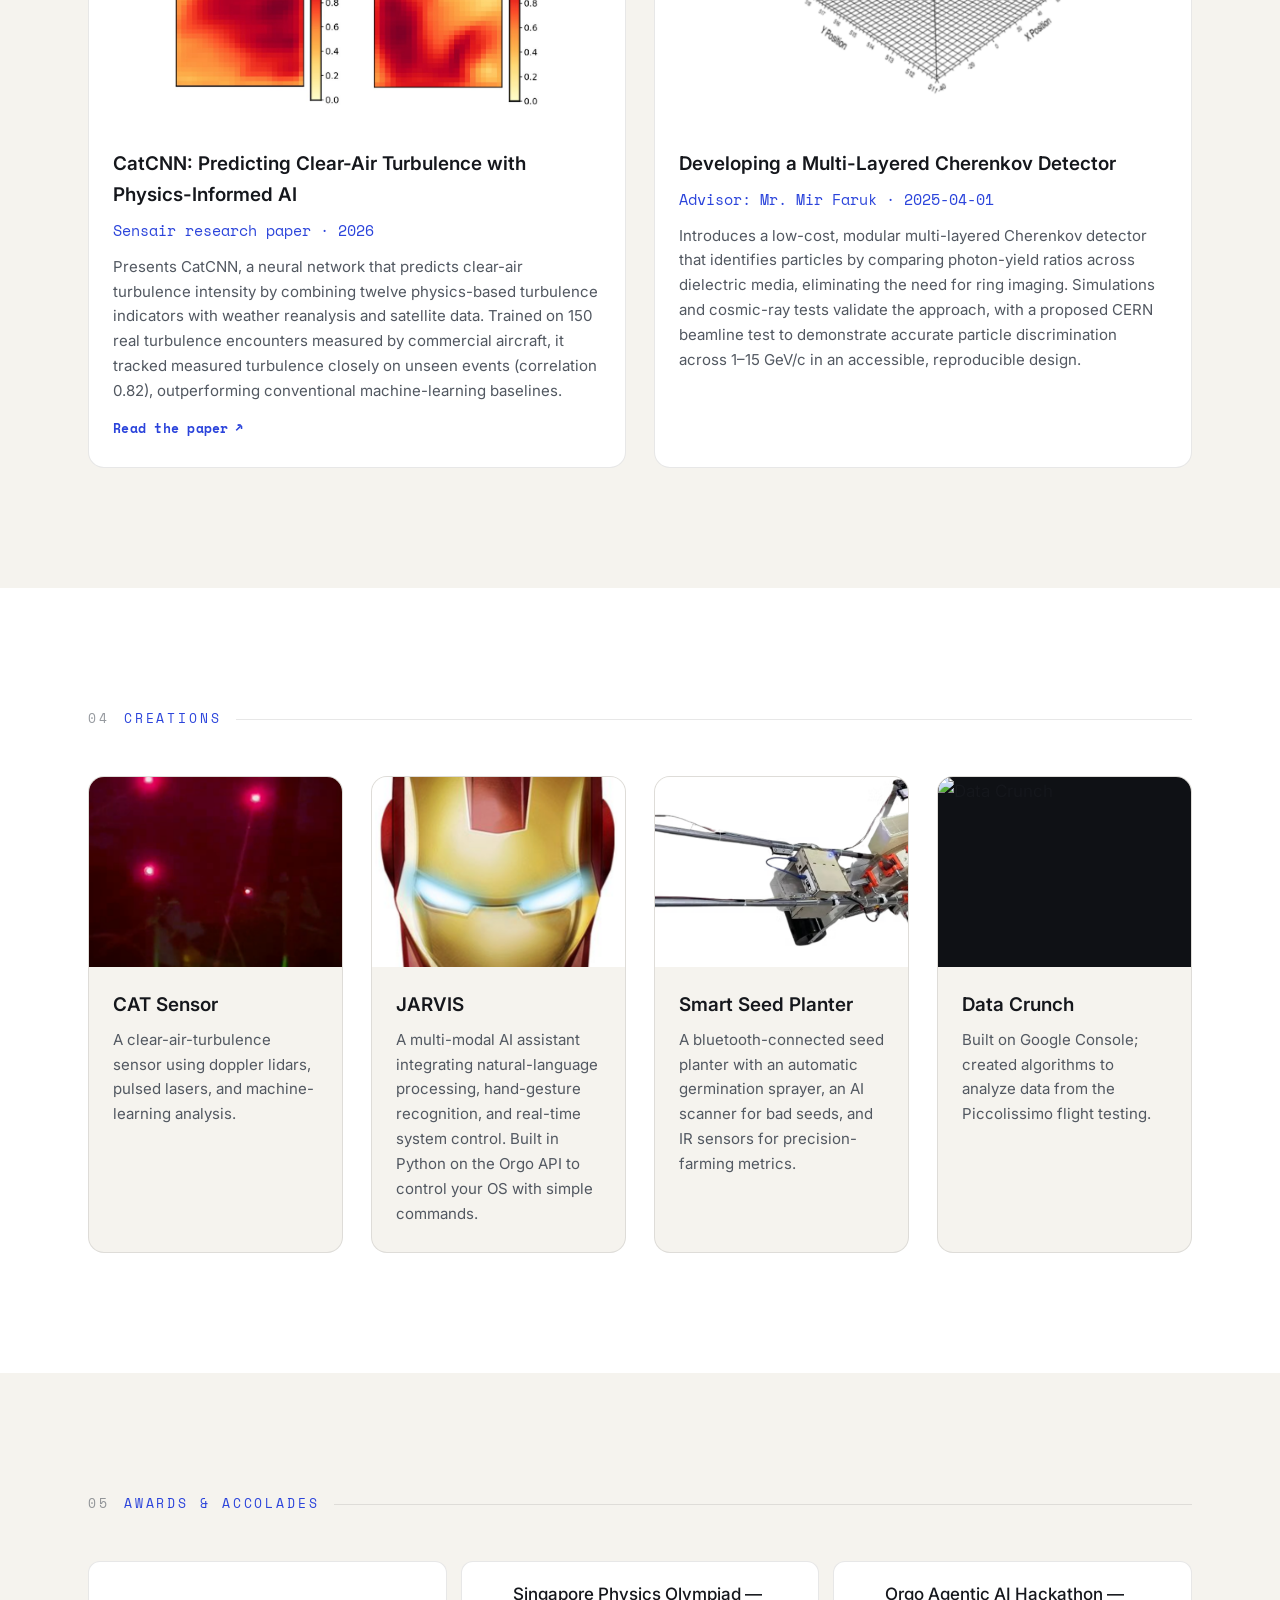
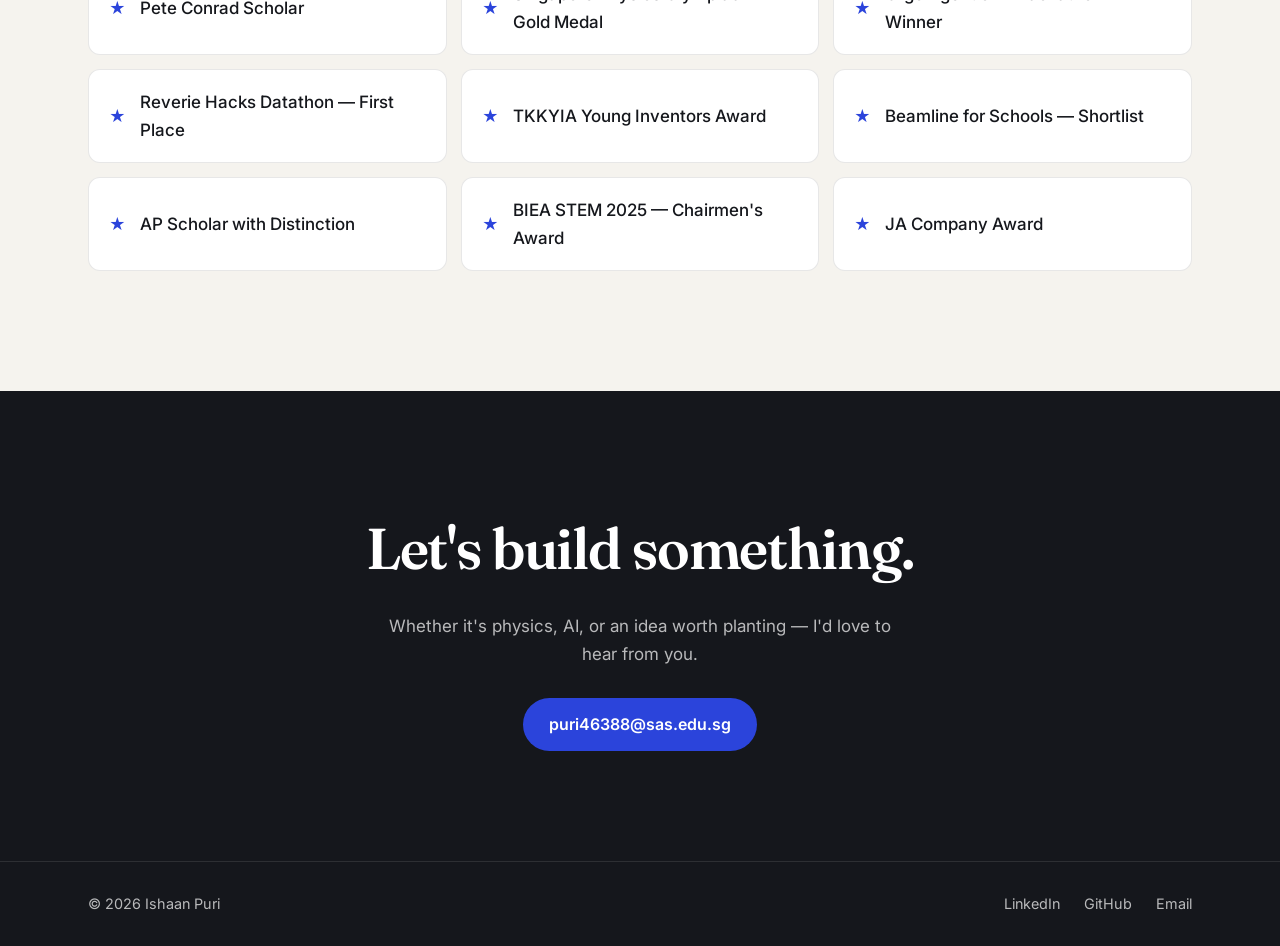
==== commit 08569ecf: "About: replace freediving photo with Penn Engineering lab portrait Co-Authored-By: Claude Opus 5.5 <" ====
--- a/index.html
+++ b/index.html
@@ -52,7 +52,7 @@
         <p class="eyebrow"><span>01</span> About</p>
         <div class="about">
           <div class="about__media reveal">
-            <img src="assets/img/about-diver.jpg" alt="Ishaan freediving" />
+            <img src="assets/img/about-portrait.jpg" alt="Ishaan holding a sensor glove he built, in a Penn Engineering lab" />
             <span class="about__frame"></span>
           </div>
           <div class="about__text reveal">
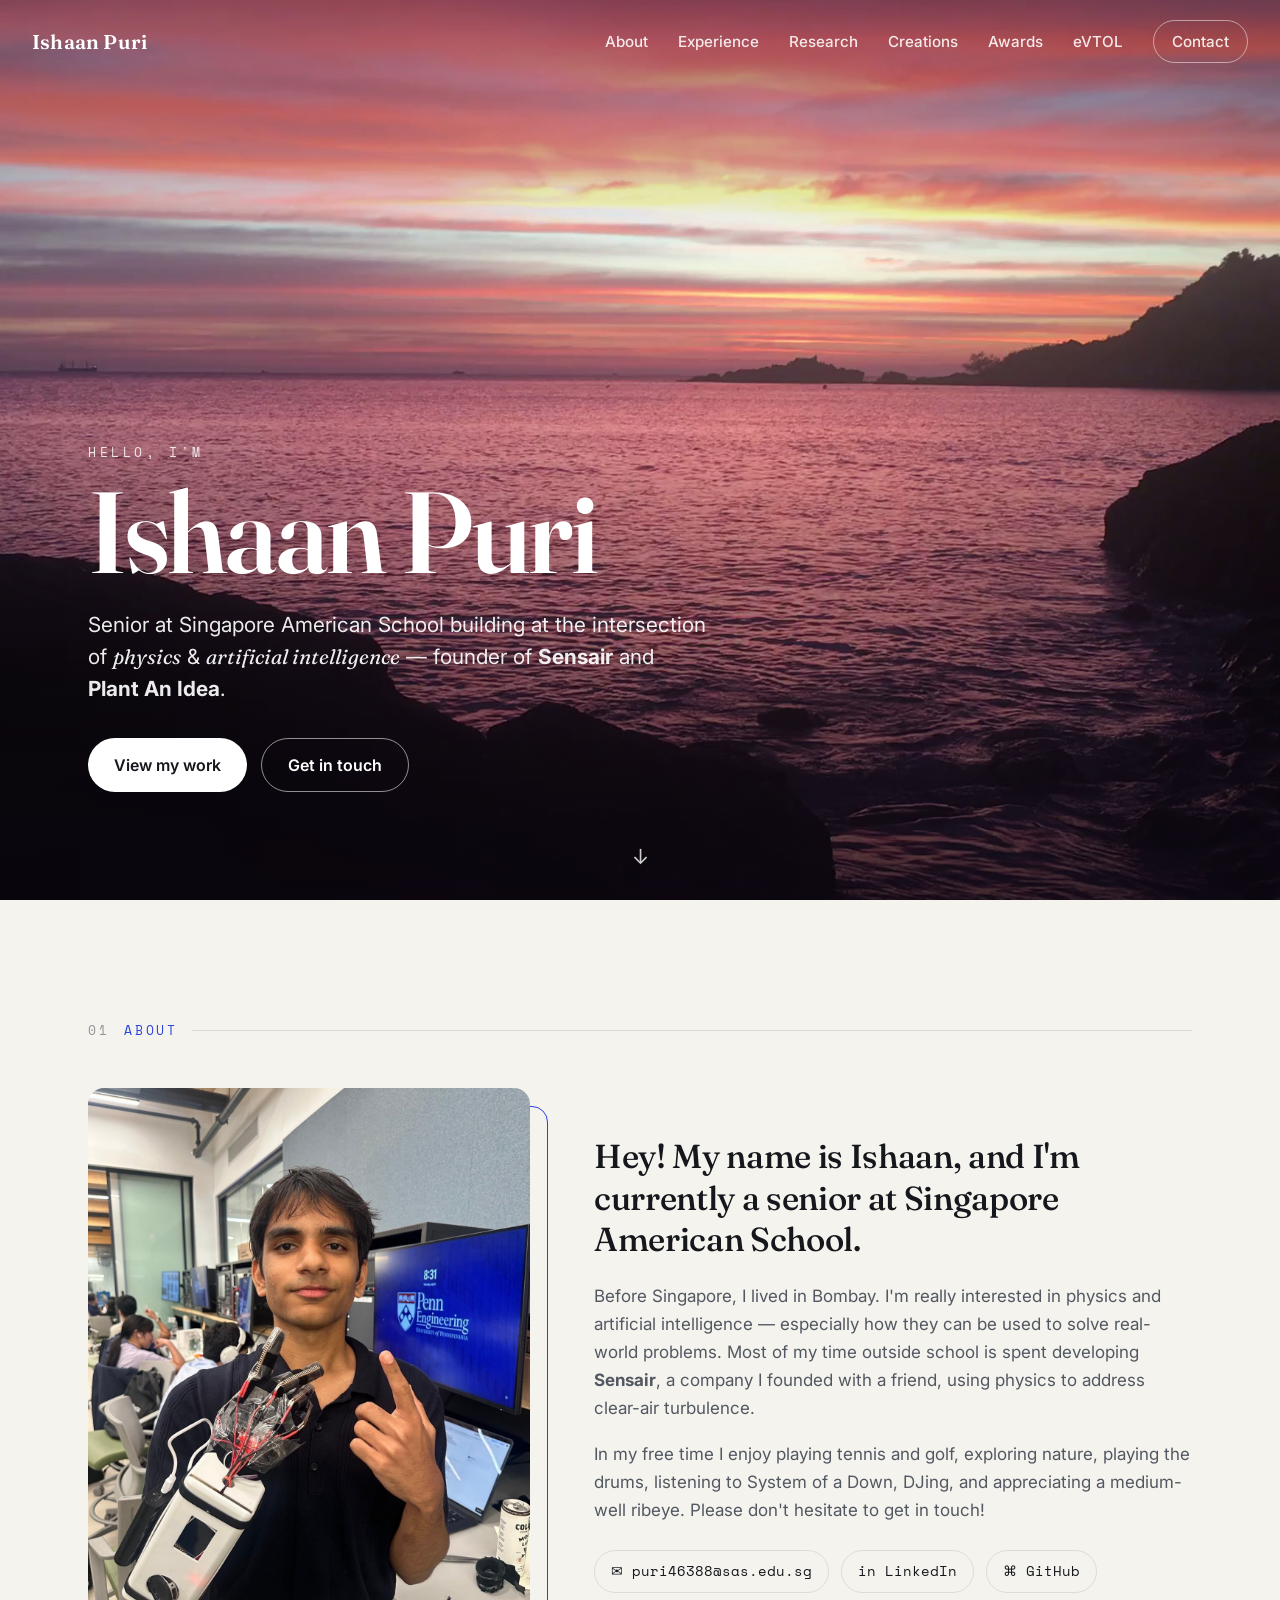
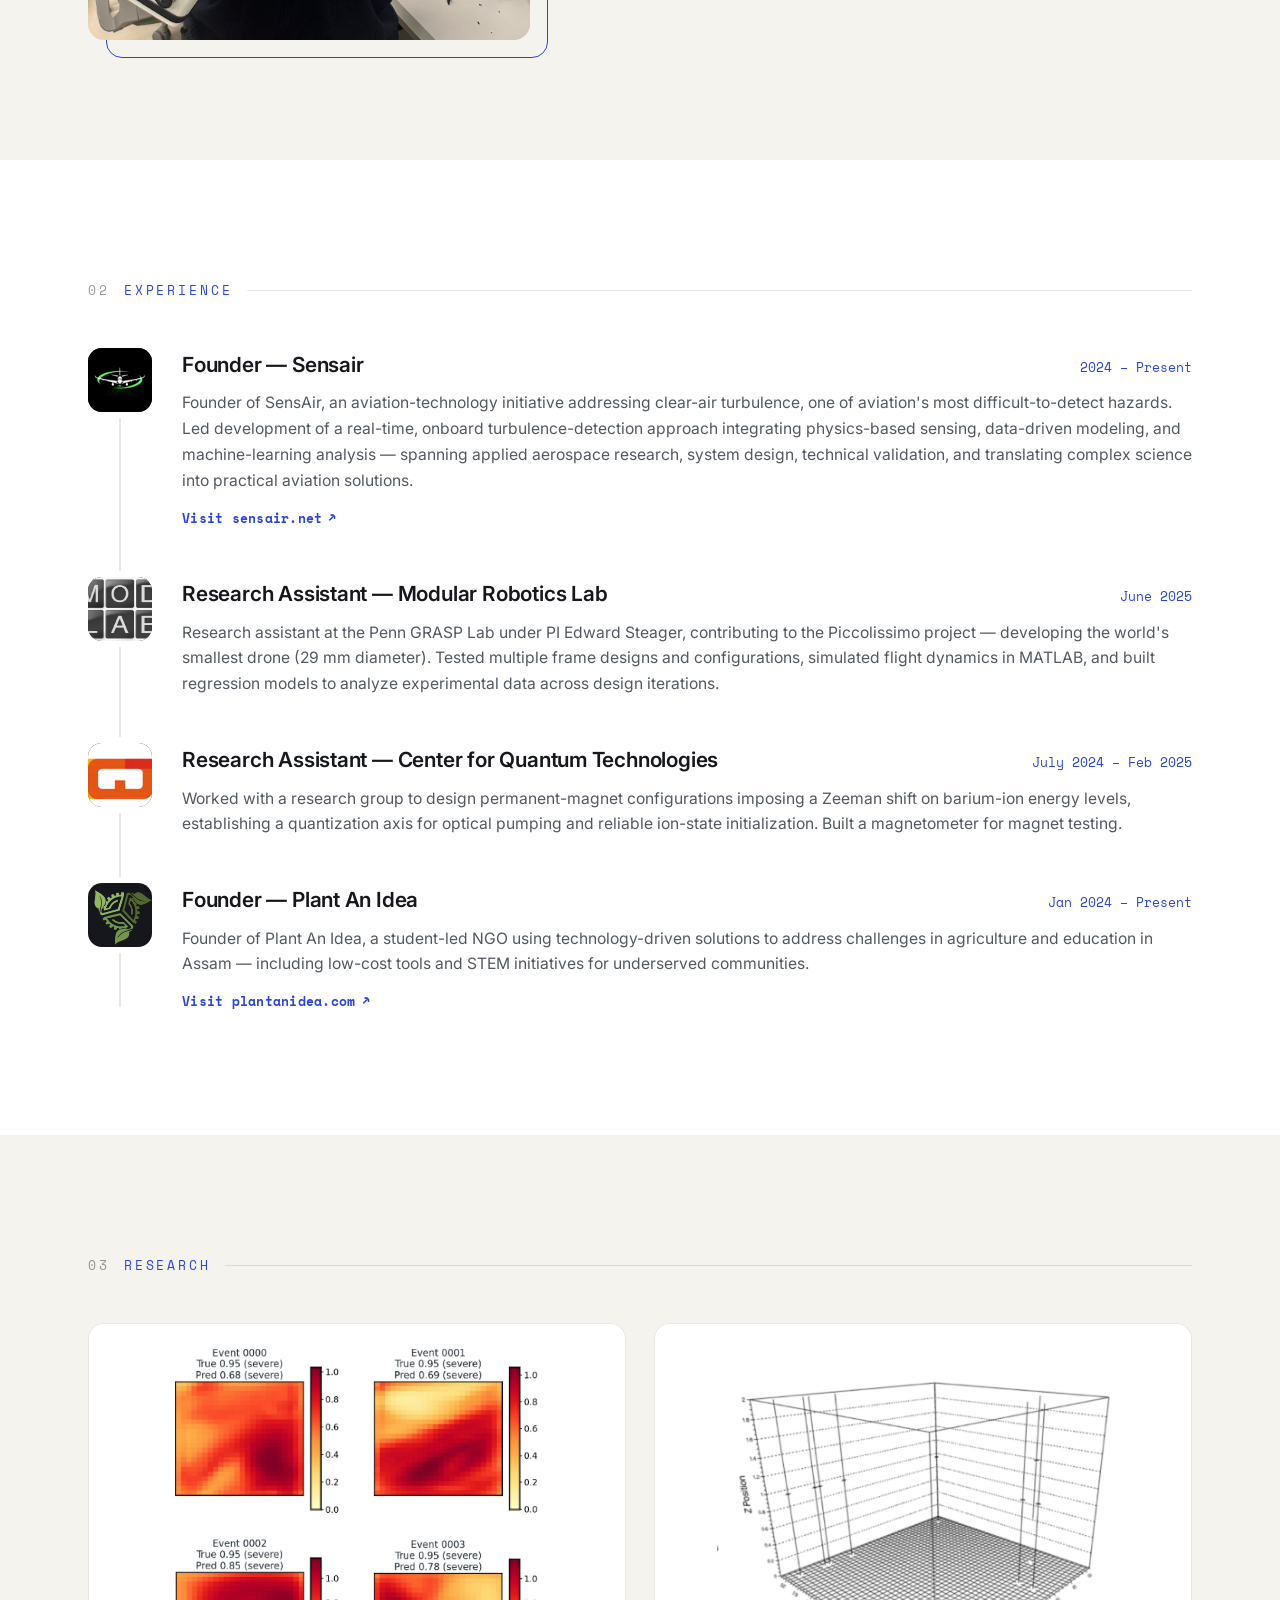
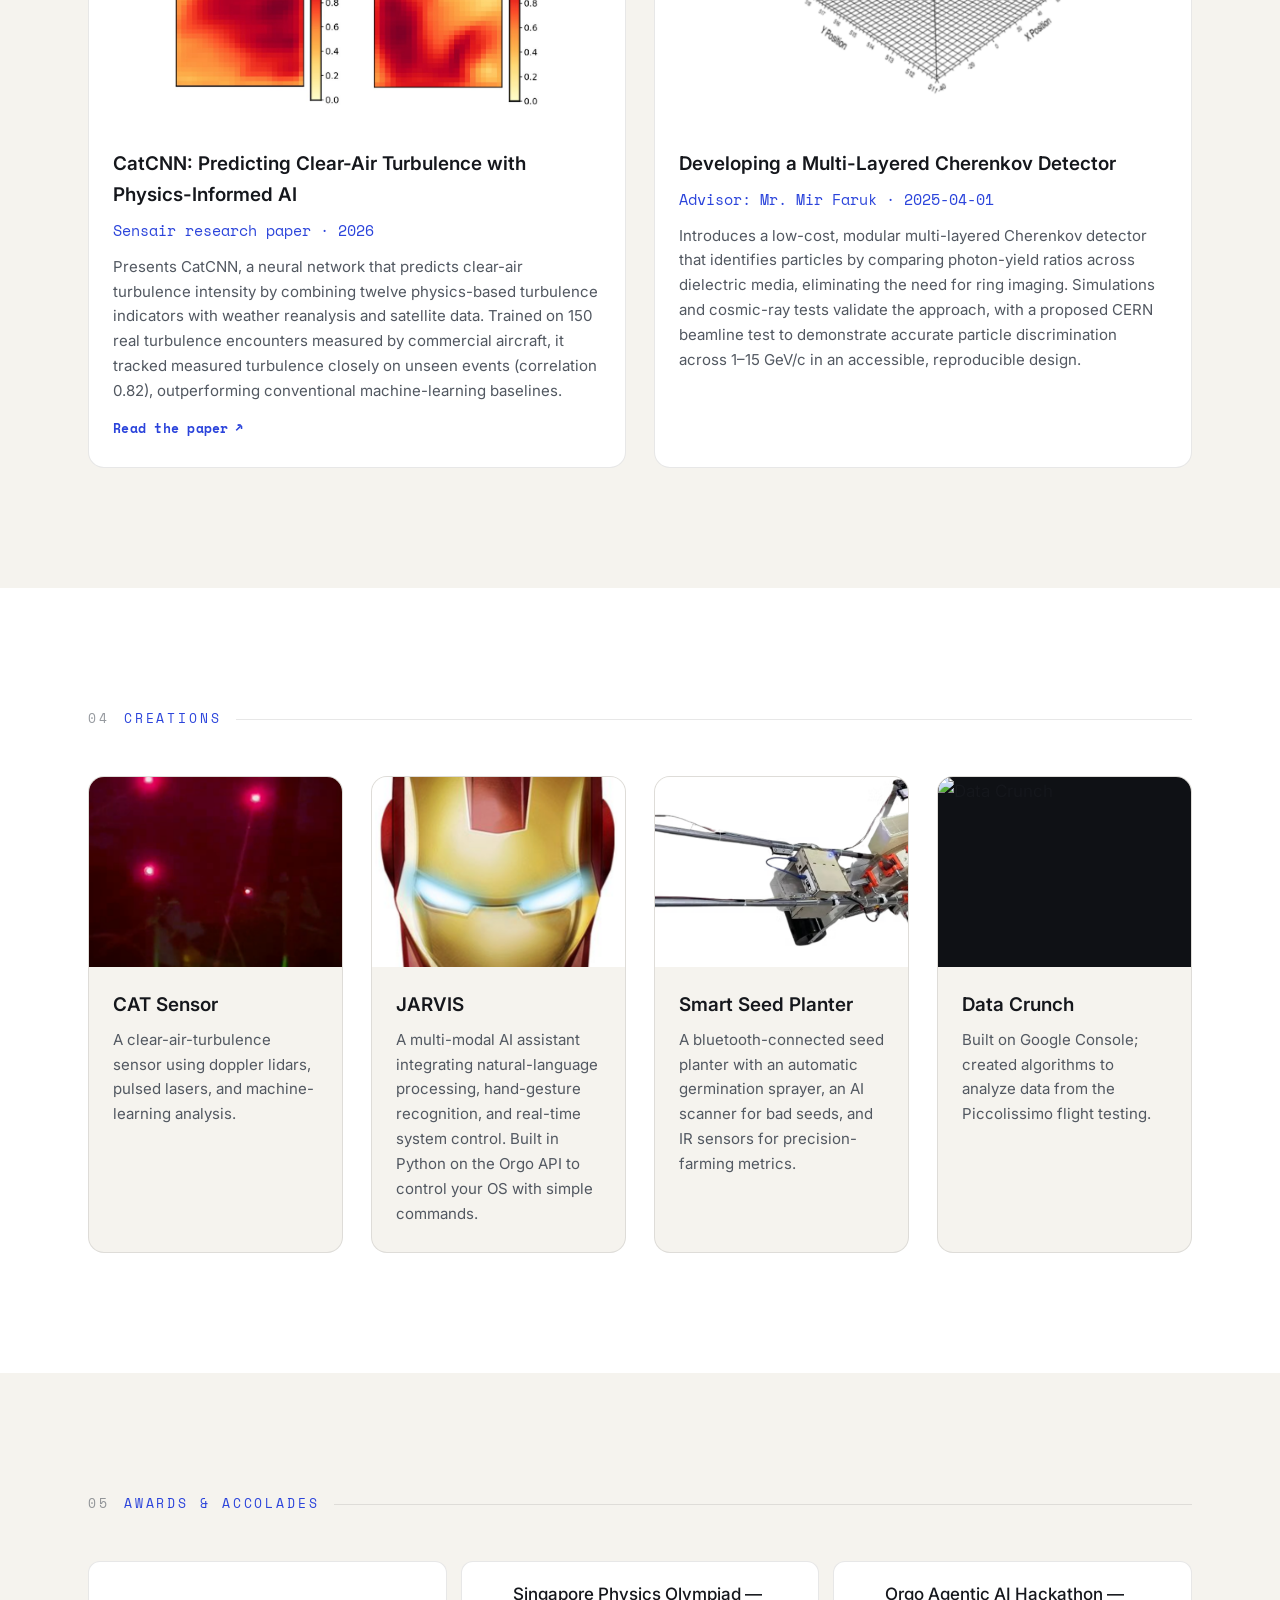
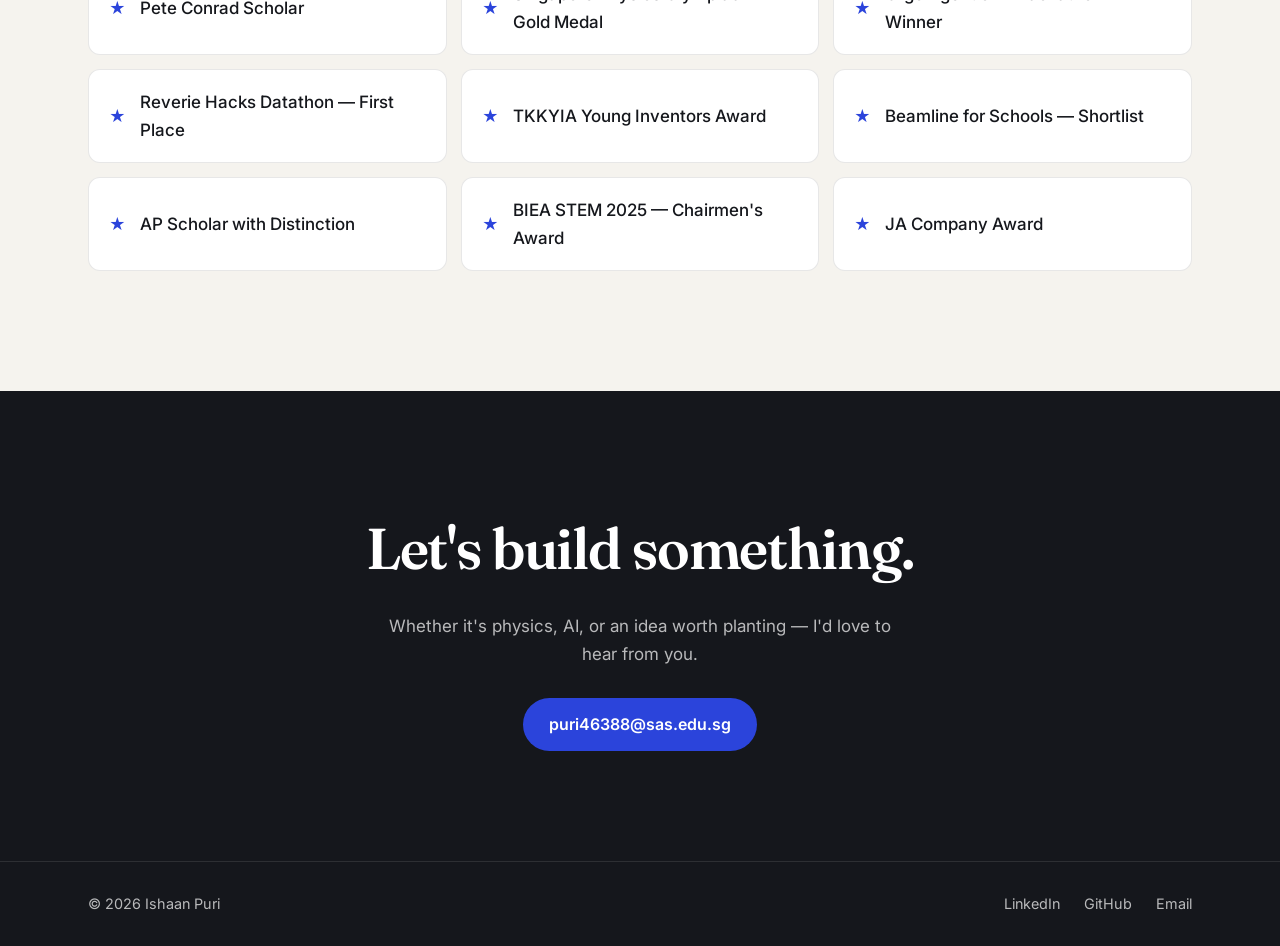
==== commit 6d38b9c4: "Add eVTOL page at /evtol/ and link it from the nav Co-Authored-By: Claude Fable 5.2 <noreply@anthrop" ====
--- a/index.html
+++ b/index.html
@@ -24,6 +24,7 @@
       <a href="#research">Research</a>
       <a href="#creations">Creations</a>
       <a href="#awards">Awards</a>
+      <a href="evtol/">eVTOL</a>
       <a class="nav__cta" href="mailto:puri46388@sas.edu.sg">Contact</a>
     </nav>
     <button class="nav__burger" aria-label="Menu" aria-expanded="false"><span></span><span></span></button>
